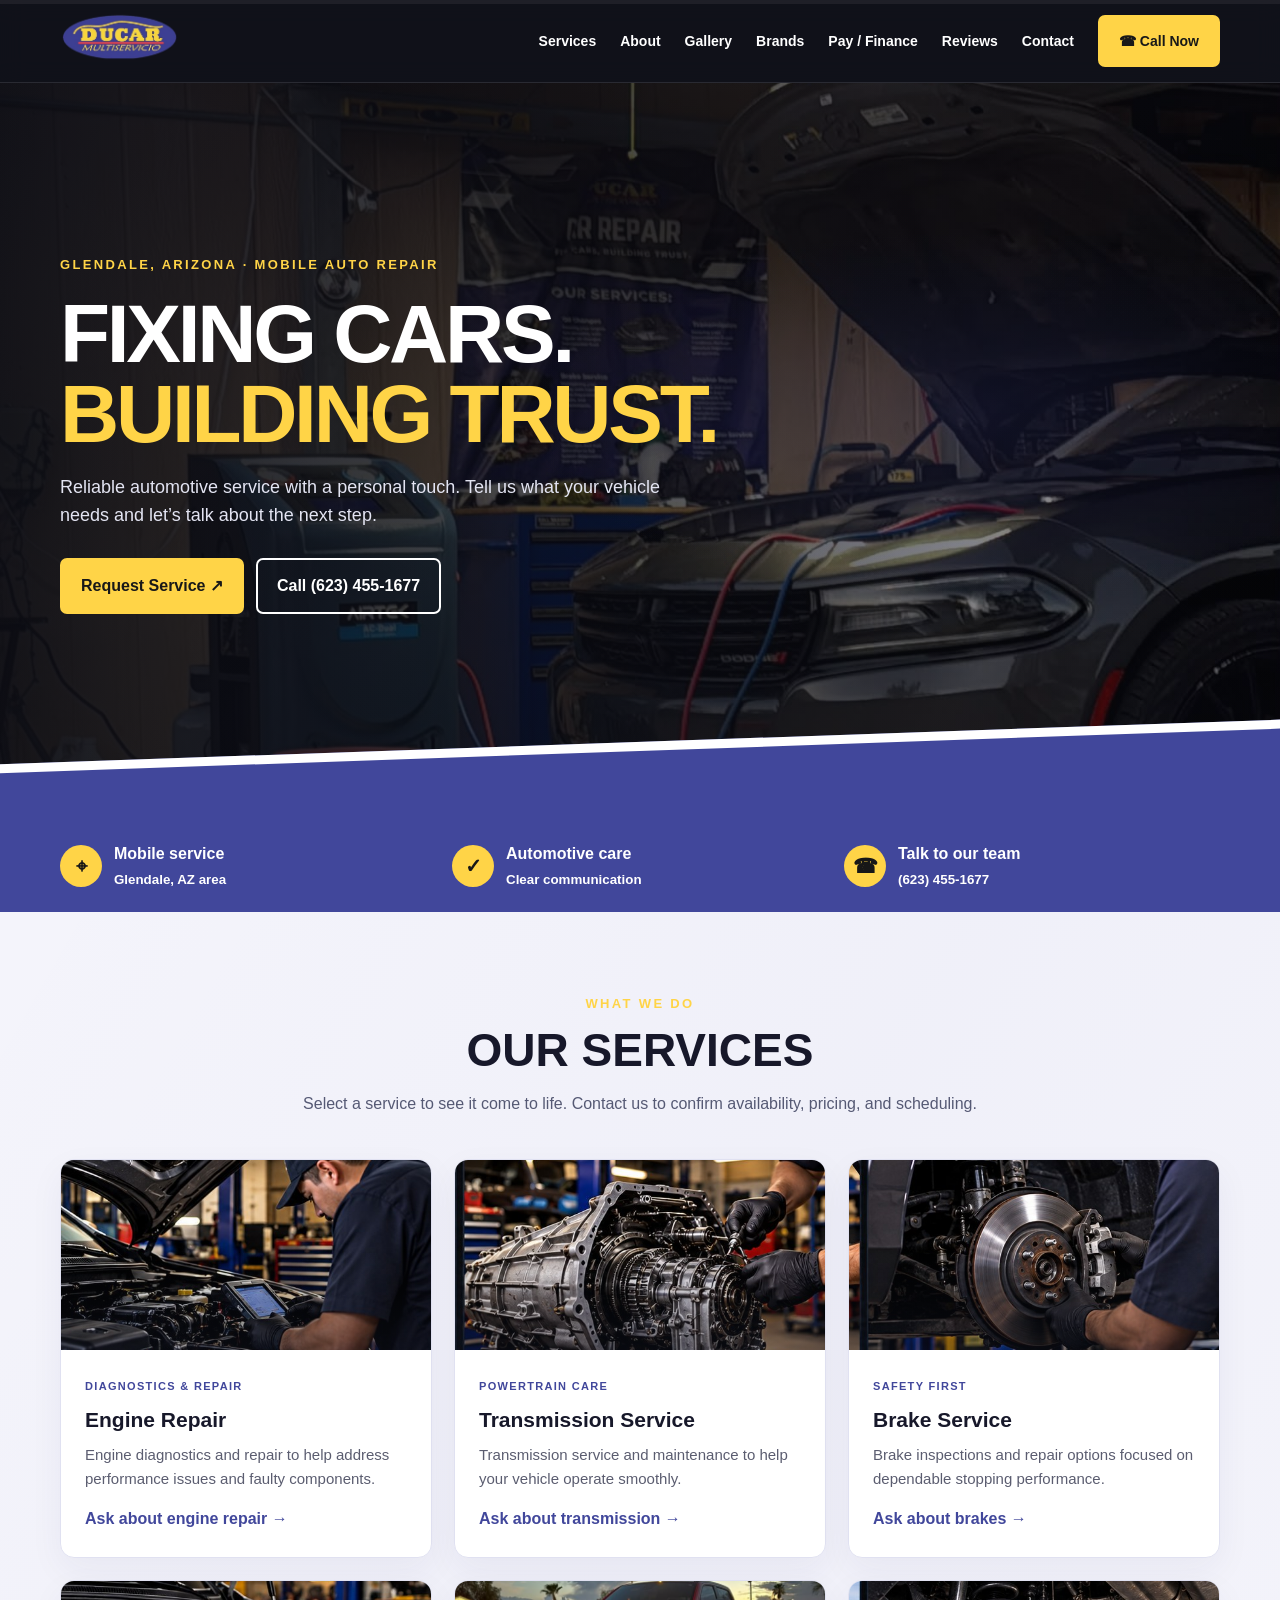
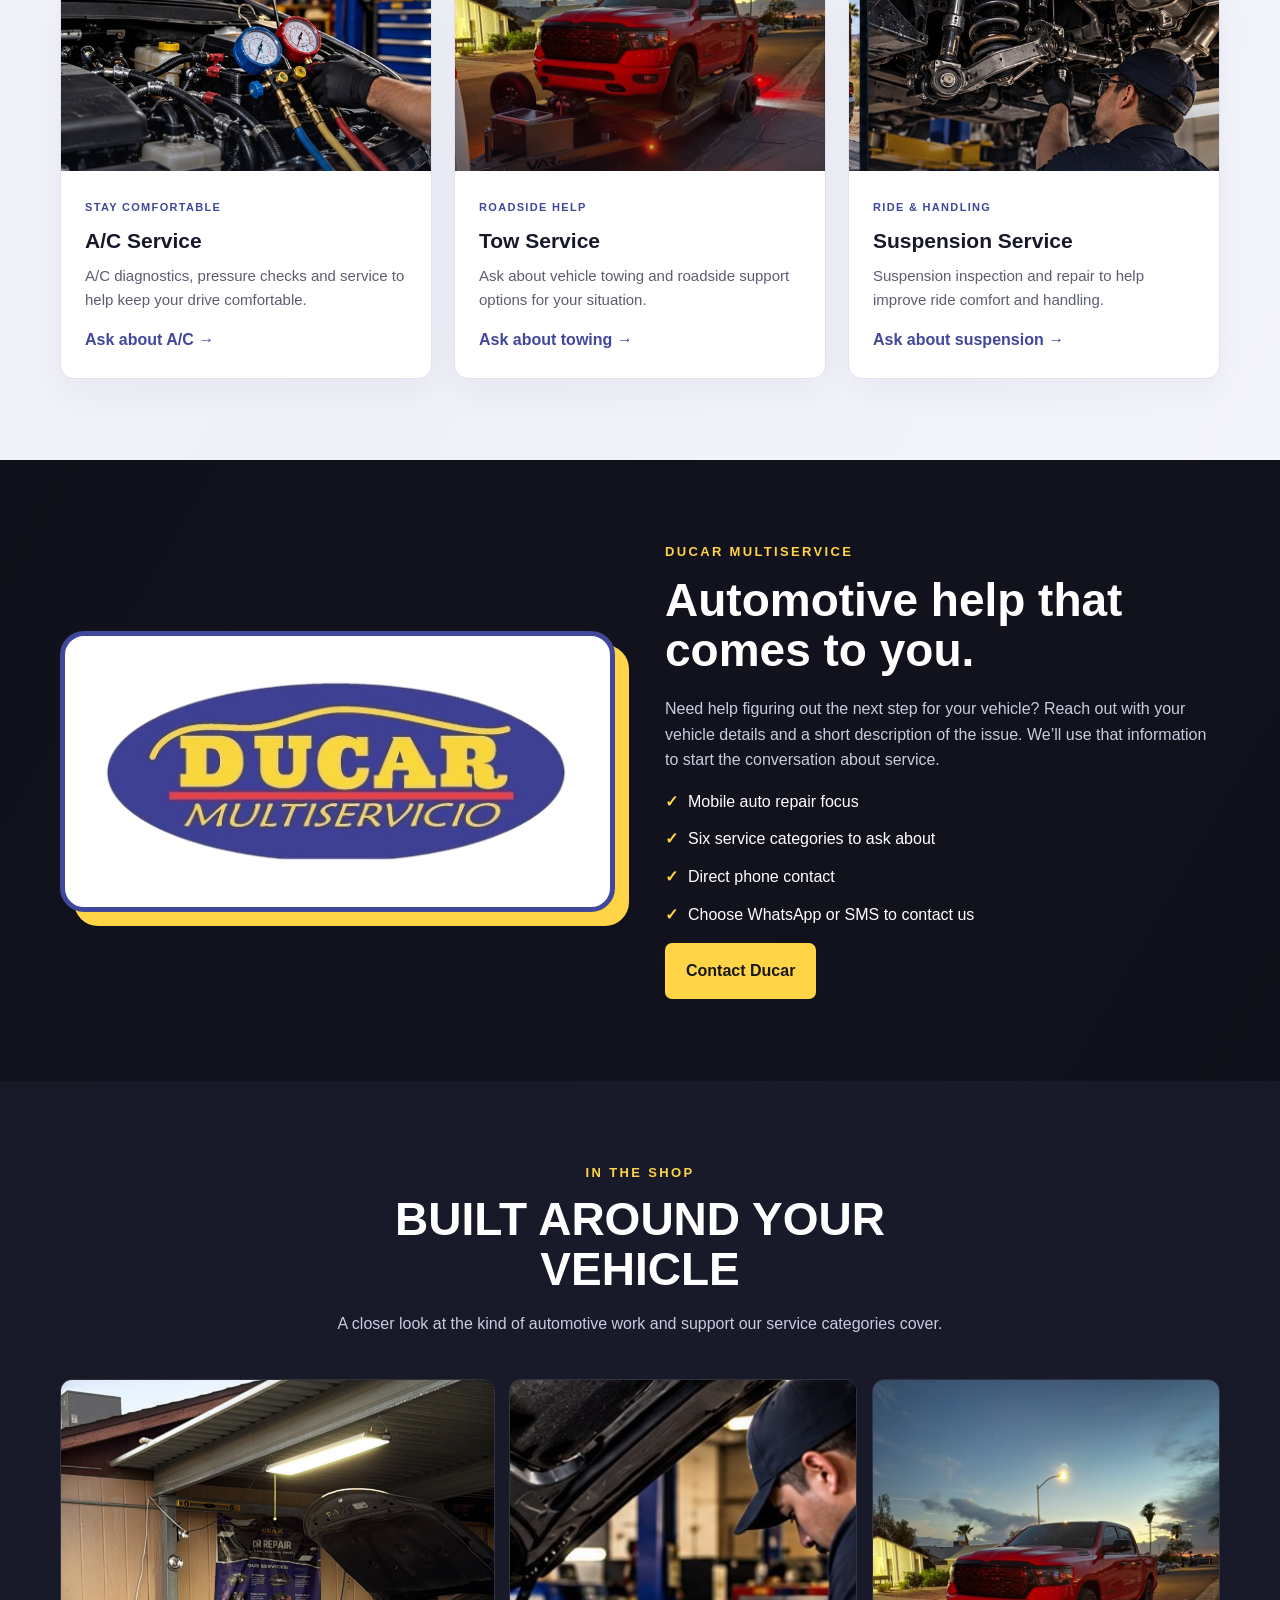
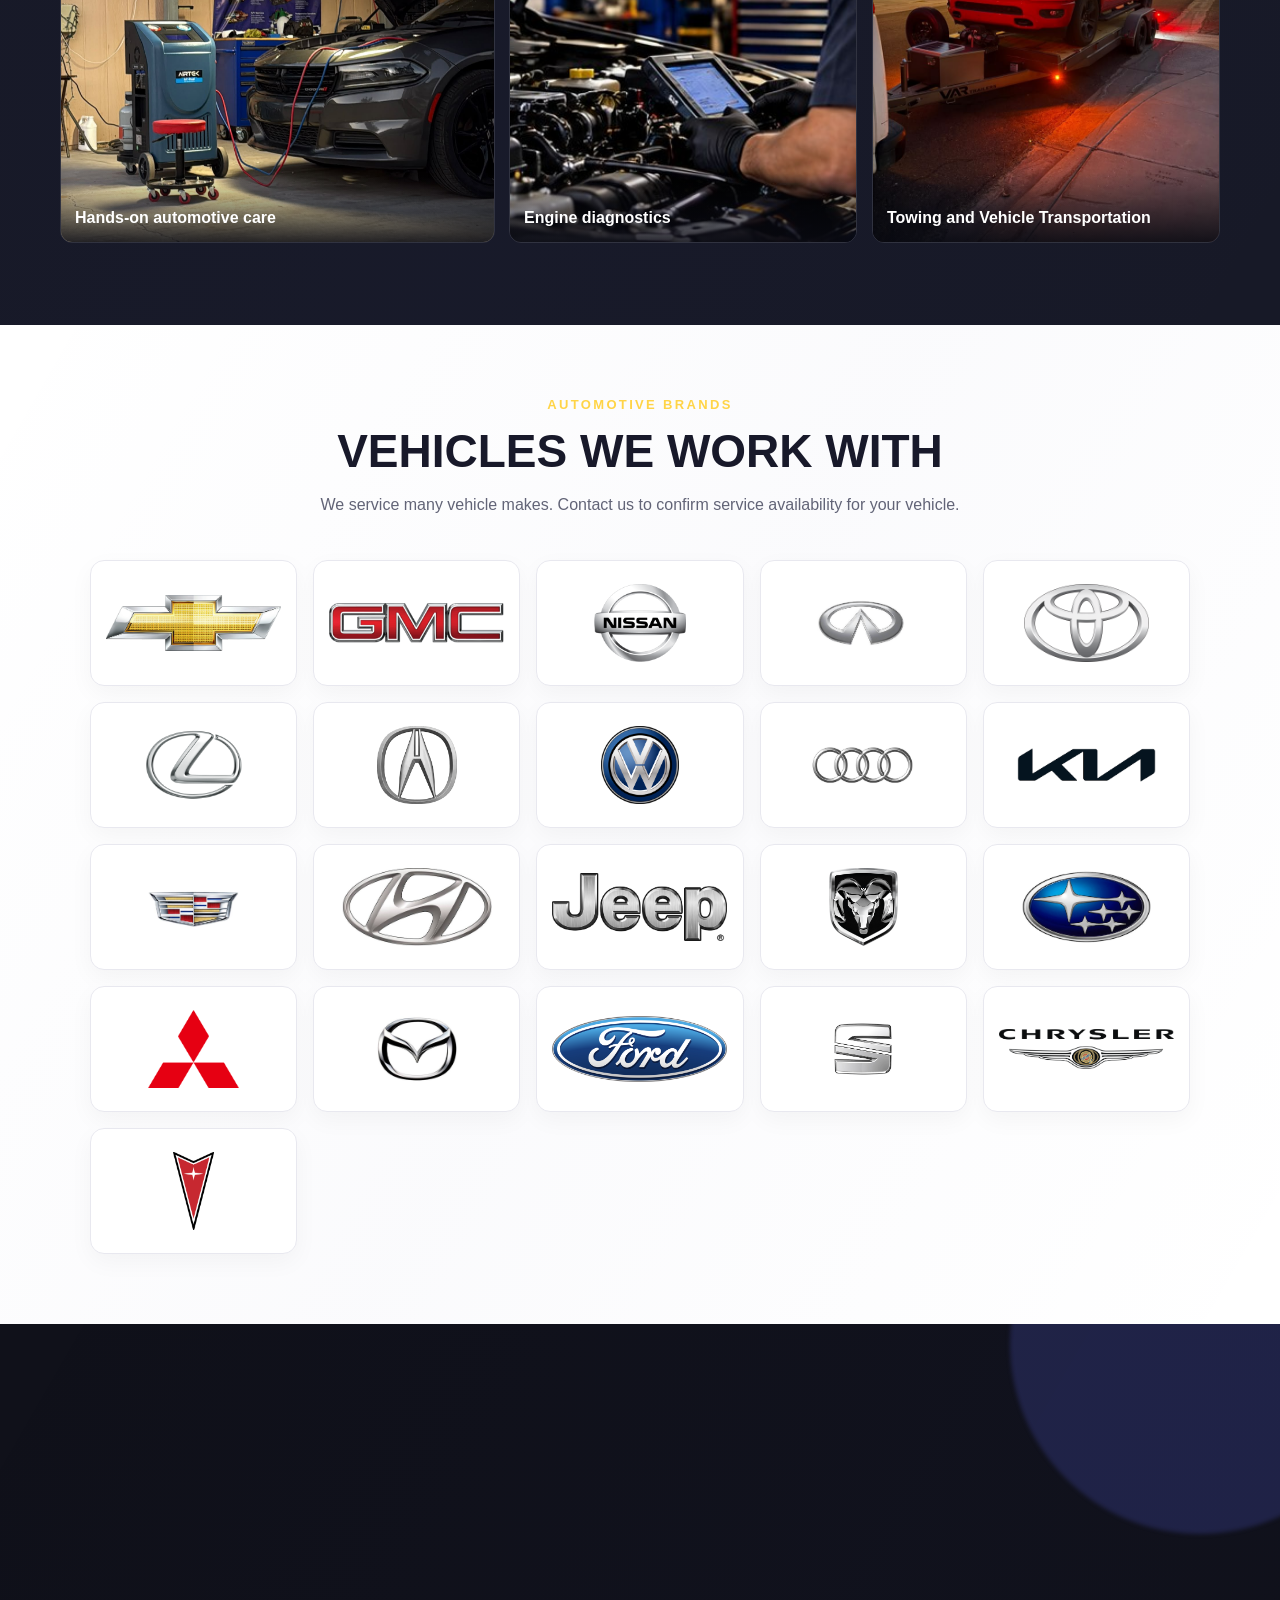
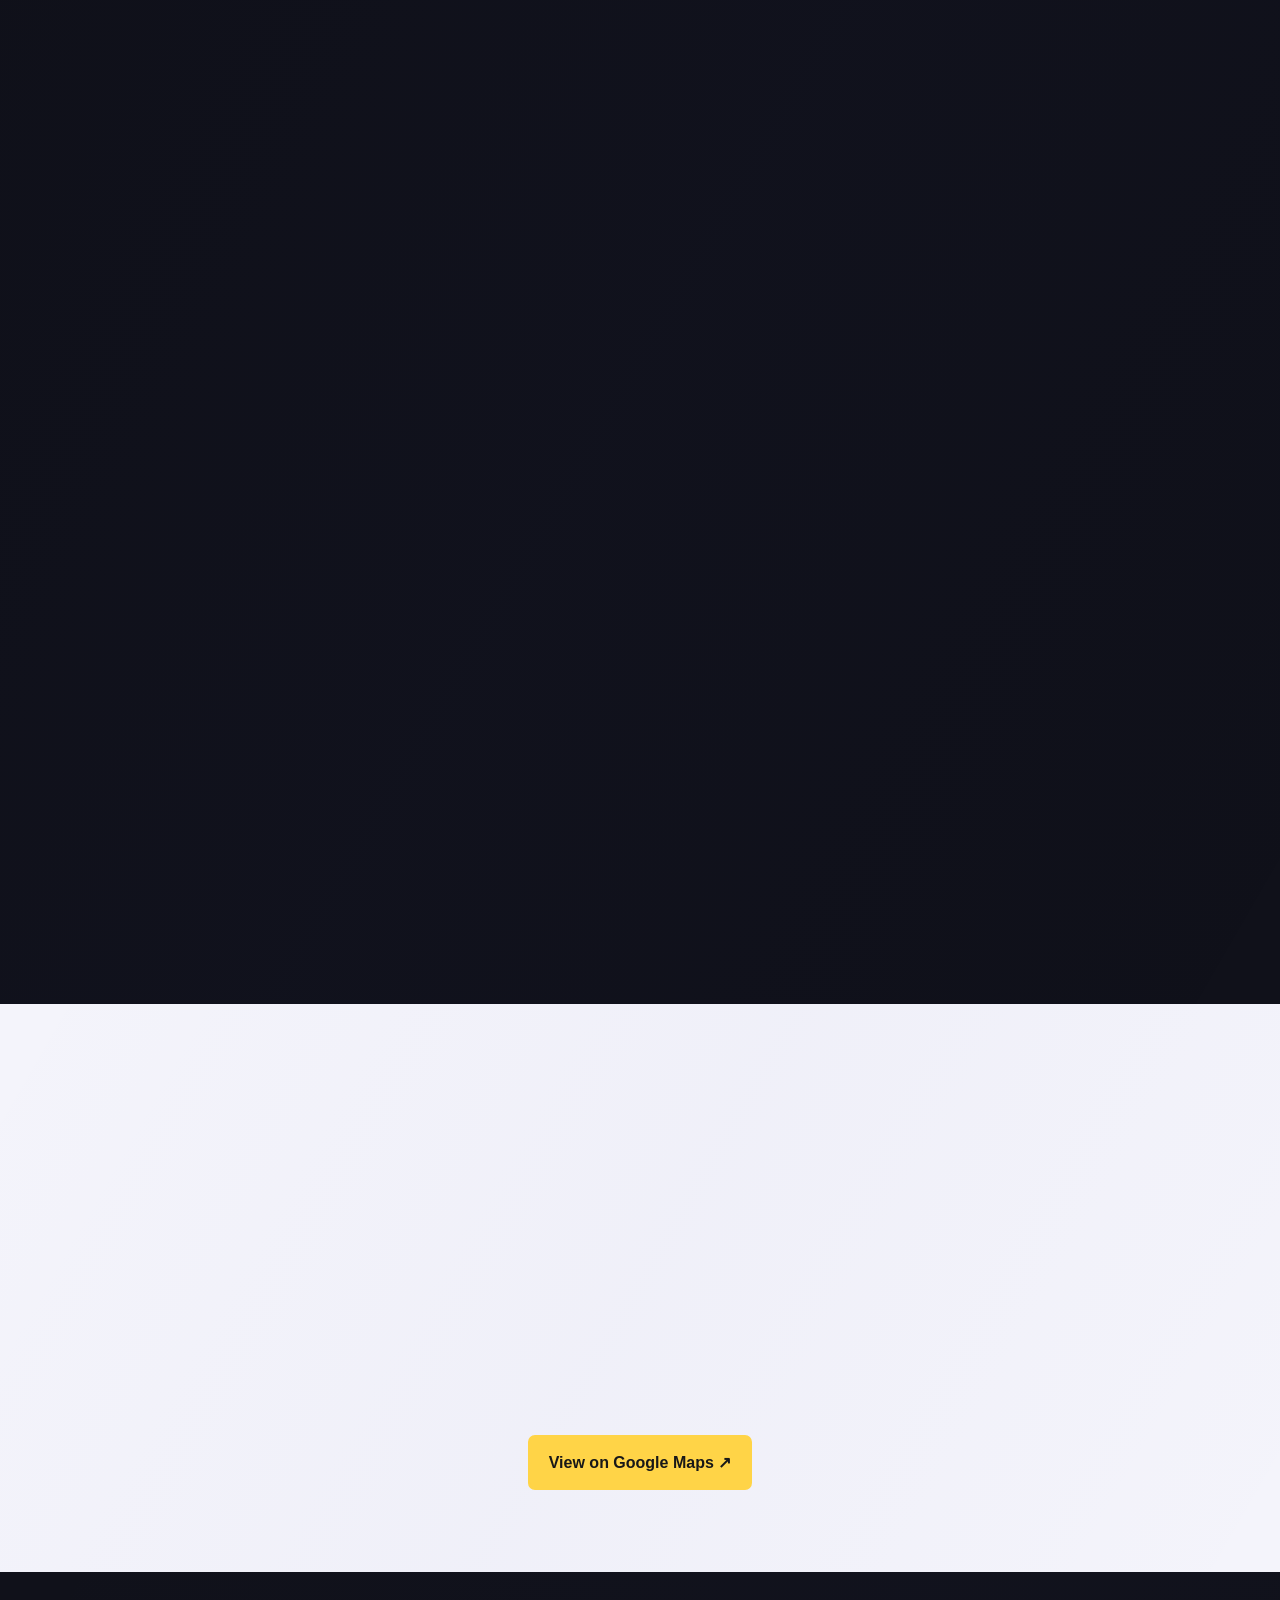
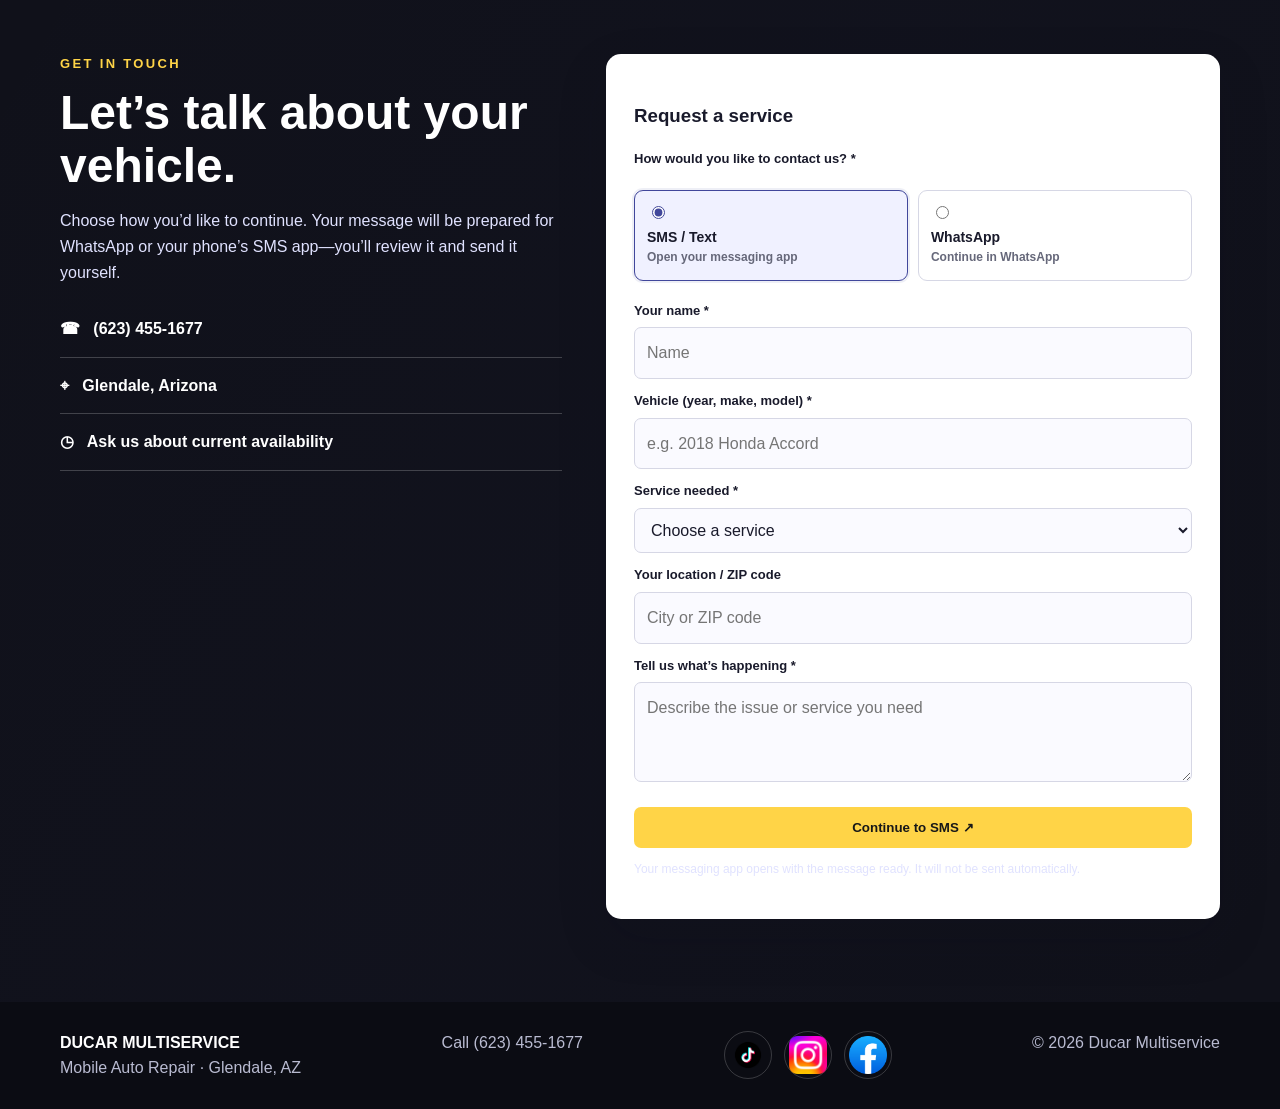
==== index.html @ 009a7605 "Add files via upload" ====
<!doctype html>
<html lang="en">
<head>
<meta charset="utf-8"><meta name="viewport" content="width=device-width, initial-scale=1">
<meta name="theme-color" content="#41479b">
<link rel="icon" type="image/png" sizes="32x32" href="assets/favicon.png">
<link rel="shortcut icon" href="assets/favicon.ico">
<link rel="apple-touch-icon" href="assets/favicon.png">
<meta name="description" content="Ducar Multiservice — mobile auto repair in Glendale, Arizona. Engine, transmission, brake, A/C, towing and suspension service.">
<title>Ducar Multiservice | Mobile Auto Repair</title>
<style>
:root{--blue:#41479b;--blue2:#303678;--yellow:#ffd447;--red:#e94855;--white:#fff;--ink:#10111a;--muted:#bfc3e9;--panel:#191b2b}
*{box-sizing:border-box}html{scroll-behavior:auto;scroll-padding-top:85px}body{margin:0;background:#10111a;color:var(--white);font-family:Inter,Arial,Helvetica,sans-serif;line-height:1.6}a{color:inherit;text-decoration:none}.wrap{width:min(1160px,92%);margin:auto}
header{position:sticky;top:0;z-index:10;background:rgba(16,17,26,.94);backdrop-filter:blur(12px);border-bottom:1px solid #ffffff1c}.nav{height:82px;display:flex;align-items:center;justify-content:space-between;gap:24px}.brand img{width:120px;height:70px;object-fit:contain}.links{display:flex;gap:24px;align-items:center;font-size:14px;font-weight:800}.links a:not(.btn):hover{color:var(--yellow)}
.btn{display:inline-flex;align-items:center;justify-content:center;gap:9px;background:var(--yellow);color:#181818;padding:13px 19px;border-radius:7px;font-weight:900;border:2px solid var(--yellow);transition:transform .25s,box-shadow .25s,background .25s;cursor:pointer}.btn:hover{transform:translateY(-3px);box-shadow:0 10px 24px #ffd44735;background:#ffe477}.btn.outline{background:transparent;color:white;border-color:#fff}.btn.outline:hover{color:var(--yellow);border-color:var(--yellow)}
.hero{position:relative;isolation:isolate;overflow:hidden;min-height:620px;display:flex;align-items:center;background:linear-gradient(90deg,rgba(10,11,18,.94),rgba(10,11,18,.68) 54%,rgba(10,11,18,.30)),url('assets/ducar-garage.jpg') center 54%/cover}.hero:before{content:"";position:absolute;inset:0;background:radial-gradient(ellipse at 78% 48%,transparent 0,transparent 22%,#10111a33 70%);z-index:-1}.hero:after{content:"";position:absolute;inset:auto -5% -80px -5%;height:150px;background:var(--blue);border-top:9px solid white;transform:rotate(-2deg);z-index:-1}.hero-content{padding:90px 0 125px;max-width:760px}.eyebrow{color:var(--yellow);font-weight:900;letter-spacing:.18em;text-transform:uppercase;font-size:13px}.hero h1{font-size:clamp(42px,7vw,82px);line-height:.98;letter-spacing:-.04em;margin:18px 0}.hero h1 em{font-style:normal;color:var(--yellow)}.hero p{font-size:18px;max-width:600px;color:#e3e4f2}.actions{display:flex;gap:12px;flex-wrap:wrap;margin-top:28px}.strip{background:var(--blue);padding:20px 0}.strip-grid{display:grid;grid-template-columns:repeat(3,1fr);gap:16px}.strip-item{display:flex;align-items:center;gap:12px;font-weight:800}.strip-item b{display:grid;place-items:center;width:42px;height:42px;border-radius:50%;background:var(--yellow);color:#171717;font-size:20px}
section{padding:82px 0}.section-head{text-align:center;max-width:700px;margin:0 auto 42px}.section-head h2{font-size:clamp(30px,4vw,46px);line-height:1.1;margin:10px 0}.section-head p{color:#c9cbe0}.services{background:#f4f4fb;color:#17182a;position:relative}.services .section-head p{color:#555974}.cards{display:grid;grid-template-columns:repeat(3,1fr);gap:22px}.service{background:white;border-radius:14px;overflow:hidden;border:1px solid #e0e1f1;box-shadow:0 12px 35px #20245a0d;transition:transform .65s cubic-bezier(.22,1,.36,1),box-shadow .65s cubic-bezier(.22,1,.36,1);transform-style:preserve-3d}.service:hover,.service:focus-within{transform:translateY(-10px) rotateX(1deg) rotateY(-1deg);box-shadow:0 22px 42px #20245a28}.service img{display:block;width:100%;height:190px;object-fit:cover;transition:transform .8s cubic-bezier(.22,1,.36,1),filter .6s ease}.service:hover img{transform:scale(1.06);filter:saturate(1.15)}.service-image{overflow:hidden;position:relative}.service-image:after{content:"";position:absolute;inset:45% 0 0;background:linear-gradient(transparent,#11152270);pointer-events:none}.service-body{padding:22px 24px 25px}.service .tag{font-size:11px;text-transform:uppercase;letter-spacing:.12em;color:var(--blue);font-weight:900}.service h3{margin:5px 0 7px;font-size:21px}.service p{margin:0;color:#5b5d70;font-size:15px}.service a{display:inline-block;margin-top:15px;color:var(--blue);font-weight:900}.service a:hover{color:#b52839}
.about-grid{display:grid;grid-template-columns:1fr 1fr;gap:50px;align-items:center}.logo-showcase{display:grid;place-items:center;background:#fff;padding:30px;border-radius:24px;min-height:260px;border:5px solid var(--blue);box-shadow:14px 14px 0 var(--yellow)}.logo-showcase img{width:100%;max-width:540px;height:auto;object-fit:contain}.about h2{font-size:clamp(30px,4vw,46px);line-height:1.1;margin:12px 0 20px}.about p{color:#c9cbe0}.checks{padding:0;list-style:none}.checks li{margin:12px 0}.checks li:before{content:"✓";color:var(--yellow);font-weight:900;margin-right:10px}
.gallery{background:#171927}.gallery-grid{display:grid;grid-template-columns:1.25fr 1fr 1fr;gap:14px}.gallery figure{margin:0;overflow:hidden;border-radius:12px;position:relative;min-height:180px;border:1px solid #ffffff1c}.gallery img{width:100%;height:100%;min-height:180px;object-fit:cover;display:block;transition:transform .85s cubic-bezier(.22,1,.36,1)}.gallery figure:hover img{transform:scale(1.07)}.gallery figcaption{position:absolute;bottom:0;left:0;right:0;padding:32px 14px 12px;background:linear-gradient(transparent,#090a12dd);font-weight:800}
.contact{background:linear-gradient(135deg,var(--blue),#292e70)}.contact-grid{display:grid;grid-template-columns:.9fr 1.1fr;gap:44px;align-items:start}.contact h2{font-size:clamp(32px,4vw,48px);line-height:1.1;margin:12px 0}.contact p{color:#e0e2ff}.contact-detail{padding:15px 0;border-bottom:1px solid #ffffff35;font-weight:800}.form{background:#fff;color:#191a2b;padding:28px;border-radius:15px;box-shadow:0 20px 50px #10111a25}.form label{display:block;font-size:13px;font-weight:800;margin:12px 0 6px}.form input,.form select,.form textarea{width:100%;border:1px solid #d6d7e5;border-radius:7px;padding:12px;font:inherit;color:#191a2b;background:#fafaff;transition:border-color .2s,box-shadow .2s}.form input:focus,.form select:focus,.form textarea:focus{outline:0;border-color:var(--blue);box-shadow:0 0 0 3px #41479b1c}.form textarea{min-height:100px;resize:vertical}.form .btn{width:100%;margin-top:17px;border:0}.small{font-size:12px;color:#67697b}.method-options{display:grid;grid-template-columns:1fr 1fr;gap:10px;margin:8px 0 14px}.method-option{border:1px solid #d6d7e5;border-radius:9px;padding:12px;display:flex;gap:9px;align-items:center;cursor:pointer;transition:.2s}.method-option:has(input:checked){border-color:var(--blue);background:#f0f1ff;box-shadow:0 0 0 2px #41479b16}.method-option input{width:auto;accent-color:var(--blue)}.method-option strong{display:block;font-size:14px}.method-option small{display:block;color:#66687a;font-size:12px}.footer{padding:28px 0;background:#0b0c13;color:#b9bbd1}.footer-inner{display:flex;justify-content:space-between;gap:18px;flex-wrap:wrap}.footer strong{color:white}.mobile-call{display:none}.reveal{opacity:0;transform:translateY(22px);transition:opacity .65s ease,transform .65s ease}.reveal.visible{opacity:1;transform:translateY(0)}
/* Interactive motion: cinematic entrance, scroll progress and gentle hero spotlight */
.scroll-progress{position:fixed;top:0;left:0;right:0;height:4px;z-index:100;background:#ffffff10;pointer-events:none}
.scroll-progress span{display:block;height:100%;width:0;background:linear-gradient(90deg,var(--yellow),#fff0a6,var(--red));box-shadow:0 0 12px #ffd44788;transform-origin:left}
header{animation:navEnter .8s cubic-bezier(.2,.75,.25,1) both}
.hero{background-position:center 54%;animation:heroSettle 1.35s cubic-bezier(.2,.75,.25,1) both;--spot-x:75%;--spot-y:45%}
.hero:before{background:radial-gradient(ellipse at var(--spot-x) var(--spot-y),#41479b30 0,transparent 32%),radial-gradient(ellipse at 78% 48%,transparent 0,transparent 22%,#10111a33 70%);transition:background-position .12s linear}
.hero .eyebrow,.hero h1,.hero p,.hero .actions{animation:heroTextIn .8s cubic-bezier(.2,.75,.25,1) both}
.hero .eyebrow{animation-delay:.12s}.hero h1{animation-delay:.24s}.hero p{animation-delay:.38s}.hero .actions{animation-delay:.52s}
.brand img{transition:transform .35s ease,filter .35s ease}.brand:hover img{transform:scale(1.06) rotate(-2deg);filter:drop-shadow(0 0 12px #ffd44740)}
.links a:not(.btn){position:relative;transition:color .2s ease}.links a:not(.btn):after{content:"";position:absolute;left:0;right:100%;bottom:-7px;height:2px;background:var(--yellow);transition:right .45s cubic-bezier(.22,1,.36,1)}.links a:not(.btn):hover:after,.links a:not(.btn).active:after{right:0}.links a.active{color:var(--yellow)}
.reveal{opacity:0;transform:translate3d(0,44px,0) scale(.98);filter:blur(5px);transition:opacity 1.15s cubic-bezier(.22,1,.36,1),transform 1.15s cubic-bezier(.22,1,.36,1),filter 1.05s ease;transition-delay:var(--reveal-delay,0ms);will-change:opacity,transform,filter}
.reveal.visible{opacity:1;transform:translate3d(0,0,0) scale(1);filter:blur(0)}
.service,.financing-card,.logo-showcase,.form,.gallery figure{will-change:transform}
.service:active,.btn:active{transform:scale(.975)}
@keyframes navEnter{from{opacity:0;transform:translateY(-18px)}to{opacity:1;transform:translateY(0)}}
@keyframes heroSettle{from{background-size:108% auto;filter:brightness(.72)}to{background-size:cover;filter:brightness(1)}}
@keyframes heroTextIn{from{opacity:0;transform:translateY(24px)}to{opacity:1;transform:translateY(0)}}
/* Section-to-section transition overlay: visible when a navigation link is selected */
.section-transition{position:fixed;inset:0;z-index:9998;pointer-events:none;background:linear-gradient(115deg,#10111a 0%,#41479b 55%,#ffd447 100%);clip-path:inset(0 100% 0 0);opacity:0}
.section-transition.play{animation:sectionWipe .95s cubic-bezier(.76,0,.24,1) both}
@keyframes sectionWipe{0%{clip-path:inset(0 100% 0 0);opacity:1}38%{clip-path:inset(0 0 0 0);opacity:1}62%{clip-path:inset(0 0 0 0);opacity:1}100%{clip-path:inset(0 0 0 100%);opacity:0}}
.section-arrival{animation:sectionArrival 1.1s cubic-bezier(.16,1,.3,1) both}
@keyframes sectionArrival{0%{opacity:.55;filter:blur(4px);transform:translateY(22px)}55%{opacity:1;filter:blur(0);transform:translateY(-3px)}100%{opacity:1;filter:blur(0);transform:translateY(0)}}
/* Strong, visible page intro and scroll transitions */
.intro-screen{position:fixed;inset:0;z-index:9999;display:flex;flex-direction:column;align-items:center;justify-content:center;gap:22px;background:#10111a;overflow:hidden;animation:introExit .8s ease 1.65s forwards;pointer-events:none}
.intro-screen img{position:relative;z-index:1;width:min(68vw,390px);max-height:190px;object-fit:contain;opacity:0;transform:scale(.78) translateY(20px);filter:drop-shadow(0 0 0 #ffd447);animation:logoReveal .9s cubic-bezier(.16,1,.3,1) .15s forwards,logoGlow 1.2s ease .8s both}
.intro-screen span{position:relative;z-index:1;color:var(--yellow);font-size:clamp(11px,2vw,14px);font-weight:900;letter-spacing:.22em;text-align:center;opacity:0;transform:translateY(12px);animation:heroTextIn .6s ease .55s forwards}
.intro-glow{position:absolute;width:60vw;height:60vw;max-width:620px;max-height:620px;border-radius:50%;background:radial-gradient(circle,#41479b88 0%,#41479b22 42%,transparent 70%);animation:glowPulse 1.6s ease-in-out infinite alternate}
.intro-line{position:relative;z-index:1;width:min(220px,55vw);height:3px;background:#ffffff20;border-radius:5px;overflow:hidden}.intro-line i{display:block;width:35%;height:100%;background:var(--yellow);box-shadow:0 0 15px #ffd447;animation:loadingLine .9s ease-in-out infinite alternate}
.page-loading{overflow:hidden;animation:pageReady .01s linear 2.35s forwards}
@keyframes logoReveal{to{opacity:1;transform:scale(1) translateY(0);filter:drop-shadow(0 0 18px #ffd44750)}}
@keyframes logoGlow{50%{filter:drop-shadow(0 0 28px #ffd44790)}}
@keyframes glowPulse{from{transform:scale(.85);opacity:.55}to{transform:scale(1.12);opacity:1}}
@keyframes loadingLine{from{transform:translateX(-20%)}to{transform:translateX(205%)}}
@keyframes introExit{to{opacity:0;visibility:hidden}}
@keyframes pageReady{to{overflow-x:hidden;overflow-y:auto}}
section{scroll-margin-top:82px}
section:not(.hero){background-image:linear-gradient(120deg,transparent 0%,#41479b06 50%,transparent 100%)}
@media(prefers-reduced-motion:reduce){.intro-screen{display:none}.page-loading{overflow:auto}.reveal{opacity:1;transform:none;filter:none;transition:none}.hero,.hero .eyebrow,.hero h1,.hero p,.hero .actions,header{animation:none!important}.btn,.service,.service img,.gallery img{transition:none!important}}
@media(prefers-reduced-motion:reduce){*,*:before,*:after{scroll-behavior:auto!important;transition:none!important;animation:none!important}.reveal{opacity:1;transform:none;filter:none}.scroll-progress{display:none}}
@media(max-width:800px){.links{gap:12px}.links a:not(.btn){display:none}.hero{min-height:560px}.strip-grid{grid-template-columns:1fr}.cards{grid-template-columns:repeat(2,1fr)}.about-grid,.contact-grid{grid-template-columns:1fr}.about-grid{gap:35px}.gallery-grid{grid-template-columns:1fr 1fr}.gallery figure:first-child{grid-column:span 2}}
@media(max-width:520px){.nav{height:70px}.brand img{width:90px;height:54px}.links .btn{padding:10px 12px;font-size:12px}.hero-content{padding:70px 0 115px}.hero p{font-size:16px}.cards,.gallery-grid{grid-template-columns:1fr}.gallery figure:first-child{grid-column:auto}.service img{height:205px}section{padding:62px 0}.form{padding:20px}.method-options{grid-template-columns:1fr 1fr}.mobile-call{display:block;position:fixed;z-index:20;bottom:12px;left:4%;width:92%;text-align:center;box-shadow:0 5px 24px #0008}.footer{padding-bottom:90px}}

.financing{background:linear-gradient(135deg,#17192c,#242b69);position:relative;overflow:hidden}
.financing:before{content:"";position:absolute;width:380px;height:380px;border-radius:50%;background:#41479b55;right:-110px;top:-170px;filter:blur(2px)}
.financing-grid{display:grid;grid-template-columns:1.15fr .85fr;gap:42px;align-items:center;position:relative}
.financing h2{font-size:clamp(34px,4.5vw,52px);line-height:1.05;margin:12px 0 18px}
.financing p{color:#d9dcf3;max-width:620px}
.financing-note{font-size:13px;color:#bfc3e9!important}
.financing-card{background:#fff;color:#17182a;border-radius:18px;padding:32px;border-top:6px solid var(--yellow);box-shadow:0 22px 55px #05061050;transition:transform .25s,box-shadow .25s}
.financing-card:hover{transform:translateY(-8px);box-shadow:0 28px 60px #05061070}
.financing-card p{color:#5b5d70}
.financing-icon{width:64px;height:64px;display:grid;place-items:center;border-radius:16px;background:#fff3bd;font-size:30px}
.financing-card h3{font-size:24px;margin:18px 0 8px}
.text-link{display:inline-block;color:var(--blue);font-weight:900;margin-top:8px}
@media(max-width:800px){.financing-grid{grid-template-columns:1fr}.links{gap:10px}.links a[href="#financing"],.links a[href="#reviews"]{display:none}.map-frame{height:360px}}
@media(max-width:520px){.map-frame{height:300px}.financing-card{padding:24px}.map-actions .btn{width:100%;text-align:center}}


.payment-grid{display:grid;grid-template-columns:repeat(2,minmax(0,1fr));gap:24px;max-width:900px;margin:0 auto 24px}.payment-card{padding:30px;border-radius:18px;background:#fff;color:#18192a;border-top:5px solid var(--yellow);box-shadow:0 18px 45px #05061035;transition:transform .45s,box-shadow .45s}.payment-card:hover{transform:translateY(-8px);box-shadow:0 24px 55px #05061060}.payment-card p,.cards-payment p{color:#626477}.payment-card h3{font-size:24px;margin:15px 0 6px}.payment-logo{font-size:27px;font-weight:900;display:flex;align-items:center;gap:12px;min-height:62px}.payment-logo span{display:block;font-size:12px;font-weight:700;color:#747688}.sunbit-logo{font-size:34px;color:#343c8b;display:block;line-height:1.1}.sunbit-logo span{margin-top:6px}.cards-payment{max-width:900px;margin:auto;background:#fff;color:#18192a;border-radius:18px;padding:28px;text-align:center;box-shadow:0 18px 45px #05061030}.cards-payment h3{font-size:23px;margin:0}.in-person-label{display:inline-block;margin-top:15px;padding:10px 14px;border:1px solid #e5e5eb;border-radius:8px;font-weight:800;font-size:12px;letter-spacing:1px;color:#343c8b}.review-embed iframe{display:block;width:100%;height:360px;border:0;border-radius:12px;margin-top:22px}.review-note{font-size:14px;line-height:1.65;margin:12px auto;max-width:600px}.card-logos{display:flex;justify-content:center;align-items:center;gap:14px;flex-wrap:wrap;margin-top:22px}.card-logos .payment-brand{height:58px;min-width:94px;max-width:150px;padding:8px 12px;border:1px solid #e5e5eb;border-radius:9px;display:flex;align-items:center;justify-content:center;background:#fff;box-shadow:0 4px 10px #00000008;transition:transform .22s,box-shadow .22s}.card-logos .payment-brand:hover{transform:translateY(-3px);box-shadow:0 8px 18px #00000012}.card-logos .payment-brand img{display:block;max-width:100%;max-height:40px;width:auto;height:auto;object-fit:contain}.card-logos .payment-brand.brand-visa img{max-width:104px}.card-logos .payment-brand.brand-mastercard img{max-width:70px}.card-logos .payment-brand.brand-amex img{max-width:48px}.card-logos .payment-brand.brand-discover img{max-width:115px}.card-logos .payment-brand.brand-jcb img{max-width:75px}.card-logos .payment-brand.brand-applepay img{max-width:118px}.card-logos .payment-brand.brand-googlepay img{max-width:118px}.reviews{background:#f4f4fb;color:#18192a}.reviews .section-head p{color:#626477}.google-review-card{max-width:620px;margin:auto;text-align:center;background:#fff;padding:34px;border-radius:18px;box-shadow:0 16px 45px #20245a14;border:1px solid #e6e7f0;transition:transform .4s,box-shadow .4s}.google-review-card:hover{transform:translateY(-6px);box-shadow:0 22px 48px #20245a20}.google-word{font-size:24px;font-weight:800}.google-g{font-weight:900;font-size:31px;color:#4285f4;margin-right:7px}.review-stars{font-size:30px;letter-spacing:5px;color:#fbbc04;margin:8px 0}.google-review-card p{color:#626477}.review-text-link{display:block;color:var(--blue);font-weight:800;margin-top:15px}.social-links{display:flex;gap:14px;align-items:center}.social-links a{color:#fff;border:1px solid #ffffff35;padding:8px 12px;border-radius:8px;transition:all .25s}.social-links a:hover{color:var(--yellow);border-color:var(--yellow);transform:translateY(-3px)}
@media(max-width:800px){.payment-grid{grid-template-columns:1fr}.links a[href="#reviews"]{display:none}.card-logos{gap:9px}.cards-payment{padding:22px}}


.reviews-summary{max-width:650px;margin:0 auto 22px;background:#fff;border:1px solid #e6e7f0;border-radius:18px;padding:25px;box-shadow:0 12px 35px #20245a0d}.rating-row{display:flex;justify-content:center;align-items:center;gap:18px;margin:10px 0}.rating-row>strong{font-size:52px;line-height:1}.rating-row .review-stars{margin:0;font-size:24px}.rating-row span{font-size:14px;color:#188c9b}.rating-bars{max-width:360px;margin:18px auto 0;display:grid;grid-template-columns:16px 1fr;gap:7px 10px;align-items:center;color:#666}.rating-bars i{height:8px;background:#eee;border-radius:8px;overflow:hidden}.rating-bars b{display:block;height:100%;background:#fbbc04;border-radius:8px}.review-list{display:grid;grid-template-columns:repeat(2,minmax(0,1fr));gap:16px;max-width:900px;margin:auto}.review-item{display:flex;gap:13px;background:white;border:1px solid #e6e7f0;border-radius:16px;padding:20px;box-shadow:0 10px 28px #20245a0b;transition:transform .3s,box-shadow .3s}.review-item:hover{transform:translateY(-4px);box-shadow:0 16px 35px #20245a18}.review-avatar{width:42px;height:42px;flex:0 0 42px;border-radius:50%;display:grid;place-items:center;color:#fff;font-weight:900}.avatar-blue{background:#4285f4}.avatar-purple{background:#7953c6}.avatar-gold{background:#c28b30}.avatar-dark{background:#30313a}.review-item-head{display:flex;gap:10px;justify-content:space-between;align-items:center;flex-wrap:wrap}.review-item-head strong{font-size:14px}.review-item-head span{color:#fbbc04;letter-spacing:1px}.review-item p{margin:8px 0;color:#333!important;line-height:1.5}.review-item small{color:#777}.reviews-action{text-align:center;margin-top:24px}@media(max-width:700px){.review-list{grid-template-columns:1fr}.reviews-summary{padding:20px}.rating-row>strong{font-size:44px}}


/* Mobile navigation and touch-first interactions */
.menu-toggle{display:none;background:var(--yellow);color:#151620;border:0;border-radius:9px;padding:10px 13px;font:800 14px Arial;cursor:pointer;min-height:44px;touch-action:manipulation}
.menu-toggle span{margin-left:4px}
.service{cursor:pointer; -webkit-tap-highlight-color:transparent}
.service.is-active{transform:translateY(-5px);box-shadow:0 20px 38px #20245a30;outline:3px solid #ffd447;outline-offset:2px}
.service.is-active img{transform:scale(1.045);filter:saturate(1.15)}
.btn,.links a,.service a,.social-links a{touch-action:manipulation;-webkit-tap-highlight-color:transparent}
@media(max-width:800px){
 .nav{position:relative;gap:10px}.menu-toggle{display:inline-flex;align-items:center;justify-content:center;margin-left:auto}
 .links{display:none;position:absolute;top:calc(100% - 2px);left:0;right:0;height:auto;padding:16px;background:#10111af7;border:1px solid #ffffff24;border-radius:0 0 14px 14px;box-shadow:0 18px 32px #0006;flex-direction:column;align-items:stretch;gap:6px}
 .links.mobile-open{display:flex}.links a:not(.btn),.links a[href="#financing"],.links a[href="#reviews"]{display:flex;padding:12px 10px;min-height:44px;align-items:center}
 .links .btn{width:100%;min-height:46px}.links a:after{display:none}
 .review-item{padding:17px}.social-links{flex-wrap:wrap}
}
@media(max-width:520px){.menu-toggle{padding:9px 11px}.hero{background-position:center!important}.service:hover{transform:none}.service:active{transform:scale(.99)}}
@media(prefers-reduced-motion:reduce){.service.is-active,.service.is-active img{transform:none}}


.social-links{display:flex;align-items:center;gap:12px;flex-wrap:wrap}.social-links a.social-icon{display:inline-flex;align-items:center;justify-content:center;width:48px;height:48px;padding:4px;border:1px solid #ffffff30;border-radius:50%;background:transparent;transition:transform .25s ease,border-color .25s ease,background .25s ease}.social-links a.social-icon img{display:block;width:38px;height:38px;object-fit:contain}.social-links a.social-icon:hover,.social-links a.social-icon:focus-visible{transform:translateY(-3px) scale(1.06);border-color:#ffd447;background:#ffffff12}


/* Additional payment methods and discounts */
.extra-payment-methods{display:grid;grid-template-columns:repeat(2,minmax(0,1fr));gap:16px;max-width:900px;margin:18px auto 0}
.extra-payment{display:flex;align-items:center;gap:14px;background:#fff;color:#18192a;border:1px solid #e5e5eb;border-radius:14px;padding:18px 22px;box-shadow:0 10px 25px #05061010}
.extra-payment strong{font-size:18px}.extra-payment small{display:block;color:#626477;font-size:13px;margin-left:auto;text-align:right}
.zelle-mark{font-weight:900;color:#6d1ed4;font-size:26px;letter-spacing:-1.4px}.zelle-payment-logo{width:90px;height:36px;object-fit:contain;flex:0 0 90px}
.cash-icon{width:56px;height:38px;flex:0 0 56px}
.discounts{max-width:900px;margin:22px auto 0;display:grid;grid-template-columns:1fr 1fr;gap:16px}
.discount-item{display:flex;align-items:flex-start;gap:14px;background:#fff;color:#18192a;border-radius:14px;padding:20px;border-left:5px solid var(--yellow);box-shadow:0 10px 25px #05061010}
.discount-item p{margin:0;line-height:1.65;color:#35364a}.discount-item strong{font-weight:900}
.discount-tag{width:38px;height:38px;flex:0 0 38px;border:2px solid #343c8b;color:#343c8b;border-radius:50%;display:grid;place-items:center;font-size:22px;font-weight:900}
.brands{background:#fff;color:#18192a;padding:70px 0}
.brands .section-head p{color:#626477}
.brands-grid{display:grid;grid-template-columns:repeat(5,minmax(0,1fr));gap:16px;max-width:1100px;margin:28px auto 0}
.brand-tile{min-height:126px;padding:18px 14px;border:1px solid #e8e8ef;border-radius:14px;background:#fff;display:flex;align-items:center;justify-content:center;box-shadow:0 8px 24px #0506100a;transition:transform .25s,box-shadow .25s,border-color .25s;overflow:hidden}
.brand-tile:hover{transform:translateY(-5px);box-shadow:0 15px 32px #05061015;border-color:#d4d5e4}
.brand-tile img{display:block;width:100%;height:78px;object-fit:contain;max-width:175px}
@media(max-width:800px){.extra-payment-methods,.discounts{grid-template-columns:1fr}.extra-payment small{margin-left:auto}.brands{padding:52px 0}.brands-grid{grid-template-columns:repeat(3,minmax(0,1fr));gap:10px}.brand-tile{min-height:100px;padding:12px 8px}.brand-tile img{height:62px}}
@media(max-width:480px){.brands-grid{grid-template-columns:repeat(2,minmax(0,1fr))}.brand-tile{min-height:92px}.brand-tile img{height:58px}}

</style>
</head>
<body class="page-loading">
<div class="intro-screen" id="introScreen" aria-label="Welcome to Ducar Multiservice"><div class="intro-glow"></div><img src="assets/ducar-logo.png" alt="Ducar Multiservice"><span>FIXING CARS, BUILDING TRUST.</span><div class="intro-line"><i></i></div></div>
<div class="scroll-progress" aria-hidden="true"><span id="scrollProgress"></span></div>
<header><div class="wrap nav"><a class="brand" href="#home" aria-label="Ducar Multiservice home"><img src="assets/ducar-logo.png" alt="Ducar Multiservicio official logo"></a><button class="menu-toggle" id="menuToggle" type="button" aria-expanded="false" aria-controls="mainNav">☰ <span>Menu</span></button><nav class="links" id="mainNav" aria-label="Main navigation"><a href="#services">Services</a><a href="#about">About</a><a href="#gallery">Gallery</a><a href="#brands">Brands</a><a href="#financing">Pay / Finance</a><a href="#reviews">Reviews</a><a href="#contact">Contact</a><a class="btn" href="tel:+16234551677">☎ Call Now</a></nav></div></header>
<main>
<section class="hero" id="home"><div class="wrap"><div class="hero-content"><div class="eyebrow">Glendale, Arizona · Mobile Auto Repair</div><h1>FIXING CARS.<br><em>BUILDING TRUST.</em></h1><p>Reliable automotive service with a personal touch. Tell us what your vehicle needs and let’s talk about the next step.</p><div class="actions"><a class="btn" href="#contact">Request Service ↗</a><a class="btn outline" href="tel:+16234551677">Call (623) 455-1677</a></div></div></div></section>
<div class="strip"><div class="wrap strip-grid"><div class="strip-item"><b>⌖</b><div>Mobile service<br><small>Glendale, AZ area</small></div></div><div class="strip-item"><b>✓</b><div>Automotive care<br><small>Clear communication</small></div></div><div class="strip-item"><b>☎</b><div>Talk to our team<br><small>(623) 455-1677</small></div></div></div></div>
<section class="services" id="services"><div class="wrap"><div class="section-head reveal"><div class="eyebrow">What we do</div><h2>OUR SERVICES</h2><p>Select a service to see it come to life. Contact us to confirm availability, pricing, and scheduling.</p></div><div class="cards">
<article class="service reveal"><div class="service-image"><img src="assets/engine.jpg" alt="Mechanic diagnosing an engine" loading="lazy"></div><div class="service-body"><span class="tag">Diagnostics & repair</span><h3>Engine Repair</h3><p>Engine diagnostics and repair to help address performance issues and faulty components.</p><a href="#contact" data-service="Engine Repair">Ask about engine repair →</a></div></article>
<article class="service reveal"><div class="service-image"><img src="assets/transmission.jpg" alt="Transmission being serviced by a mechanic" loading="lazy"></div><div class="service-body"><span class="tag">Powertrain care</span><h3>Transmission Service</h3><p>Transmission service and maintenance to help your vehicle operate smoothly.</p><a href="#contact" data-service="Transmission Service">Ask about transmission →</a></div></article>
<article class="service reveal"><div class="service-image"><img src="assets/brakes.jpg" alt="Technician inspecting a vehicle brake rotor" loading="lazy"></div><div class="service-body"><span class="tag">Safety first</span><h3>Brake Service</h3><p>Brake inspections and repair options focused on dependable stopping performance.</p><a href="#contact" data-service="Brake Service">Ask about brakes →</a></div></article>
<article class="service reveal"><div class="service-image"><img src="assets/ac-service.jpg" alt="Automotive air conditioning system being checked" loading="lazy"></div><div class="service-body"><span class="tag">Stay comfortable</span><h3>A/C Service</h3><p>A/C diagnostics, pressure checks and service to help keep your drive comfortable.</p><a href="#contact" data-service="A/C Service">Ask about A/C →</a></div></article>
<article class="service reveal"><div class="service-image"><img src="assets/towing.jpg" alt="Customer-supplied photo of a pickup truck loaded on a trailer" loading="lazy"></div><div class="service-body"><span class="tag">Roadside help</span><h3>Tow Service</h3><p>Ask about vehicle towing and roadside support options for your situation.</p><a href="#contact" data-service="Tow Service">Ask about towing →</a></div></article>
<article class="service reveal"><div class="service-image"><img src="assets/suspension.jpg" alt="Mechanic working underneath a vehicle on its suspension" loading="lazy"></div><div class="service-body"><span class="tag">Ride & handling</span><h3>Suspension Service</h3><p>Suspension inspection and repair to help improve ride comfort and handling.</p><a href="#contact" data-service="Suspension Service">Ask about suspension →</a></div></article>
</div></div></section>
<section class="about" id="about"><div class="wrap about-grid"><div class="logo-showcase reveal"><img src="assets/ducar-logo.png" alt="Ducar Multiservicio official logo" loading="lazy"></div><div class="reveal"><div class="eyebrow">Ducar Multiservice</div><h2>Automotive help that comes to you.</h2><p>Need help figuring out the next step for your vehicle? Reach out with your vehicle details and a short description of the issue. We’ll use that information to start the conversation about service.</p><ul class="checks"><li>Mobile auto repair focus</li><li>Six service categories to ask about</li><li>Direct phone contact</li><li>Choose WhatsApp or SMS to contact us</li></ul><a class="btn" href="#contact">Contact Ducar</a></div></div></section>
<section class="gallery" id="gallery"><div class="wrap"><div class="section-head reveal"><div class="eyebrow">In the shop</div><h2>BUILT AROUND YOUR VEHICLE</h2><p>A closer look at the kind of automotive work and support our service categories cover.</p></div><div class="gallery-grid"><figure class="reveal"><img src="assets/ducar-garage.jpg" alt="Vehicle being serviced in the Ducar garage" loading="lazy"><figcaption>Hands-on automotive care</figcaption></figure><figure class="reveal"><img src="assets/engine.jpg" alt="Engine diagnostic work" loading="lazy"><figcaption>Engine diagnostics</figcaption></figure><figure class="reveal"><img src="assets/ducar-tow-truck.jpg" alt="Red pickup truck secured on a trailer at dusk" loading="lazy"><figcaption>Towing and Vehicle Transportation</figcaption></figure></div></div></section>

<section class="brands" id="brands"><div class="wrap"><div class="section-head reveal"><div class="eyebrow">Automotive brands</div><h2>VEHICLES WE WORK WITH</h2><p>We service many vehicle makes. Contact us to confirm service availability for your vehicle.</p></div><div class="brands-grid reveal" aria-label="Vehicle makes"><div class="brand-tile"><img src="assets/brand-chevrolet.png" alt="Chevrolet logo" loading="lazy"></div><div class="brand-tile"><img src="assets/brand-gmc.png" alt="GMC logo" loading="lazy"></div><div class="brand-tile"><img src="assets/brand-nissan.png" alt="Nissan logo" loading="lazy"></div><div class="brand-tile"><img src="assets/brand-infiniti.png" alt="INFINITI logo" loading="lazy"></div><div class="brand-tile"><img src="assets/brand-toyota.png" alt="Toyota logo" loading="lazy"></div><div class="brand-tile"><img src="assets/brand-lexus.png" alt="Lexus logo" loading="lazy"></div><div class="brand-tile"><img src="assets/brand-acura.png" alt="Acura logo" loading="lazy"></div><div class="brand-tile"><img src="assets/brand-volkswagen.png" alt="Volkswagen logo" loading="lazy"></div><div class="brand-tile"><img src="assets/brand-audi.png" alt="Audi logo" loading="lazy"></div><div class="brand-tile"><img src="assets/brand-kia.png" alt="Kia logo" loading="lazy"></div><div class="brand-tile"><img src="assets/brand-cadillac.png" alt="Cadillac logo" loading="lazy"></div><div class="brand-tile"><img src="assets/brand-hyundai.png" alt="Hyundai logo" loading="lazy"></div><div class="brand-tile"><img src="assets/brand-jeep.png" alt="Jeep logo" loading="lazy"></div><div class="brand-tile"><img src="assets/brand-ram.png" alt="RAM logo" loading="lazy"></div><div class="brand-tile"><img src="assets/brand-subaru.png" alt="Subaru logo" loading="lazy"></div><div class="brand-tile"><img src="assets/brand-mitsubishi.png" alt="Mitsubishi logo" loading="lazy"></div><div class="brand-tile"><img src="assets/brand-mazda.png" alt="Mazda logo" loading="lazy"></div><div class="brand-tile"><img src="assets/brand-ford.png" alt="Ford logo" loading="lazy"></div><div class="brand-tile"><img src="assets/brand-suzuki.png" alt="Suzuki logo" loading="lazy"></div><div class="brand-tile"><img src="assets/brand-chrysler.png" alt="Chrysler logo" loading="lazy"></div><div class="brand-tile"><img src="assets/brand-pontiac.png" alt="Pontiac logo" loading="lazy"></div></div></div></section>

<section class="financing" id="financing">
  <div class="wrap">
    <div class="section-head reveal"><div class="eyebrow">Pay in person</div><h2>PAY OR FINANCE HERE</h2><p>Pay in person by card, or ask our team about financing options for your repair.</p></div>
    <div class="payment-grid">
      <article class="payment-card sunbit reveal"><div class="payment-logo sunbit-logo">Sunbit<span>Pay over time</span></div><h3>Financing with Sunbit</h3><p>Ask our team about financing availability and eligibility for your repair.</p><a class="btn" href="https://sunbit.com/" target="_blank" rel="noopener noreferrer">Learn About Sunbit ↗</a></article>
      <article class="payment-card reveal"><div class="payment-logo">💳 <span>In-person payment</span></div><h3>Pay by Card In Person</h3><p>We can take your payment in person. Please contact Ducar to confirm which card types are currently accepted.</p><div class="in-person-label">IN-PERSON CARD PAYMENTS</div></article>
    </div>
    <div class="cards-payment reveal"><h3>Cards accepted</h3><p>Card brands shown as a visual guide for in-person payments. Confirm availability with Ducar before your visit.</p><div class="card-logos" aria-label="Visa, Mastercard, American Express, Discover, JCB, Apple Pay and Google Pay"><span class="payment-brand brand-visa"><img src="assets/payment-visa.png" alt="Visa" loading="lazy"></span><span class="payment-brand brand-mastercard"><img src="assets/payment-mastercard.png" alt="Mastercard" loading="lazy"></span><span class="payment-brand brand-amex"><img src="assets/payment-amex.png" alt="American Express" loading="lazy"></span><span class="payment-brand brand-discover"><img src="assets/payment-discover.png" alt="Discover" loading="lazy"></span><span class="payment-brand brand-jcb"><img src="assets/payment-jcb.png" alt="JCB" loading="lazy"></span><span class="payment-brand brand-applepay"><img src="assets/payment-applepay.png" alt="Apple Pay" loading="lazy"></span><span class="payment-brand brand-googlepay"><img src="assets/payment-googlepay.png" alt="Google Pay" loading="lazy"></span></div></div>
    <div class="extra-payment-methods reveal" aria-label="Additional payment methods">
      <div class="extra-payment"><img class="zelle-payment-logo" src="assets/payment-zelle.png" alt="Zelle" loading="lazy"><strong>Zelle</strong><small>Ask us for payment details.</small></div>
      <div class="extra-payment"><svg class="cash-icon" viewBox="0 0 64 42" role="img" aria-label="Cash bill"><rect x="2" y="2" width="60" height="38" rx="4" fill="#e6f5df" stroke="#27834a" stroke-width="2"/><rect x="8" y="7" width="48" height="28" rx="3" fill="none" stroke="#27834a" stroke-width="1.5"/><circle cx="32" cy="21" r="10" fill="#c4e8b6" stroke="#27834a" stroke-width="1.5"/><text x="32" y="26" font-size="15" text-anchor="middle" font-weight="700" fill="#27834a">$</text></svg><strong>Cash</strong><small>Cash payments accepted.</small></div>
    </div>
    <div class="discounts reveal">
      <div class="discount-item"><span class="discount-tag">%</span><p><strong>Military Discount —</strong> 10% discount on most services for active duty military members and veterans with valid ID. Please confirm eligibility before service.</p></div>
      <div class="discount-item"><span class="discount-tag">%</span><p><strong>Senior Citizen Discount —</strong> 10% discount on most services for seniors age 65 or older with valid ID. Please confirm eligibility before service.</p></div>
    </div>
  </div>
</section>
<section class="reviews" id="reviews"><div class="wrap"><div class="section-head reveal"><div class="eyebrow">Customer feedback</div><h2>GOOGLE REVIEWS</h2><p>Read reviews shared by customers of Ducar Multiservice.</p></div><div class="review-embed reveal" style="background:#fff;border:1px solid #e6e7f0;border-radius:16px;padding:18px;box-shadow:0 16px 45px #20245a14;min-height:160px"><script defer async src="https://cdn.trustindex.io/loader.js?4de33f383713652e1c66f96615c"></script></div><div class="reviews-action"><a class="btn" href="https://maps.app.goo.gl/PLEjgENKfosryUf97" target="_blank" rel="noopener noreferrer">View on Google Maps ↗</a></div></div></section>

<section class="contact" id="contact"><div class="wrap contact-grid"><div class="reveal"><div class="eyebrow">Get in touch</div><h2>Let’s talk about your vehicle.</h2><p>Choose how you’d like to continue. Your message will be prepared for WhatsApp or your phone’s SMS app—you’ll review it and send it yourself.</p><div class="contact-detail">☎ &nbsp; (623) 455-1677</div><div class="contact-detail">⌖ &nbsp; Glendale, Arizona</div><div class="contact-detail">◷ &nbsp; Ask us about current availability</div></div>
<form class="form reveal" id="serviceForm"><h3>Request a service</h3><label>How would you like to contact us? *</label><div class="method-options"><label class="method-option"><input type="radio" name="method" value="sms" checked><span><strong>SMS / Text</strong><small>Open your messaging app</small></span></label><label class="method-option"><input type="radio" name="method" value="whatsapp"><span><strong>WhatsApp</strong><small>Continue in WhatsApp</small></span></label></div>
<label for="name">Your name *</label><input id="name" name="name" required placeholder="Name" autocomplete="name"><label for="vehicle">Vehicle (year, make, model) *</label><input id="vehicle" name="vehicle" required placeholder="e.g. 2018 Honda Accord"><label for="service">Service needed *</label><select id="service" name="service" required><option value="">Choose a service</option><option>Engine Repair</option><option>Transmission Service</option><option>Brake Service</option><option>A/C Service</option><option>Tow Service</option><option>Suspension Service</option><option>Other / Not sure</option></select><label for="location">Your location / ZIP code</label><input id="location" name="location" placeholder="City or ZIP code" autocomplete="postal-code"><label for="details">Tell us what’s happening *</label><textarea id="details" name="details" required placeholder="Describe the issue or service you need"></textarea><button class="btn" id="submitButton" type="submit">Continue to SMS ↗</button><p class="small" id="formHint">Your messaging app opens with the message ready. It will not be sent automatically.</p></form></div></section>

</main><footer class="footer"><div class="wrap footer-inner"><div><strong>DUCAR MULTISERVICE</strong><br>Mobile Auto Repair · Glendale, AZ</div><div>Call <a href="tel:+16234551677">(623) 455-1677</a></div><div class="social-links" aria-label="Ducar Multiservice social media"><a class="social-icon" href="https://www.tiktok.com/@ducarmultiservice" target="_blank" rel="noopener noreferrer" aria-label="TikTok"><img src="assets/tiktok-icon.png" alt="TikTok"></a><a class="social-icon" href="https://instagram.com/ducarmultiservice?xtok=dG96eWVkbWtudjlu" target="_blank" rel="noopener noreferrer" aria-label="Instagram"><img src="assets/instagram-icon.png" alt="Instagram"></a><a class="social-icon" href="https://www.facebook.com/ducarmultiservice" target="_blank" rel="noopener noreferrer" aria-label="Facebook"><img src="assets/facebook-icon.png" alt="Facebook"></a></div><div>© <span id="year"></span> Ducar Multiservice</div></div></footer><a class="btn mobile-call" href="tel:+16234551677">☎ Call Ducar Multiservice</a>
<script>

document.getElementById('year').textContent=new Date().getFullYear();
// Reliable mobile navigation: the menu is opened by an explicit tap and closes after a section is chosen.
const menuToggle=document.getElementById('menuToggle'),mainNav=document.getElementById('mainNav');
if(menuToggle&&mainNav){const closeMenu=()=>{mainNav.classList.remove('mobile-open');menuToggle.setAttribute('aria-expanded','false');menuToggle.innerHTML='☰ <span>Menu</span>';};menuToggle.addEventListener('click',e=>{e.preventDefault();e.stopPropagation();const open=!mainNav.classList.contains('mobile-open');mainNav.classList.toggle('mobile-open',open);menuToggle.setAttribute('aria-expanded',String(open));menuToggle.innerHTML=open?'✕ <span>Close</span>':'☰ <span>Menu</span>';});mainNav.querySelectorAll('a').forEach(a=>a.addEventListener('click',()=>{closeMenu();}));document.addEventListener('click',e=>{if(mainNav.classList.contains('mobile-open')&&!mainNav.contains(e.target)&&!menuToggle.contains(e.target))closeMenu();});}
// Touch devices have no hover, so tapping a service card triggers the same visual feedback.
document.querySelectorAll('.service').forEach(card=>{card.setAttribute('tabindex','0');card.setAttribute('role','group');const activate=()=>{document.querySelectorAll('.service.is-active').forEach(other=>{if(other!==card)other.classList.remove('is-active')});card.classList.toggle('is-active');};card.addEventListener('click',e=>{if(e.target.closest('a'))return;activate();});card.addEventListener('keydown',e=>{if(e.key==='Enter'||e.key===' '){e.preventDefault();activate();}});});

// Branded intro animation; remove its scroll lock after the entrance finishes.
window.setTimeout(()=>{document.body.classList.remove('page-loading');const intro=document.getElementById('introScreen');if(intro)intro.remove();},2450);
const form=document.getElementById('serviceForm'),button=document.getElementById('submitButton'),hint=document.getElementById('formHint');
function selectedMethod(){return form.querySelector('input[name="method"]:checked').value}
function updateMethod(){const sms=selectedMethod()==='sms';button.textContent=sms?'Continue to SMS ↗':'Continue to WhatsApp ↗';hint.textContent=sms?'Your phone’s SMS app opens with the message ready. It will not be sent automatically.':'WhatsApp opens with the message ready. It will not be sent automatically.'}
form.querySelectorAll('input[name="method"]').forEach(el=>el.addEventListener('change',updateMethod));
form.addEventListener('submit',function(e){e.preventDefault();const f=new FormData(this);const msg=`Hello Ducar Multiservice! I'd like to ask about service.\nName: ${f.get('name')}\nVehicle: ${f.get('vehicle')}\nService: ${f.get('service')}\nLocation: ${f.get('location')||'Not provided'}\nDetails: ${f.get('details')}`;const method=selectedMethod();if(method==='whatsapp'){window.open('https://wa.me/16234551677?text='+encodeURIComponent(msg),'_blank','noopener');}else{window.location.href='sms:+16234551677?&body='+encodeURIComponent(msg);}});
document.querySelectorAll('[data-service]').forEach(link=>link.addEventListener('click',()=>{const select=document.getElementById('service');select.value=link.dataset.service;}));
const revealItems=document.querySelectorAll('.reveal');
revealItems.forEach((el,index)=>{const siblings=[...el.parentElement.children].filter(child=>child.classList.contains('reveal'));const siblingIndex=Math.max(0,siblings.indexOf(el));el.style.setProperty('--reveal-delay',`${Math.min(siblingIndex*135,540)}ms`);});
if('IntersectionObserver' in window){const observer=new IntersectionObserver(entries=>entries.forEach(entry=>{if(entry.isIntersecting){entry.target.classList.add('visible');observer.unobserve(entry.target)}}),{threshold:.08,rootMargin:'0px 0px -8% 0px'});revealItems.forEach(el=>observer.observe(el));}else{revealItems.forEach(el=>el.classList.add('visible'));}
// Deliberate, eased navigation: anchor clicks glide to their section instead of jumping.
const reduceMotion=window.matchMedia('(prefers-reduced-motion: reduce)').matches;
function smoothScrollTo(target){
  const destination=Math.max(0,target.getBoundingClientRect().top+window.scrollY-78);
  if(reduceMotion){window.scrollTo(0,destination);return;}
  const start=window.scrollY, distance=destination-start, duration=Math.min(1450,Math.max(850,Math.abs(distance)*0.55));
  let startTime=null;
  function frame(now){if(startTime===null)startTime=now;const progress=Math.min(1,(now-startTime)/duration);const eased=progress<.5?4*progress*progress*progress:1-Math.pow(-2*progress+2,3)/2;window.scrollTo(0,start+distance*eased);if(progress<1)window.requestAnimationFrame(frame);}
  window.requestAnimationFrame(frame);
}
const transitionLayer=document.getElementById('sectionTransition');
let transitionTimer;
document.querySelectorAll('a[href^="#"]').forEach(anchor=>anchor.addEventListener('click',event=>{
  const id=anchor.getAttribute('href');if(!id||id==='#')return;const target=document.querySelector(id);if(!target)return;
  event.preventDefault();history.pushState(null,'',id);
  if(reduceMotion){smoothScrollTo(target);return;}
  // Never let a missing decorative transition layer block navigation (especially on iPhone).
  if(transitionLayer){clearTimeout(transitionTimer);transitionLayer.classList.remove('play');void transitionLayer.offsetWidth;transitionLayer.classList.add('play');}
  smoothScrollTo(target);
  target.classList.remove('section-arrival');void target.offsetWidth;target.classList.add('section-arrival');
  transitionTimer=setTimeout(()=>{if(transitionLayer)transitionLayer.classList.remove('play');target.classList.remove('section-arrival');},1050);
}));
// Scroll progress indicator and active section in the navigation
const progressBar=document.getElementById('scrollProgress');
const navLinks=[...document.querySelectorAll('.links a[href^="#"]')];
const sectionTargets=navLinks.map(a=>({link:a,section:document.querySelector(a.getAttribute('href'))})).filter(item=>item.section);
let scrollTick=false;
function updateScrollEffects(){const max=document.documentElement.scrollHeight-window.innerHeight;progressBar.style.width=(max>0?(window.scrollY/max)*100:0)+'%';let current=null;for(const item of sectionTargets){if(item.section.getBoundingClientRect().top<window.innerHeight*.38)current=item;}navLinks.forEach(a=>a.classList.remove('active'));if(current)current.link.classList.add('active');scrollTick=false;}
window.addEventListener('scroll',()=>{if(!scrollTick){window.requestAnimationFrame(updateScrollEffects);scrollTick=true;}},{passive:true});window.addEventListener('resize',updateScrollEffects);updateScrollEffects();
// Subtle pointer-following glow in the hero, disabled on touch devices
const hero=document.querySelector('.hero');if(window.matchMedia('(hover: hover) and (pointer: fine)').matches){hero.addEventListener('pointermove',e=>{const r=hero.getBoundingClientRect();hero.style.setProperty('--spot-x',`${((e.clientX-r.left)/r.width)*100}%`);hero.style.setProperty('--spot-y',`${((e.clientY-r.top)/r.height)*100}%`);});}
</script></body></html>
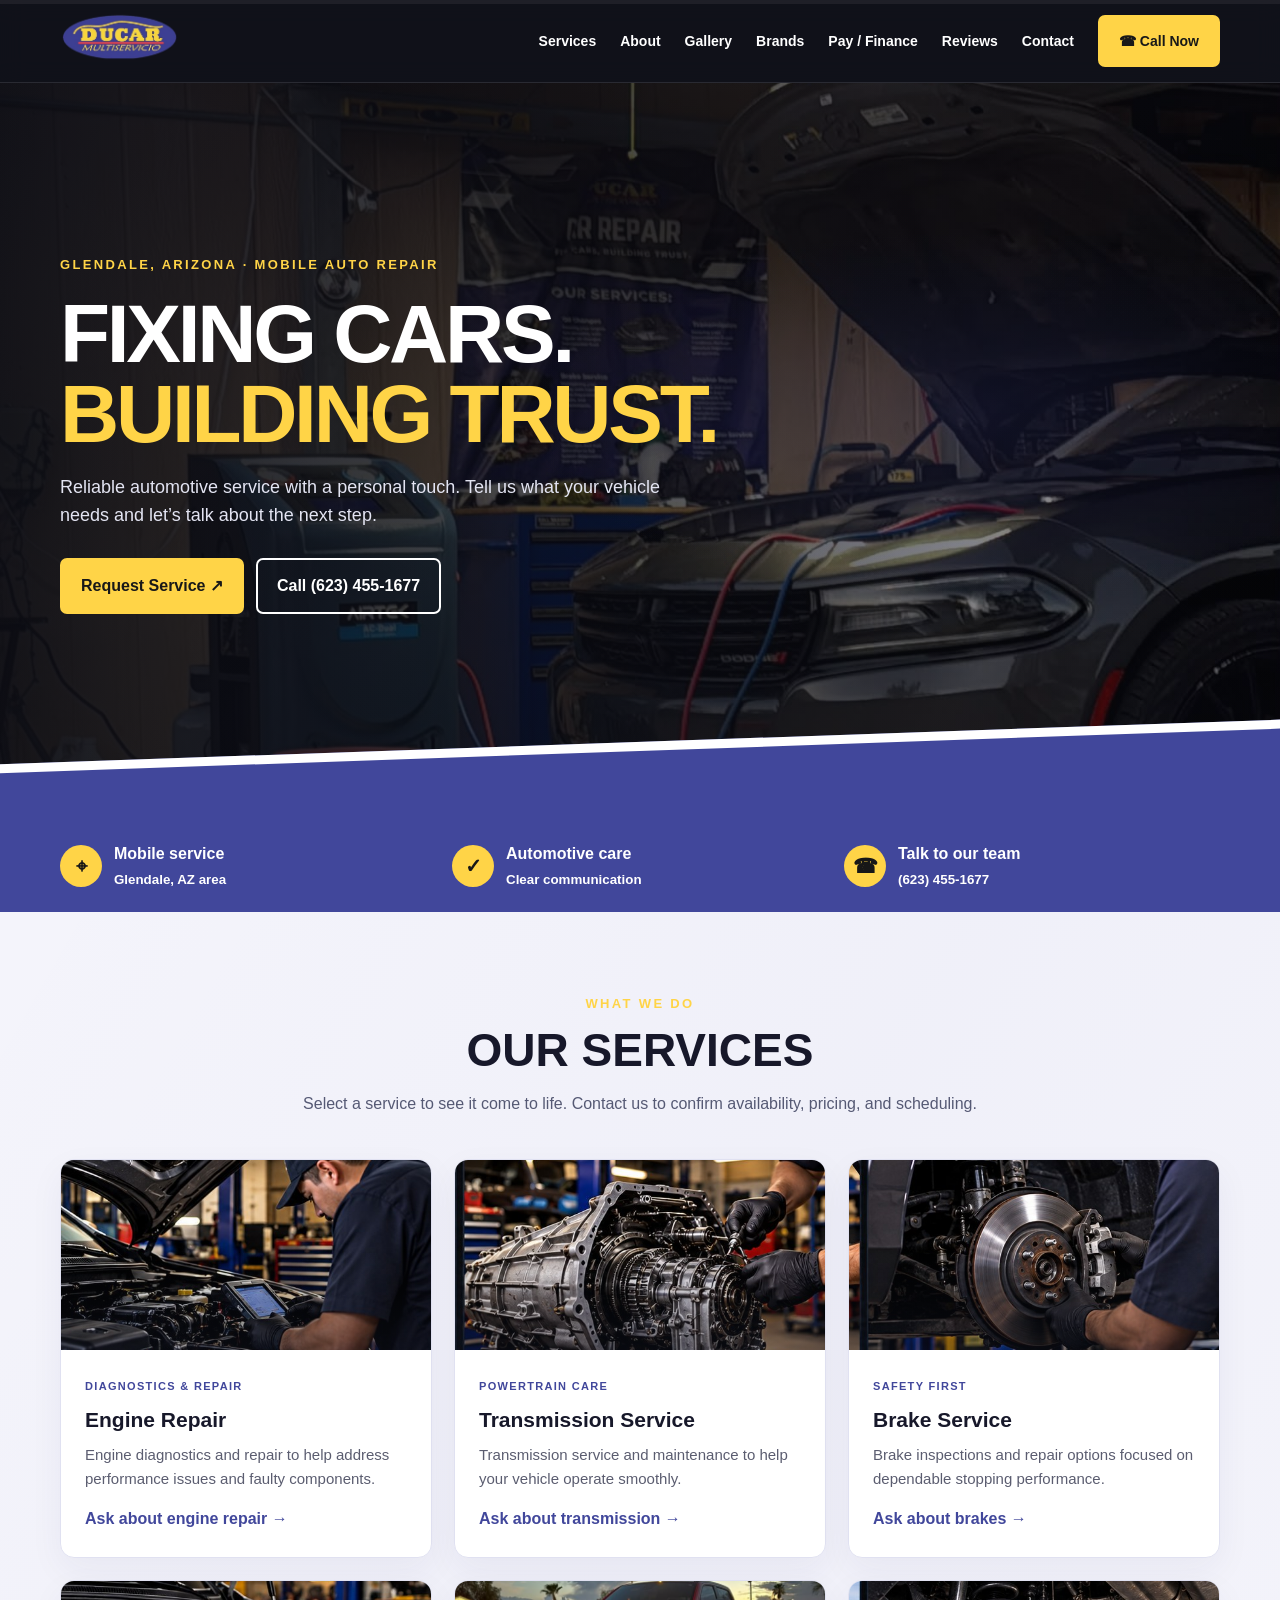
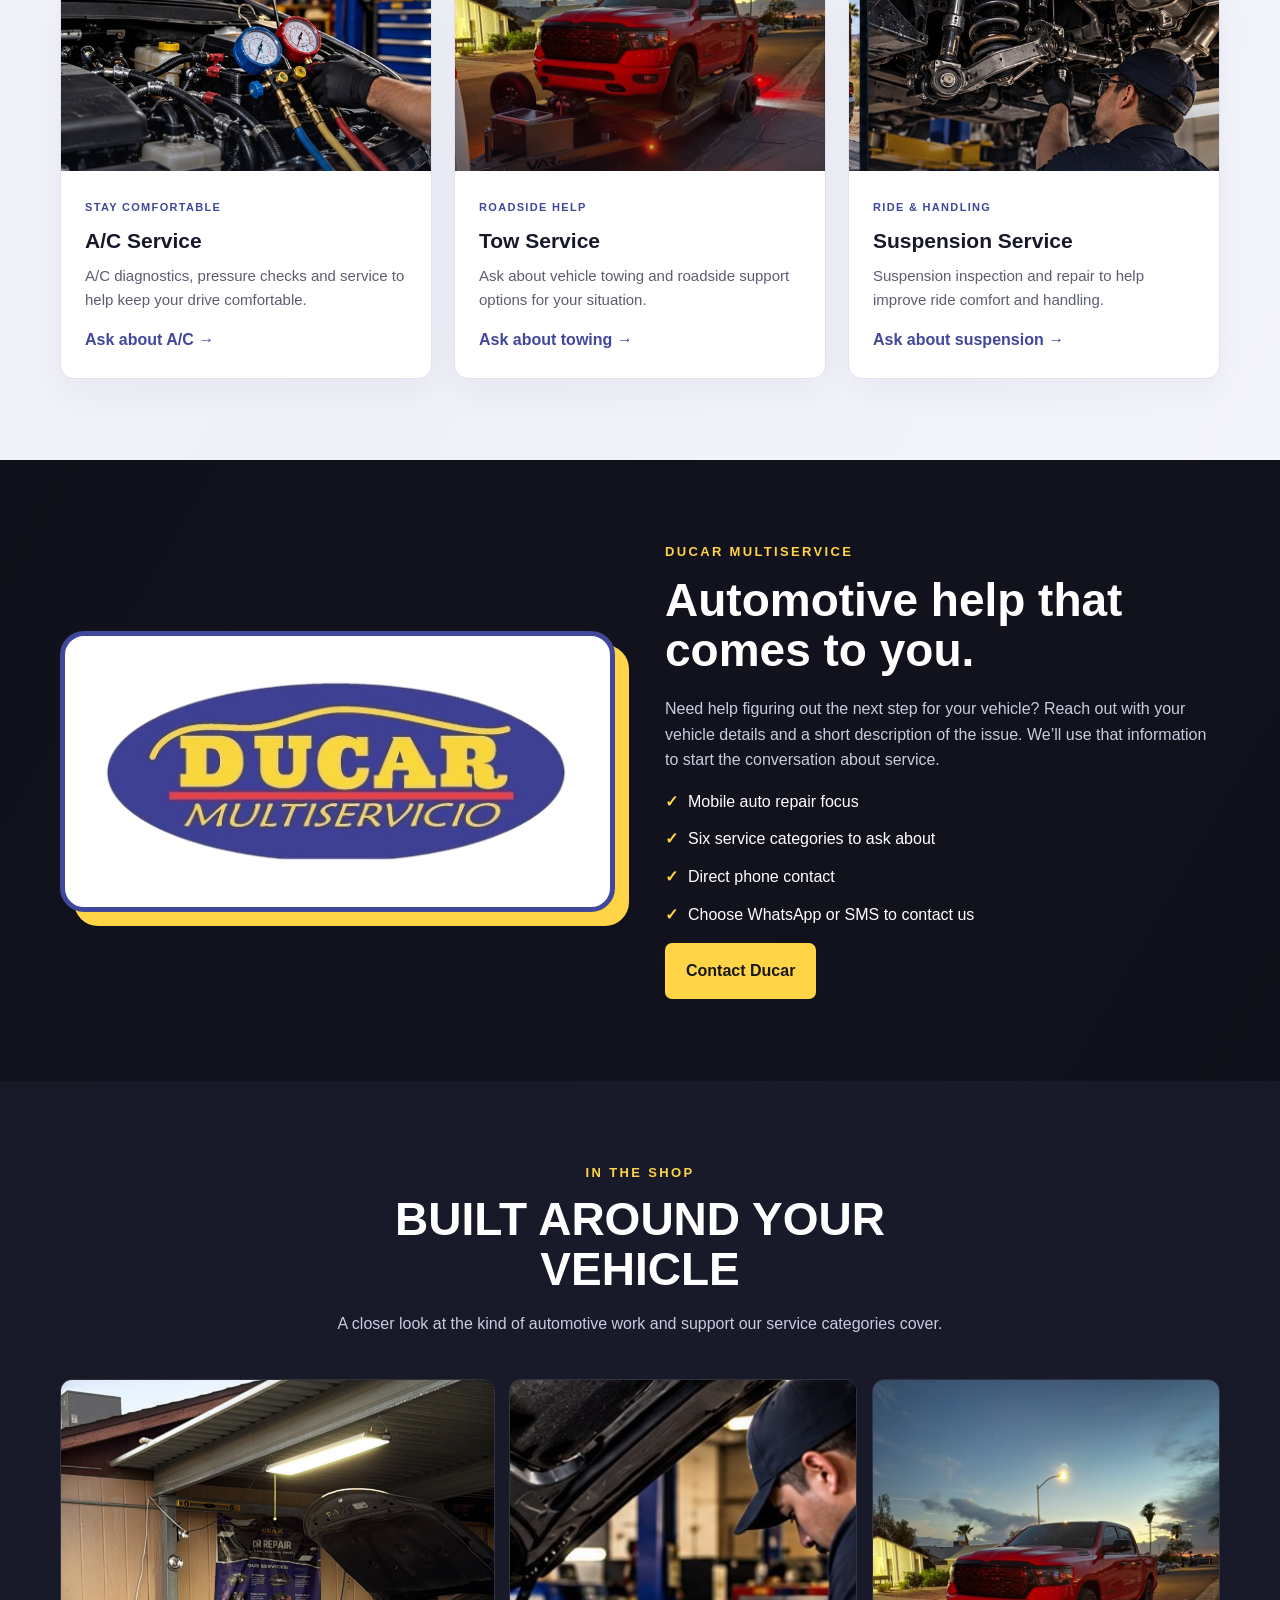
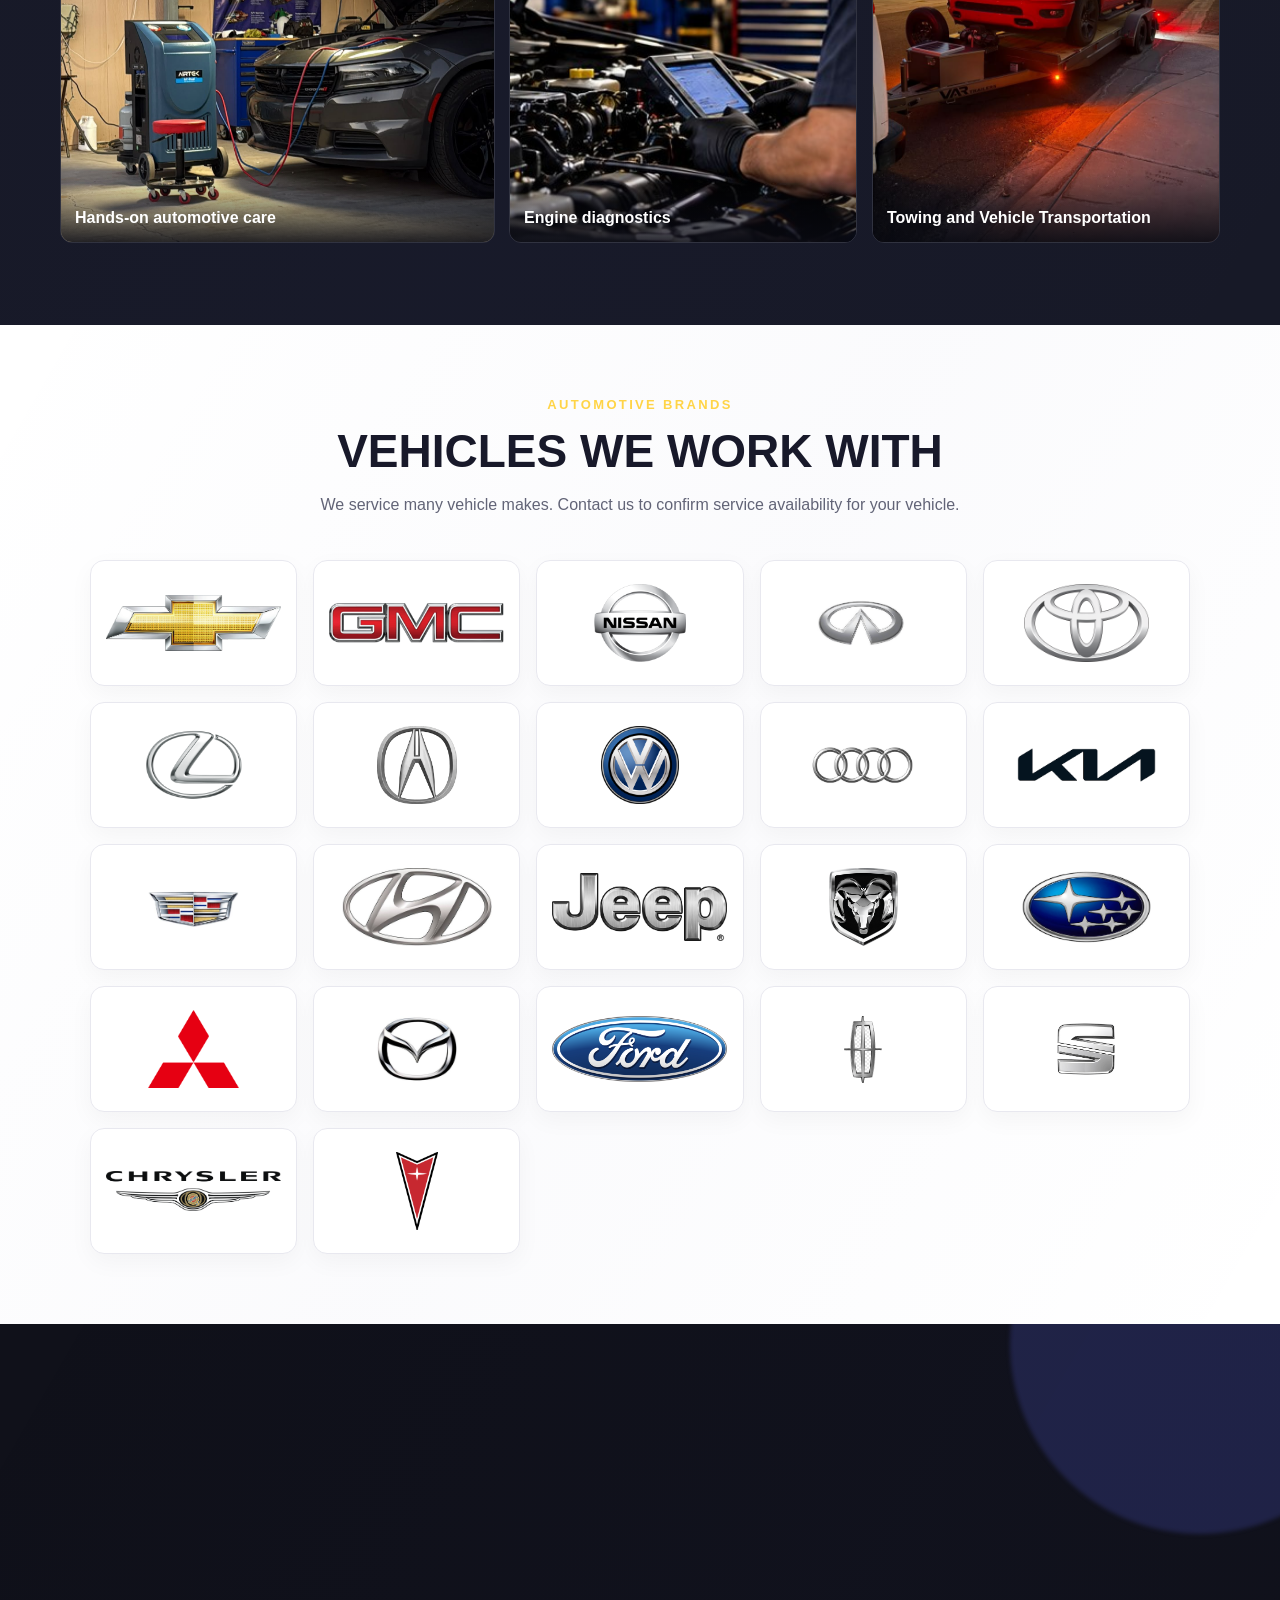
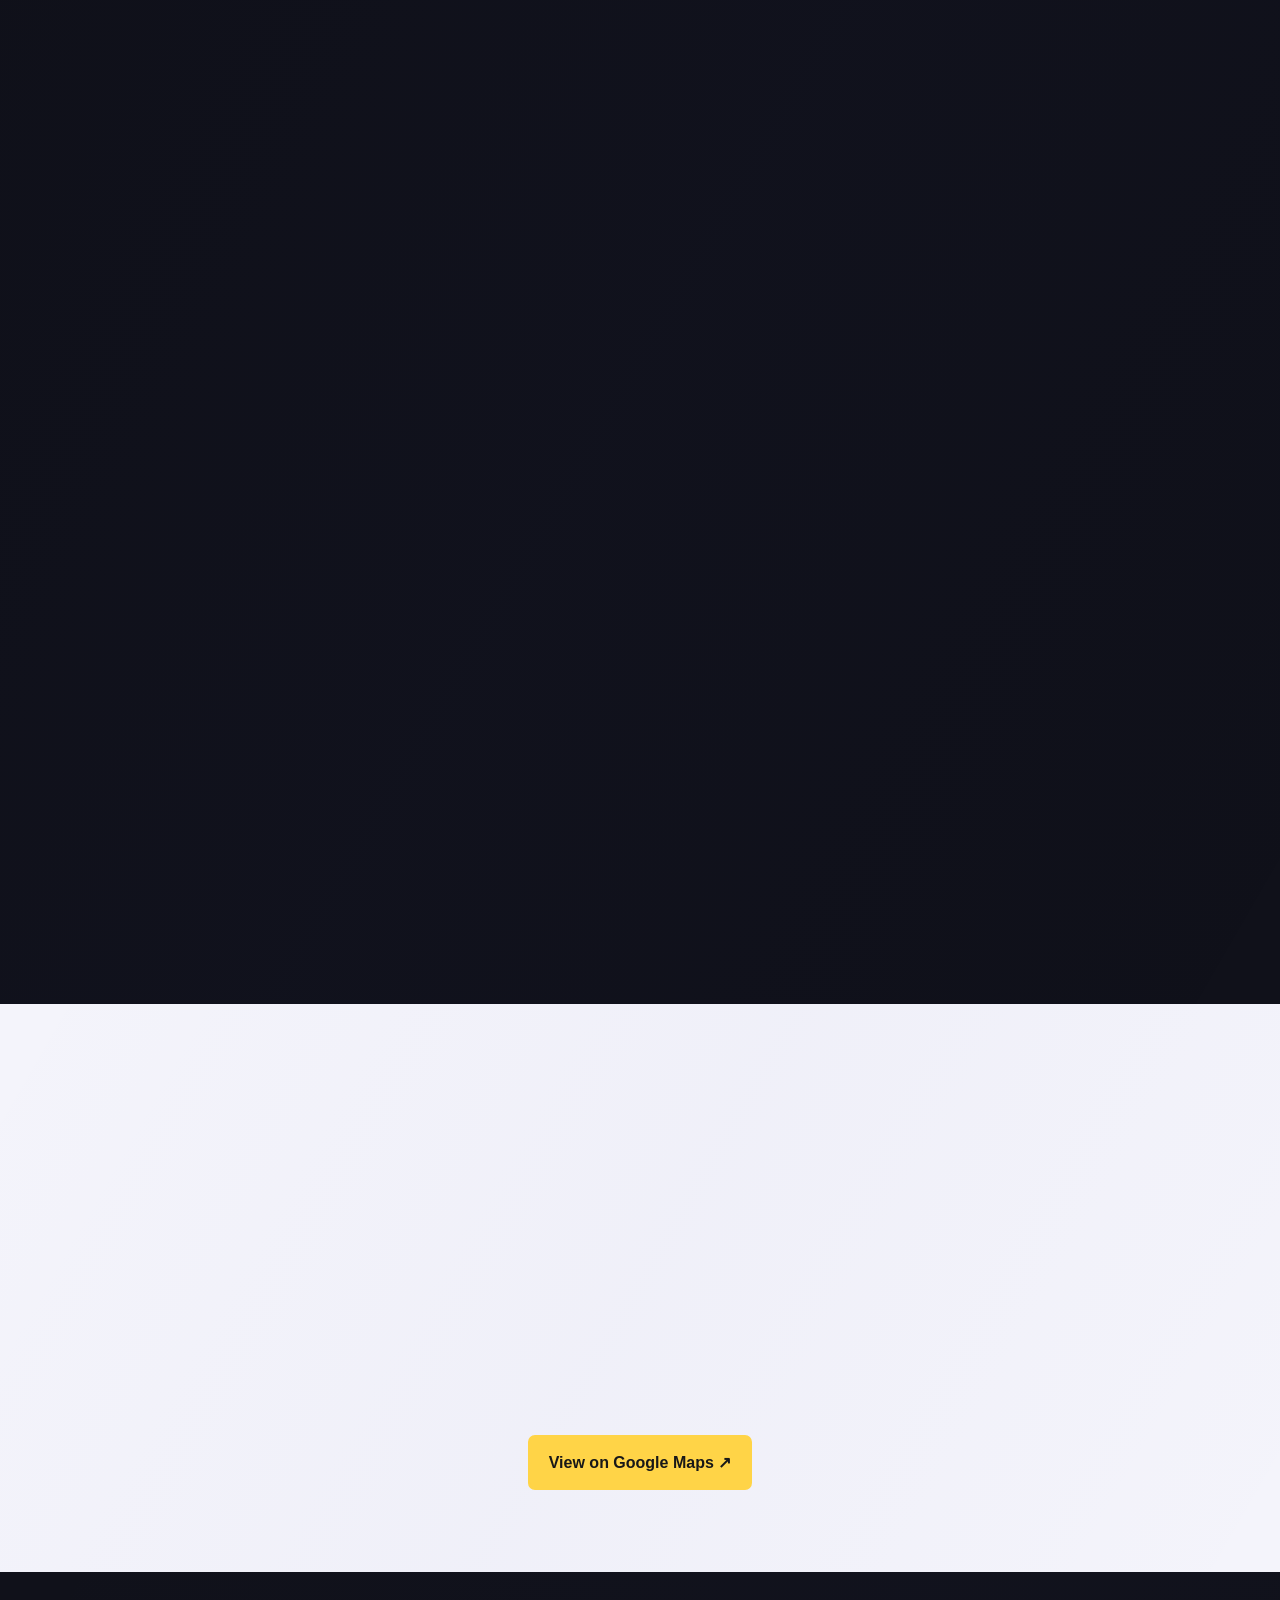
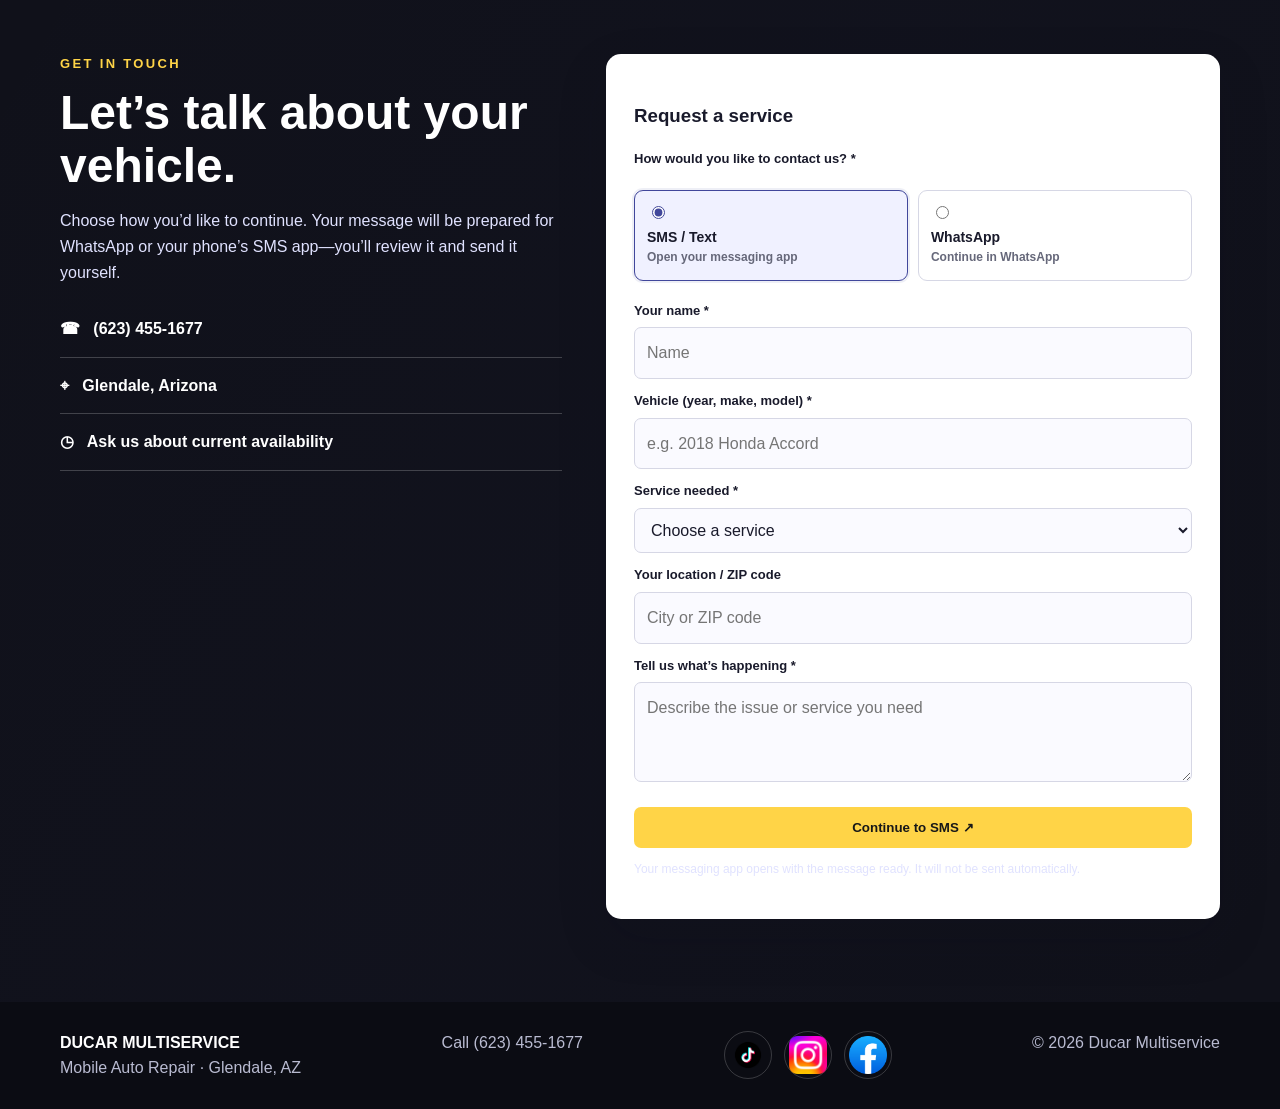
==== commit fff27dbe: "Add files via upload" ====
--- a/index.html
+++ b/index.html
@@ -144,7 +144,7 @@
 <section class="about" id="about"><div class="wrap about-grid"><div class="logo-showcase reveal"><img src="assets/ducar-logo.png" alt="Ducar Multiservicio official logo" loading="lazy"></div><div class="reveal"><div class="eyebrow">Ducar Multiservice</div><h2>Automotive help that comes to you.</h2><p>Need help figuring out the next step for your vehicle? Reach out with your vehicle details and a short description of the issue. We’ll use that information to start the conversation about service.</p><ul class="checks"><li>Mobile auto repair focus</li><li>Six service categories to ask about</li><li>Direct phone contact</li><li>Choose WhatsApp or SMS to contact us</li></ul><a class="btn" href="#contact">Contact Ducar</a></div></div></section>
 <section class="gallery" id="gallery"><div class="wrap"><div class="section-head reveal"><div class="eyebrow">In the shop</div><h2>BUILT AROUND YOUR VEHICLE</h2><p>A closer look at the kind of automotive work and support our service categories cover.</p></div><div class="gallery-grid"><figure class="reveal"><img src="assets/ducar-garage.jpg" alt="Vehicle being serviced in the Ducar garage" loading="lazy"><figcaption>Hands-on automotive care</figcaption></figure><figure class="reveal"><img src="assets/engine.jpg" alt="Engine diagnostic work" loading="lazy"><figcaption>Engine diagnostics</figcaption></figure><figure class="reveal"><img src="assets/ducar-tow-truck.jpg" alt="Red pickup truck secured on a trailer at dusk" loading="lazy"><figcaption>Towing and Vehicle Transportation</figcaption></figure></div></div></section>
 
-<section class="brands" id="brands"><div class="wrap"><div class="section-head reveal"><div class="eyebrow">Automotive brands</div><h2>VEHICLES WE WORK WITH</h2><p>We service many vehicle makes. Contact us to confirm service availability for your vehicle.</p></div><div class="brands-grid reveal" aria-label="Vehicle makes"><div class="brand-tile"><img src="assets/brand-chevrolet.png" alt="Chevrolet logo" loading="lazy"></div><div class="brand-tile"><img src="assets/brand-gmc.png" alt="GMC logo" loading="lazy"></div><div class="brand-tile"><img src="assets/brand-nissan.png" alt="Nissan logo" loading="lazy"></div><div class="brand-tile"><img src="assets/brand-infiniti.png" alt="INFINITI logo" loading="lazy"></div><div class="brand-tile"><img src="assets/brand-toyota.png" alt="Toyota logo" loading="lazy"></div><div class="brand-tile"><img src="assets/brand-lexus.png" alt="Lexus logo" loading="lazy"></div><div class="brand-tile"><img src="assets/brand-acura.png" alt="Acura logo" loading="lazy"></div><div class="brand-tile"><img src="assets/brand-volkswagen.png" alt="Volkswagen logo" loading="lazy"></div><div class="brand-tile"><img src="assets/brand-audi.png" alt="Audi logo" loading="lazy"></div><div class="brand-tile"><img src="assets/brand-kia.png" alt="Kia logo" loading="lazy"></div><div class="brand-tile"><img src="assets/brand-cadillac.png" alt="Cadillac logo" loading="lazy"></div><div class="brand-tile"><img src="assets/brand-hyundai.png" alt="Hyundai logo" loading="lazy"></div><div class="brand-tile"><img src="assets/brand-jeep.png" alt="Jeep logo" loading="lazy"></div><div class="brand-tile"><img src="assets/brand-ram.png" alt="RAM logo" loading="lazy"></div><div class="brand-tile"><img src="assets/brand-subaru.png" alt="Subaru logo" loading="lazy"></div><div class="brand-tile"><img src="assets/brand-mitsubishi.png" alt="Mitsubishi logo" loading="lazy"></div><div class="brand-tile"><img src="assets/brand-mazda.png" alt="Mazda logo" loading="lazy"></div><div class="brand-tile"><img src="assets/brand-ford.png" alt="Ford logo" loading="lazy"></div><div class="brand-tile"><img src="assets/brand-suzuki.png" alt="Suzuki logo" loading="lazy"></div><div class="brand-tile"><img src="assets/brand-chrysler.png" alt="Chrysler logo" loading="lazy"></div><div class="brand-tile"><img src="assets/brand-pontiac.png" alt="Pontiac logo" loading="lazy"></div></div></div></section>
+<section class="brands" id="brands"><div class="wrap"><div class="section-head reveal"><div class="eyebrow">Automotive brands</div><h2>VEHICLES WE WORK WITH</h2><p>We service many vehicle makes. Contact us to confirm service availability for your vehicle.</p></div><div class="brands-grid reveal" aria-label="Vehicle makes"><div class="brand-tile"><img src="assets/brand-chevrolet.png" alt="Chevrolet logo" loading="lazy"></div><div class="brand-tile"><img src="assets/brand-gmc.png" alt="GMC logo" loading="lazy"></div><div class="brand-tile"><img src="assets/brand-nissan.png" alt="Nissan logo" loading="lazy"></div><div class="brand-tile"><img src="assets/brand-infiniti.png" alt="INFINITI logo" loading="lazy"></div><div class="brand-tile"><img src="assets/brand-toyota.png" alt="Toyota logo" loading="lazy"></div><div class="brand-tile"><img src="assets/brand-lexus.png" alt="Lexus logo" loading="lazy"></div><div class="brand-tile"><img src="assets/brand-acura.png" alt="Acura logo" loading="lazy"></div><div class="brand-tile"><img src="assets/brand-volkswagen.png" alt="Volkswagen logo" loading="lazy"></div><div class="brand-tile"><img src="assets/brand-audi.png" alt="Audi logo" loading="lazy"></div><div class="brand-tile"><img src="assets/brand-kia.png" alt="Kia logo" loading="lazy"></div><div class="brand-tile"><img src="assets/brand-cadillac.png" alt="Cadillac logo" loading="lazy"></div><div class="brand-tile"><img src="assets/brand-hyundai.png" alt="Hyundai logo" loading="lazy"></div><div class="brand-tile"><img src="assets/brand-jeep.png" alt="Jeep logo" loading="lazy"></div><div class="brand-tile"><img src="assets/brand-ram.png" alt="RAM logo" loading="lazy"></div><div class="brand-tile"><img src="assets/brand-subaru.png" alt="Subaru logo" loading="lazy"></div><div class="brand-tile"><img src="assets/brand-mitsubishi.png" alt="Mitsubishi logo" loading="lazy"></div><div class="brand-tile"><img src="assets/brand-mazda.png" alt="Mazda logo" loading="lazy"></div><div class="brand-tile"><img src="assets/brand-ford.png" alt="Ford logo" loading="lazy"></div><div class="brand-tile"><img src="assets/brand-lincoln.png" alt="Lincoln logo" loading="lazy"></div><div class="brand-tile"><img src="assets/brand-suzuki.png" alt="Suzuki logo" loading="lazy"></div><div class="brand-tile"><img src="assets/brand-chrysler.png" alt="Chrysler logo" loading="lazy"></div><div class="brand-tile"><img src="assets/brand-pontiac.png" alt="Pontiac logo" loading="lazy"></div></div></div></section>
 
 <section class="financing" id="financing">
   <div class="wrap">
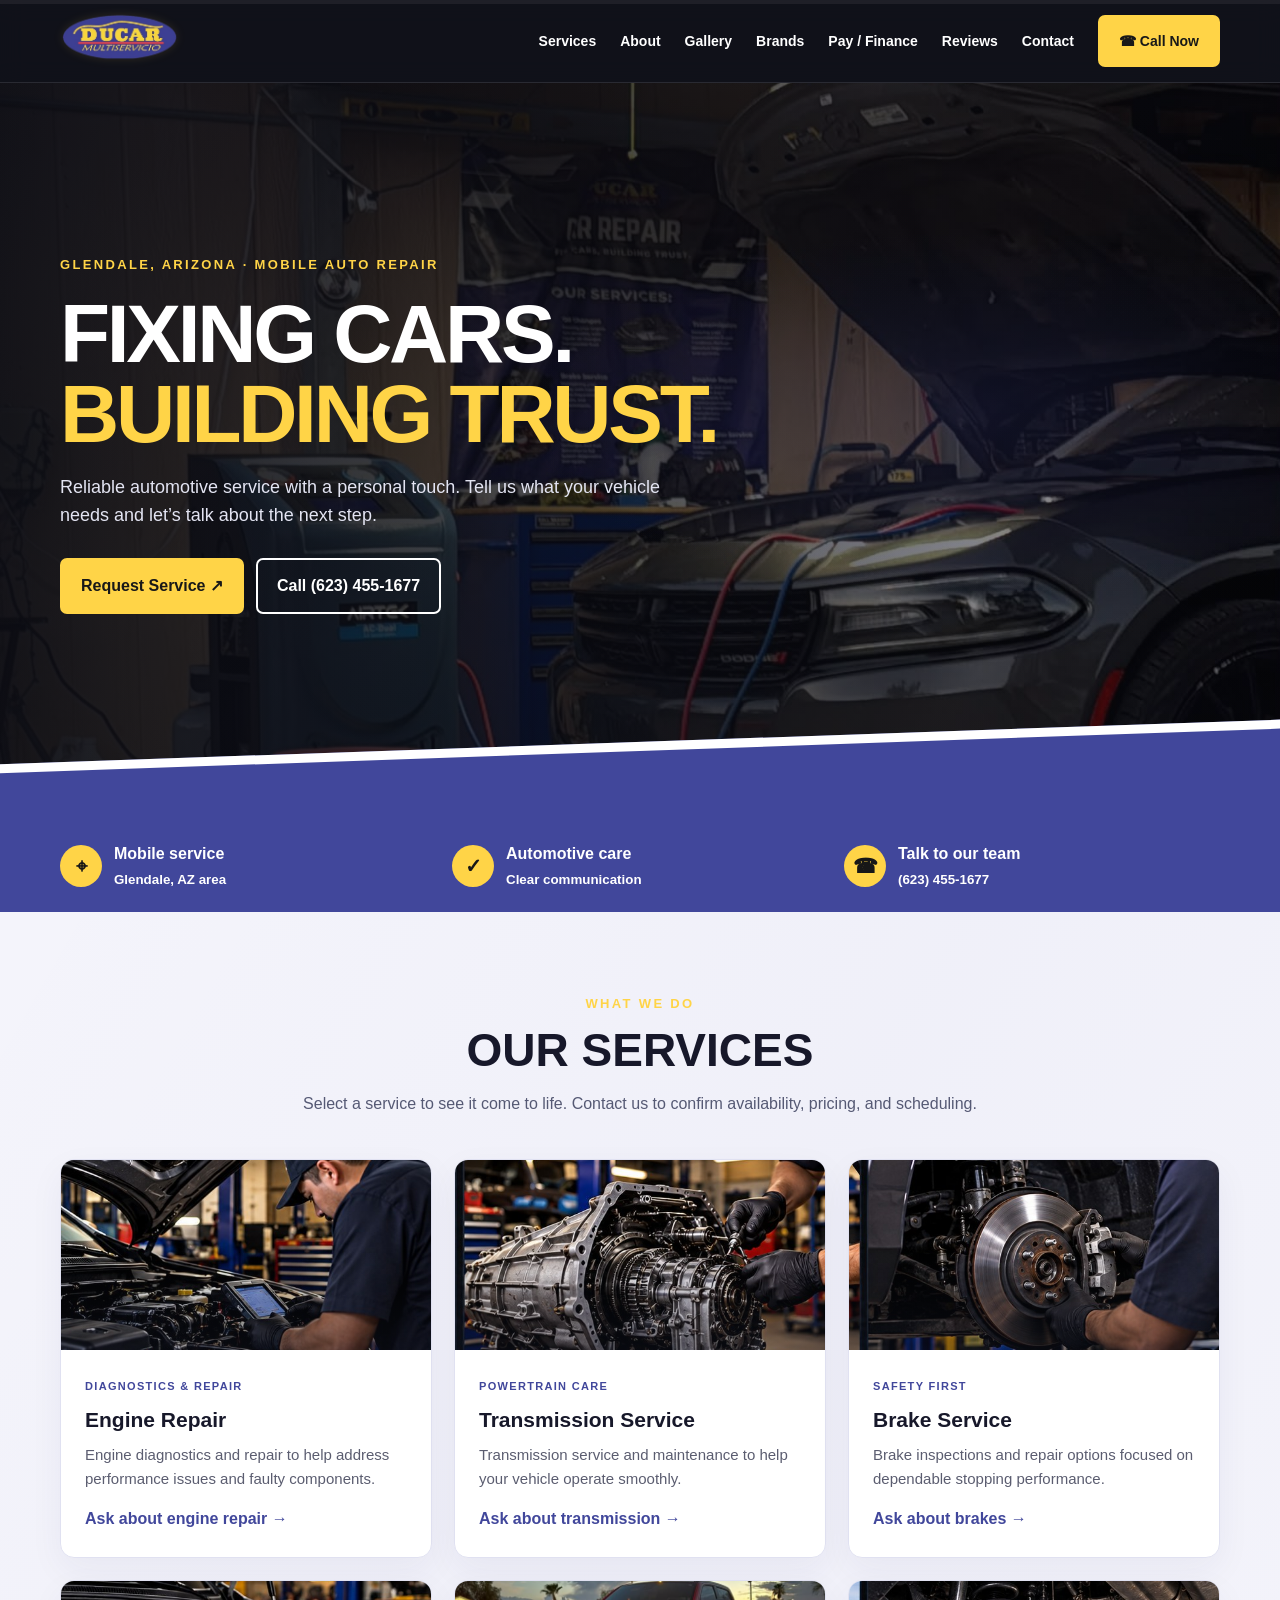
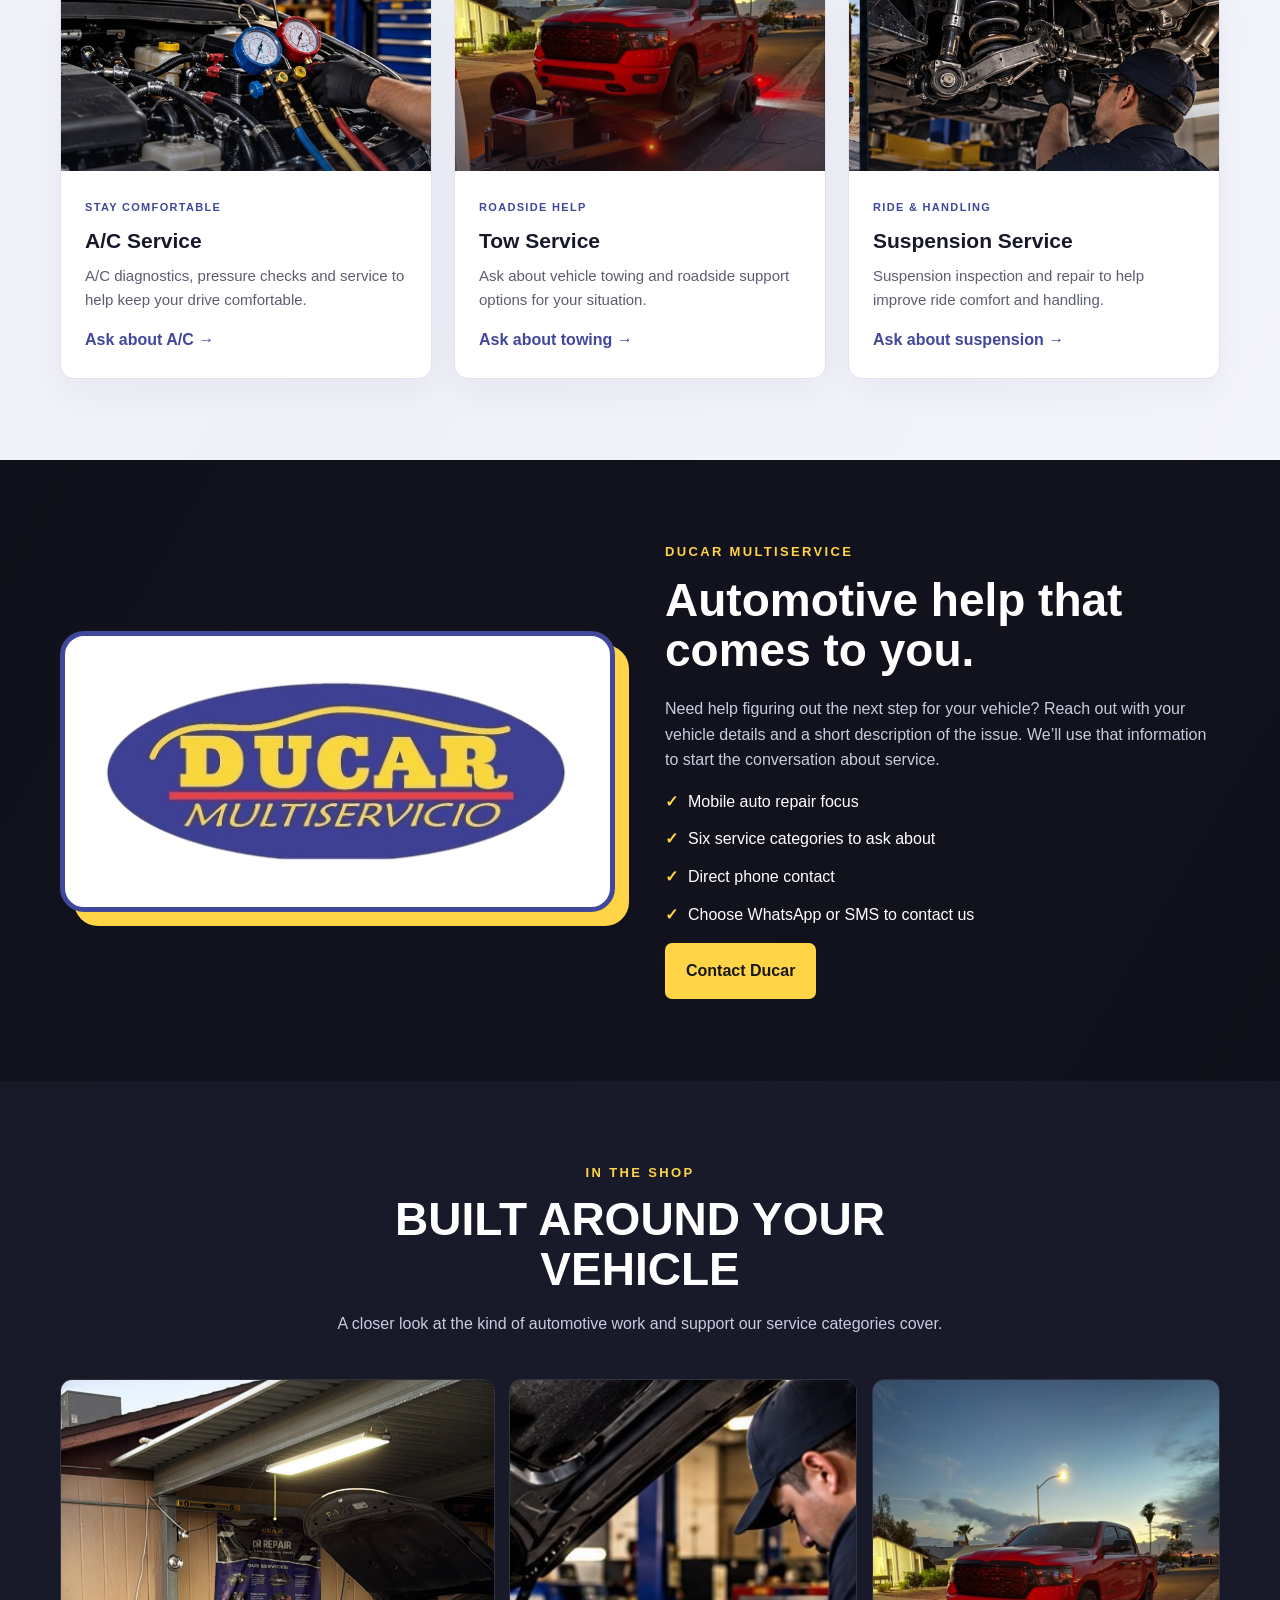
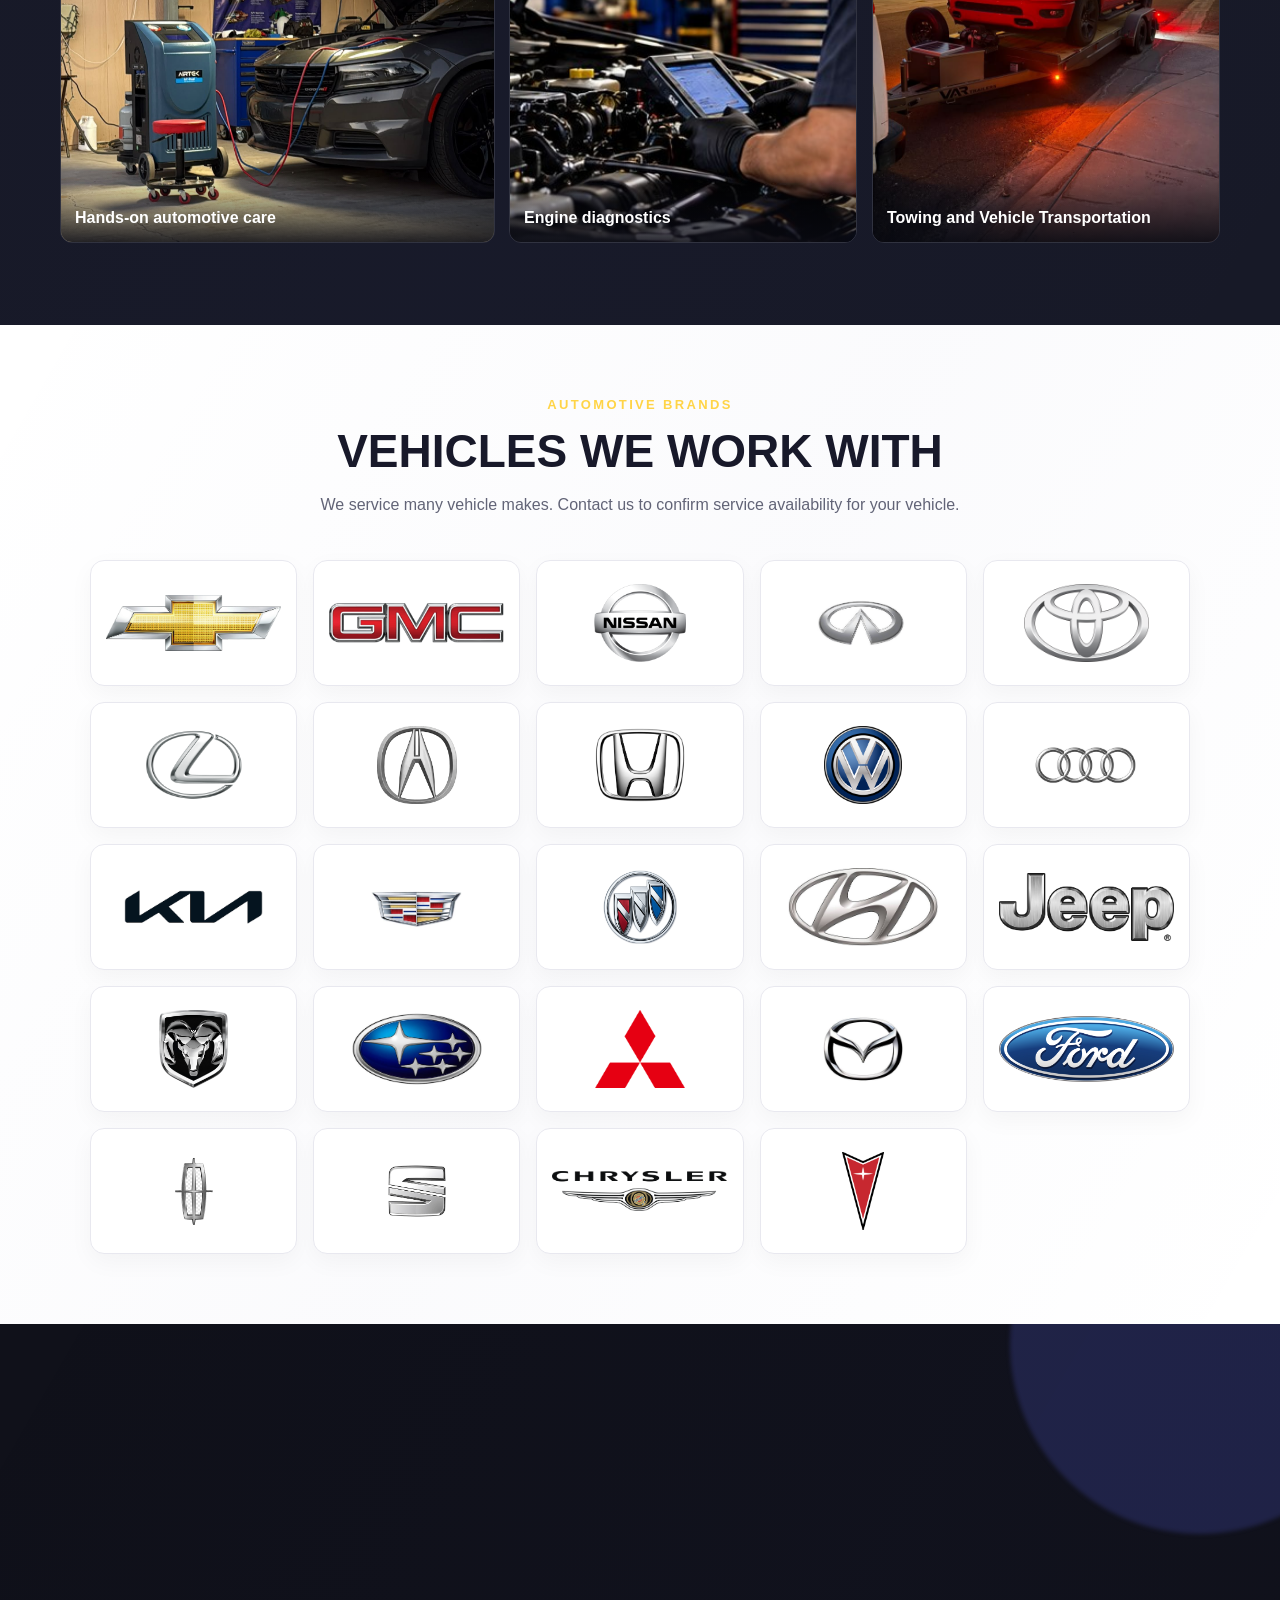
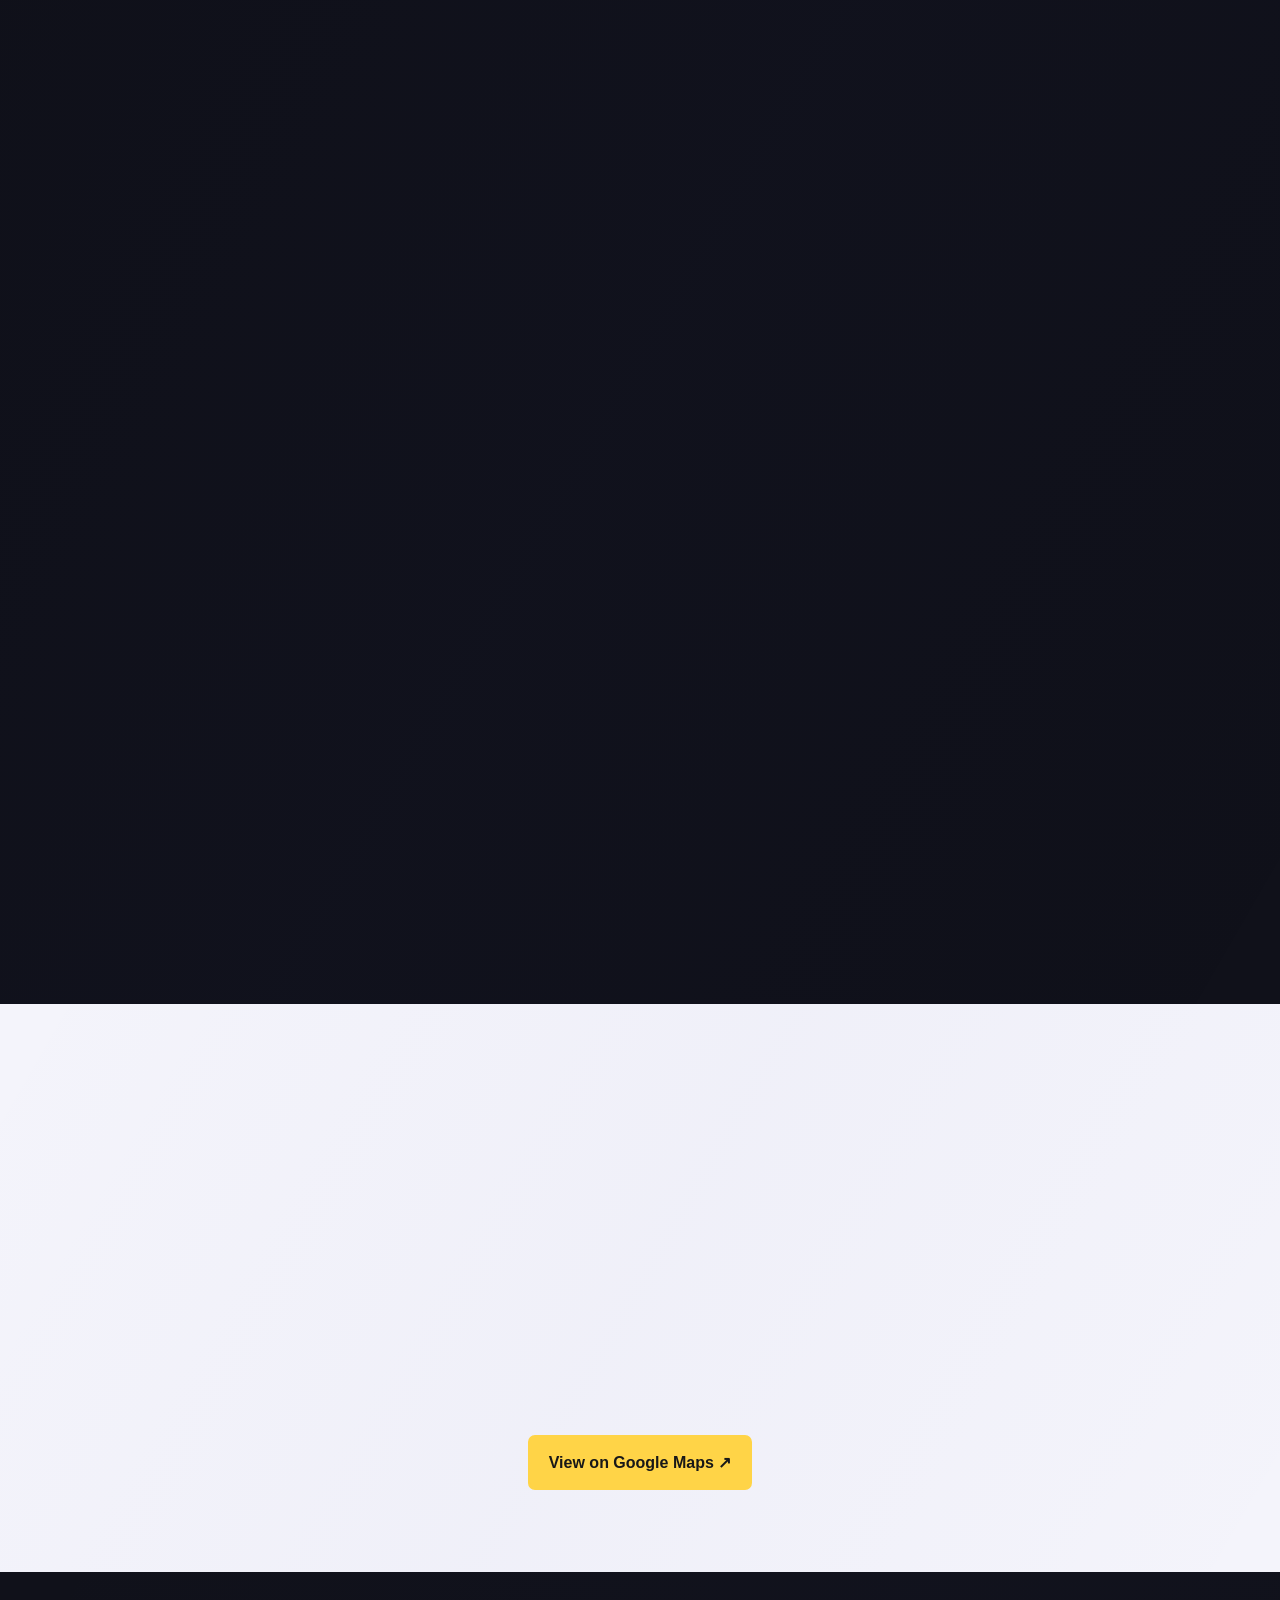
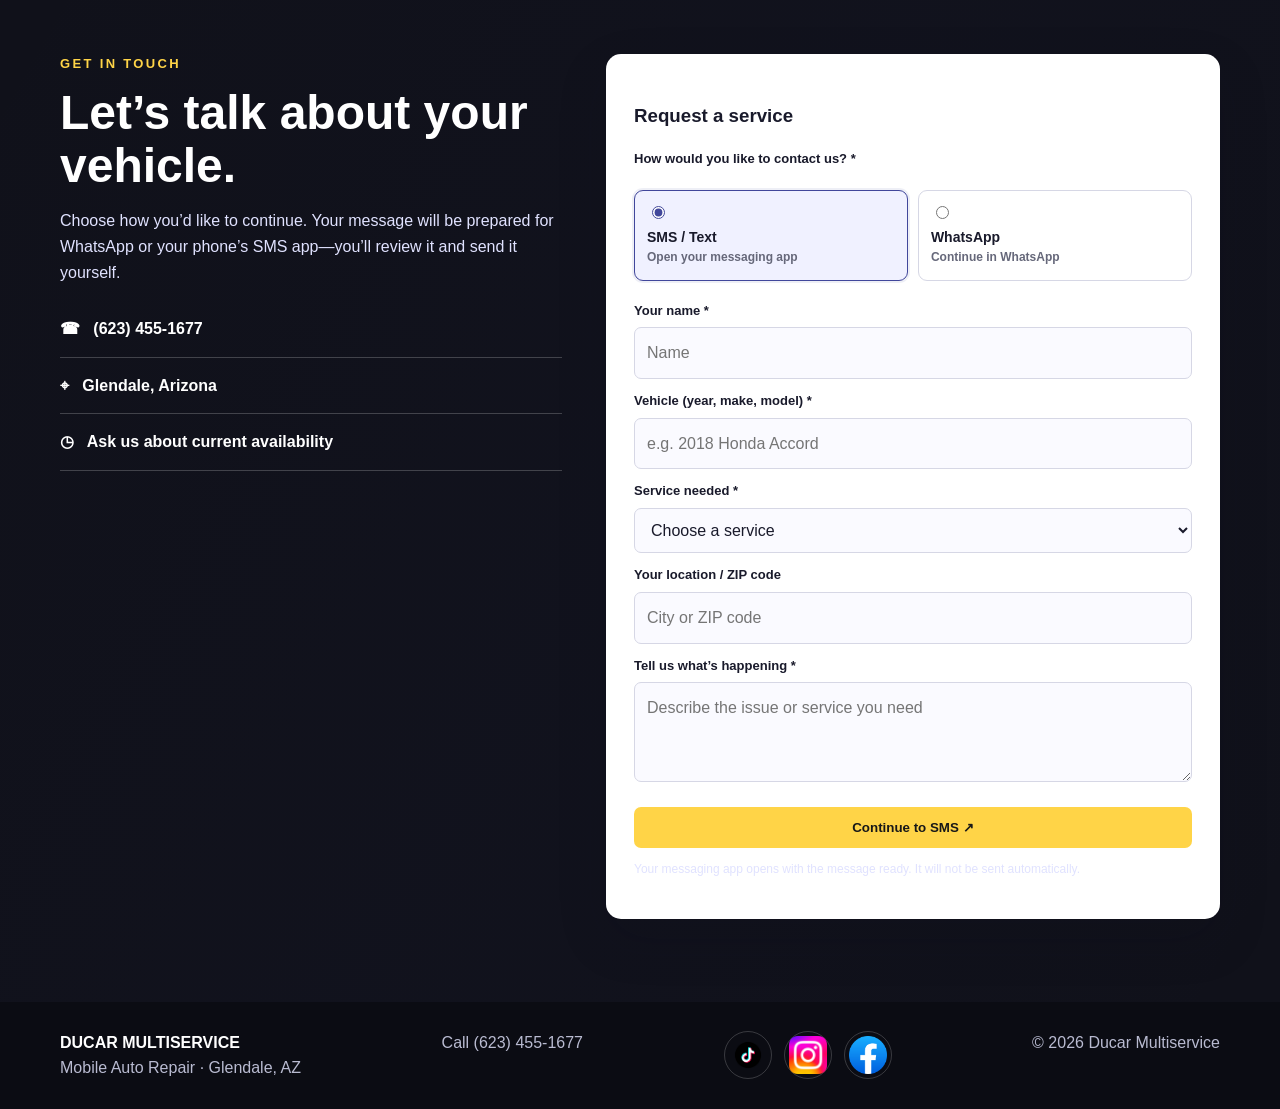
==== commit bdcff914: "Add files via upload" ====
--- a/index.html
+++ b/index.html
@@ -11,7 +11,7 @@
 <style>
 :root{--blue:#41479b;--blue2:#303678;--yellow:#ffd447;--red:#e94855;--white:#fff;--ink:#10111a;--muted:#bfc3e9;--panel:#191b2b}
 *{box-sizing:border-box}html{scroll-behavior:auto;scroll-padding-top:85px}body{margin:0;background:#10111a;color:var(--white);font-family:Inter,Arial,Helvetica,sans-serif;line-height:1.6}a{color:inherit;text-decoration:none}.wrap{width:min(1160px,92%);margin:auto}
-header{position:sticky;top:0;z-index:10;background:rgba(16,17,26,.94);backdrop-filter:blur(12px);border-bottom:1px solid #ffffff1c}.nav{height:82px;display:flex;align-items:center;justify-content:space-between;gap:24px}.brand img{width:120px;height:70px;object-fit:contain}.links{display:flex;gap:24px;align-items:center;font-size:14px;font-weight:800}.links a:not(.btn):hover{color:var(--yellow)}
+header{position:sticky;top:0;z-index:10;background:rgba(16,17,26,.94);backdrop-filter:blur(12px);border-bottom:1px solid #ffffff1c}.nav{height:82px;display:flex;align-items:center;justify-content:space-between;gap:24px}.brand img{width:120px;height:70px;object-fit:contain;animation:brandFloat 4.2s ease-in-out infinite;filter:drop-shadow(0 0 5px #ffd44720)}.links{display:flex;gap:24px;align-items:center;font-size:14px;font-weight:800}.links a:not(.btn):hover{color:var(--yellow)}
 .btn{display:inline-flex;align-items:center;justify-content:center;gap:9px;background:var(--yellow);color:#181818;padding:13px 19px;border-radius:7px;font-weight:900;border:2px solid var(--yellow);transition:transform .25s,box-shadow .25s,background .25s;cursor:pointer}.btn:hover{transform:translateY(-3px);box-shadow:0 10px 24px #ffd44735;background:#ffe477}.btn.outline{background:transparent;color:white;border-color:#fff}.btn.outline:hover{color:var(--yellow);border-color:var(--yellow)}
 .hero{position:relative;isolation:isolate;overflow:hidden;min-height:620px;display:flex;align-items:center;background:linear-gradient(90deg,rgba(10,11,18,.94),rgba(10,11,18,.68) 54%,rgba(10,11,18,.30)),url('assets/ducar-garage.jpg') center 54%/cover}.hero:before{content:"";position:absolute;inset:0;background:radial-gradient(ellipse at 78% 48%,transparent 0,transparent 22%,#10111a33 70%);z-index:-1}.hero:after{content:"";position:absolute;inset:auto -5% -80px -5%;height:150px;background:var(--blue);border-top:9px solid white;transform:rotate(-2deg);z-index:-1}.hero-content{padding:90px 0 125px;max-width:760px}.eyebrow{color:var(--yellow);font-weight:900;letter-spacing:.18em;text-transform:uppercase;font-size:13px}.hero h1{font-size:clamp(42px,7vw,82px);line-height:.98;letter-spacing:-.04em;margin:18px 0}.hero h1 em{font-style:normal;color:var(--yellow)}.hero p{font-size:18px;max-width:600px;color:#e3e4f2}.actions{display:flex;gap:12px;flex-wrap:wrap;margin-top:28px}.strip{background:var(--blue);padding:20px 0}.strip-grid{display:grid;grid-template-columns:repeat(3,1fr);gap:16px}.strip-item{display:flex;align-items:center;gap:12px;font-weight:800}.strip-item b{display:grid;place-items:center;width:42px;height:42px;border-radius:50%;background:var(--yellow);color:#171717;font-size:20px}
 section{padding:82px 0}.section-head{text-align:center;max-width:700px;margin:0 auto 42px}.section-head h2{font-size:clamp(30px,4vw,46px);line-height:1.1;margin:10px 0}.section-head p{color:#c9cbe0}.services{background:#f4f4fb;color:#17182a;position:relative}.services .section-head p{color:#555974}.cards{display:grid;grid-template-columns:repeat(3,1fr);gap:22px}.service{background:white;border-radius:14px;overflow:hidden;border:1px solid #e0e1f1;box-shadow:0 12px 35px #20245a0d;transition:transform .65s cubic-bezier(.22,1,.36,1),box-shadow .65s cubic-bezier(.22,1,.36,1);transform-style:preserve-3d}.service:hover,.service:focus-within{transform:translateY(-10px) rotateX(1deg) rotateY(-1deg);box-shadow:0 22px 42px #20245a28}.service img{display:block;width:100%;height:190px;object-fit:cover;transition:transform .8s cubic-bezier(.22,1,.36,1),filter .6s ease}.service:hover img{transform:scale(1.06);filter:saturate(1.15)}.service-image{overflow:hidden;position:relative}.service-image:after{content:"";position:absolute;inset:45% 0 0;background:linear-gradient(transparent,#11152270);pointer-events:none}.service-body{padding:22px 24px 25px}.service .tag{font-size:11px;text-transform:uppercase;letter-spacing:.12em;color:var(--blue);font-weight:900}.service h3{margin:5px 0 7px;font-size:21px}.service p{margin:0;color:#5b5d70;font-size:15px}.service a{display:inline-block;margin-top:15px;color:var(--blue);font-weight:900}.service a:hover{color:#b52839}
@@ -26,12 +26,13 @@
 .hero:before{background:radial-gradient(ellipse at var(--spot-x) var(--spot-y),#41479b30 0,transparent 32%),radial-gradient(ellipse at 78% 48%,transparent 0,transparent 22%,#10111a33 70%);transition:background-position .12s linear}
 .hero .eyebrow,.hero h1,.hero p,.hero .actions{animation:heroTextIn .8s cubic-bezier(.2,.75,.25,1) both}
 .hero .eyebrow{animation-delay:.12s}.hero h1{animation-delay:.24s}.hero p{animation-delay:.38s}.hero .actions{animation-delay:.52s}
-.brand img{transition:transform .35s ease,filter .35s ease}.brand:hover img{transform:scale(1.06) rotate(-2deg);filter:drop-shadow(0 0 12px #ffd44740)}
+.brand img{transition:transform .35s ease,filter .35s ease}.brand:hover img{animation-play-state:paused;transform:scale(1.06) rotate(-2deg);filter:drop-shadow(0 0 14px #ffd44790)}
 .links a:not(.btn){position:relative;transition:color .2s ease}.links a:not(.btn):after{content:"";position:absolute;left:0;right:100%;bottom:-7px;height:2px;background:var(--yellow);transition:right .45s cubic-bezier(.22,1,.36,1)}.links a:not(.btn):hover:after,.links a:not(.btn).active:after{right:0}.links a.active{color:var(--yellow)}
 .reveal{opacity:0;transform:translate3d(0,44px,0) scale(.98);filter:blur(5px);transition:opacity 1.15s cubic-bezier(.22,1,.36,1),transform 1.15s cubic-bezier(.22,1,.36,1),filter 1.05s ease;transition-delay:var(--reveal-delay,0ms);will-change:opacity,transform,filter}
 .reveal.visible{opacity:1;transform:translate3d(0,0,0) scale(1);filter:blur(0)}
 .service,.financing-card,.logo-showcase,.form,.gallery figure{will-change:transform}
 .service:active,.btn:active{transform:scale(.975)}
+@keyframes brandFloat{0%,100%{transform:translateY(0);filter:drop-shadow(0 0 4px #ffd44720)}50%{transform:translateY(-3px);filter:drop-shadow(0 0 12px #ffd44770)}}
 @keyframes navEnter{from{opacity:0;transform:translateY(-18px)}to{opacity:1;transform:translateY(0)}}
 @keyframes heroSettle{from{background-size:108% auto;filter:brightness(.72)}to{background-size:cover;filter:brightness(1)}}
 @keyframes heroTextIn{from{opacity:0;transform:translateY(24px)}to{opacity:1;transform:translateY(0)}}
@@ -56,7 +57,7 @@
 @keyframes pageReady{to{overflow-x:hidden;overflow-y:auto}}
 section{scroll-margin-top:82px}
 section:not(.hero){background-image:linear-gradient(120deg,transparent 0%,#41479b06 50%,transparent 100%)}
-@media(prefers-reduced-motion:reduce){.intro-screen{display:none}.page-loading{overflow:auto}.reveal{opacity:1;transform:none;filter:none;transition:none}.hero,.hero .eyebrow,.hero h1,.hero p,.hero .actions,header{animation:none!important}.btn,.service,.service img,.gallery img{transition:none!important}}
+@media(prefers-reduced-motion:reduce){.brand img{animation:none!important}.intro-screen{display:none}.page-loading{overflow:auto}.reveal{opacity:1;transform:none;filter:none;transition:none}.hero,.hero .eyebrow,.hero h1,.hero p,.hero .actions,header{animation:none!important}.btn,.service,.service img,.gallery img{transition:none!important}}
 @media(prefers-reduced-motion:reduce){*,*:before,*:after{scroll-behavior:auto!important;transition:none!important;animation:none!important}.reveal{opacity:1;transform:none;filter:none}.scroll-progress{display:none}}
 @media(max-width:800px){.links{gap:12px}.links a:not(.btn){display:none}.hero{min-height:560px}.strip-grid{grid-template-columns:1fr}.cards{grid-template-columns:repeat(2,1fr)}.about-grid,.contact-grid{grid-template-columns:1fr}.about-grid{gap:35px}.gallery-grid{grid-template-columns:1fr 1fr}.gallery figure:first-child{grid-column:span 2}}
 @media(max-width:520px){.nav{height:70px}.brand img{width:90px;height:54px}.links .btn{padding:10px 12px;font-size:12px}.hero-content{padding:70px 0 115px}.hero p{font-size:16px}.cards,.gallery-grid{grid-template-columns:1fr}.gallery figure:first-child{grid-column:auto}.service img{height:205px}section{padding:62px 0}.form{padding:20px}.method-options{grid-template-columns:1fr 1fr}.mobile-call{display:block;position:fixed;z-index:20;bottom:12px;left:4%;width:92%;text-align:center;box-shadow:0 5px 24px #0008}.footer{padding-bottom:90px}}
@@ -144,7 +145,7 @@
 <section class="about" id="about"><div class="wrap about-grid"><div class="logo-showcase reveal"><img src="assets/ducar-logo.png" alt="Ducar Multiservicio official logo" loading="lazy"></div><div class="reveal"><div class="eyebrow">Ducar Multiservice</div><h2>Automotive help that comes to you.</h2><p>Need help figuring out the next step for your vehicle? Reach out with your vehicle details and a short description of the issue. We’ll use that information to start the conversation about service.</p><ul class="checks"><li>Mobile auto repair focus</li><li>Six service categories to ask about</li><li>Direct phone contact</li><li>Choose WhatsApp or SMS to contact us</li></ul><a class="btn" href="#contact">Contact Ducar</a></div></div></section>
 <section class="gallery" id="gallery"><div class="wrap"><div class="section-head reveal"><div class="eyebrow">In the shop</div><h2>BUILT AROUND YOUR VEHICLE</h2><p>A closer look at the kind of automotive work and support our service categories cover.</p></div><div class="gallery-grid"><figure class="reveal"><img src="assets/ducar-garage.jpg" alt="Vehicle being serviced in the Ducar garage" loading="lazy"><figcaption>Hands-on automotive care</figcaption></figure><figure class="reveal"><img src="assets/engine.jpg" alt="Engine diagnostic work" loading="lazy"><figcaption>Engine diagnostics</figcaption></figure><figure class="reveal"><img src="assets/ducar-tow-truck.jpg" alt="Red pickup truck secured on a trailer at dusk" loading="lazy"><figcaption>Towing and Vehicle Transportation</figcaption></figure></div></div></section>
 
-<section class="brands" id="brands"><div class="wrap"><div class="section-head reveal"><div class="eyebrow">Automotive brands</div><h2>VEHICLES WE WORK WITH</h2><p>We service many vehicle makes. Contact us to confirm service availability for your vehicle.</p></div><div class="brands-grid reveal" aria-label="Vehicle makes"><div class="brand-tile"><img src="assets/brand-chevrolet.png" alt="Chevrolet logo" loading="lazy"></div><div class="brand-tile"><img src="assets/brand-gmc.png" alt="GMC logo" loading="lazy"></div><div class="brand-tile"><img src="assets/brand-nissan.png" alt="Nissan logo" loading="lazy"></div><div class="brand-tile"><img src="assets/brand-infiniti.png" alt="INFINITI logo" loading="lazy"></div><div class="brand-tile"><img src="assets/brand-toyota.png" alt="Toyota logo" loading="lazy"></div><div class="brand-tile"><img src="assets/brand-lexus.png" alt="Lexus logo" loading="lazy"></div><div class="brand-tile"><img src="assets/brand-acura.png" alt="Acura logo" loading="lazy"></div><div class="brand-tile"><img src="assets/brand-volkswagen.png" alt="Volkswagen logo" loading="lazy"></div><div class="brand-tile"><img src="assets/brand-audi.png" alt="Audi logo" loading="lazy"></div><div class="brand-tile"><img src="assets/brand-kia.png" alt="Kia logo" loading="lazy"></div><div class="brand-tile"><img src="assets/brand-cadillac.png" alt="Cadillac logo" loading="lazy"></div><div class="brand-tile"><img src="assets/brand-hyundai.png" alt="Hyundai logo" loading="lazy"></div><div class="brand-tile"><img src="assets/brand-jeep.png" alt="Jeep logo" loading="lazy"></div><div class="brand-tile"><img src="assets/brand-ram.png" alt="RAM logo" loading="lazy"></div><div class="brand-tile"><img src="assets/brand-subaru.png" alt="Subaru logo" loading="lazy"></div><div class="brand-tile"><img src="assets/brand-mitsubishi.png" alt="Mitsubishi logo" loading="lazy"></div><div class="brand-tile"><img src="assets/brand-mazda.png" alt="Mazda logo" loading="lazy"></div><div class="brand-tile"><img src="assets/brand-ford.png" alt="Ford logo" loading="lazy"></div><div class="brand-tile"><img src="assets/brand-lincoln.png" alt="Lincoln logo" loading="lazy"></div><div class="brand-tile"><img src="assets/brand-suzuki.png" alt="Suzuki logo" loading="lazy"></div><div class="brand-tile"><img src="assets/brand-chrysler.png" alt="Chrysler logo" loading="lazy"></div><div class="brand-tile"><img src="assets/brand-pontiac.png" alt="Pontiac logo" loading="lazy"></div></div></div></section>
+<section class="brands" id="brands"><div class="wrap"><div class="section-head reveal"><div class="eyebrow">Automotive brands</div><h2>VEHICLES WE WORK WITH</h2><p>We service many vehicle makes. Contact us to confirm service availability for your vehicle.</p></div><div class="brands-grid reveal" aria-label="Vehicle makes"><div class="brand-tile"><img src="assets/brand-chevrolet.png" alt="Chevrolet logo" loading="lazy"></div><div class="brand-tile"><img src="assets/brand-gmc.png" alt="GMC logo" loading="lazy"></div><div class="brand-tile"><img src="assets/brand-nissan.png" alt="Nissan logo" loading="lazy"></div><div class="brand-tile"><img src="assets/brand-infiniti.png" alt="INFINITI logo" loading="lazy"></div><div class="brand-tile"><img src="assets/brand-toyota.png" alt="Toyota logo" loading="lazy"></div><div class="brand-tile"><img src="assets/brand-lexus.png" alt="Lexus logo" loading="lazy"></div><div class="brand-tile"><img src="assets/brand-acura.png" alt="Acura logo" loading="lazy"></div><div class="brand-tile"><img src="assets/brand-honda.png" alt="Honda logo" loading="lazy"></div><div class="brand-tile"><img src="assets/brand-volkswagen.png" alt="Volkswagen logo" loading="lazy"></div><div class="brand-tile"><img src="assets/brand-audi.png" alt="Audi logo" loading="lazy"></div><div class="brand-tile"><img src="assets/brand-kia.png" alt="Kia logo" loading="lazy"></div><div class="brand-tile"><img src="assets/brand-cadillac.png" alt="Cadillac logo" loading="lazy"></div><div class="brand-tile"><img src="assets/brand-buick.png" alt="Buick logo" loading="lazy"></div><div class="brand-tile"><img src="assets/brand-hyundai.png" alt="Hyundai logo" loading="lazy"></div><div class="brand-tile"><img src="assets/brand-jeep.png" alt="Jeep logo" loading="lazy"></div><div class="brand-tile"><img src="assets/brand-ram.png" alt="RAM logo" loading="lazy"></div><div class="brand-tile"><img src="assets/brand-subaru.png" alt="Subaru logo" loading="lazy"></div><div class="brand-tile"><img src="assets/brand-mitsubishi.png" alt="Mitsubishi logo" loading="lazy"></div><div class="brand-tile"><img src="assets/brand-mazda.png" alt="Mazda logo" loading="lazy"></div><div class="brand-tile"><img src="assets/brand-ford.png" alt="Ford logo" loading="lazy"></div><div class="brand-tile"><img src="assets/brand-lincoln.png" alt="Lincoln logo" loading="lazy"></div><div class="brand-tile"><img src="assets/brand-suzuki.png" alt="Suzuki logo" loading="lazy"></div><div class="brand-tile"><img src="assets/brand-chrysler.png" alt="Chrysler logo" loading="lazy"></div><div class="brand-tile"><img src="assets/brand-pontiac.png" alt="Pontiac logo" loading="lazy"></div></div></div></section>
 
 <section class="financing" id="financing">
   <div class="wrap">
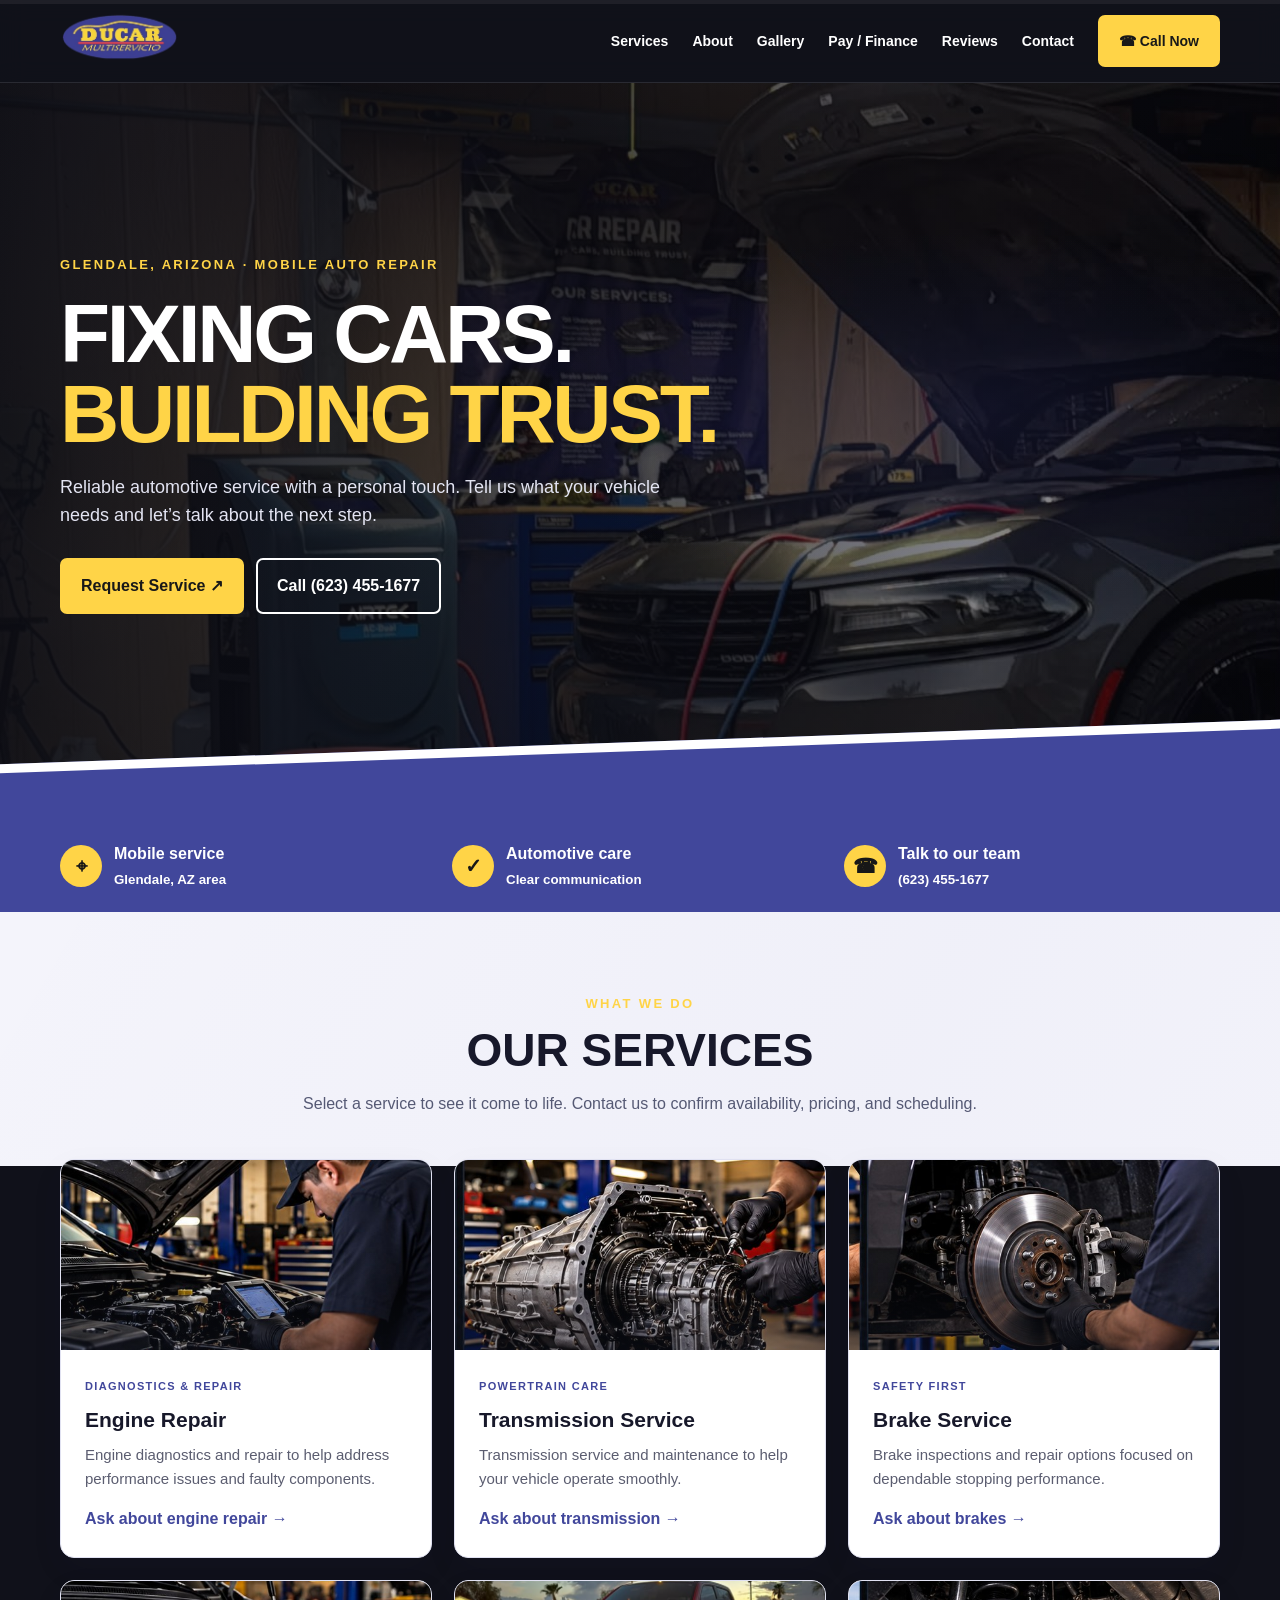
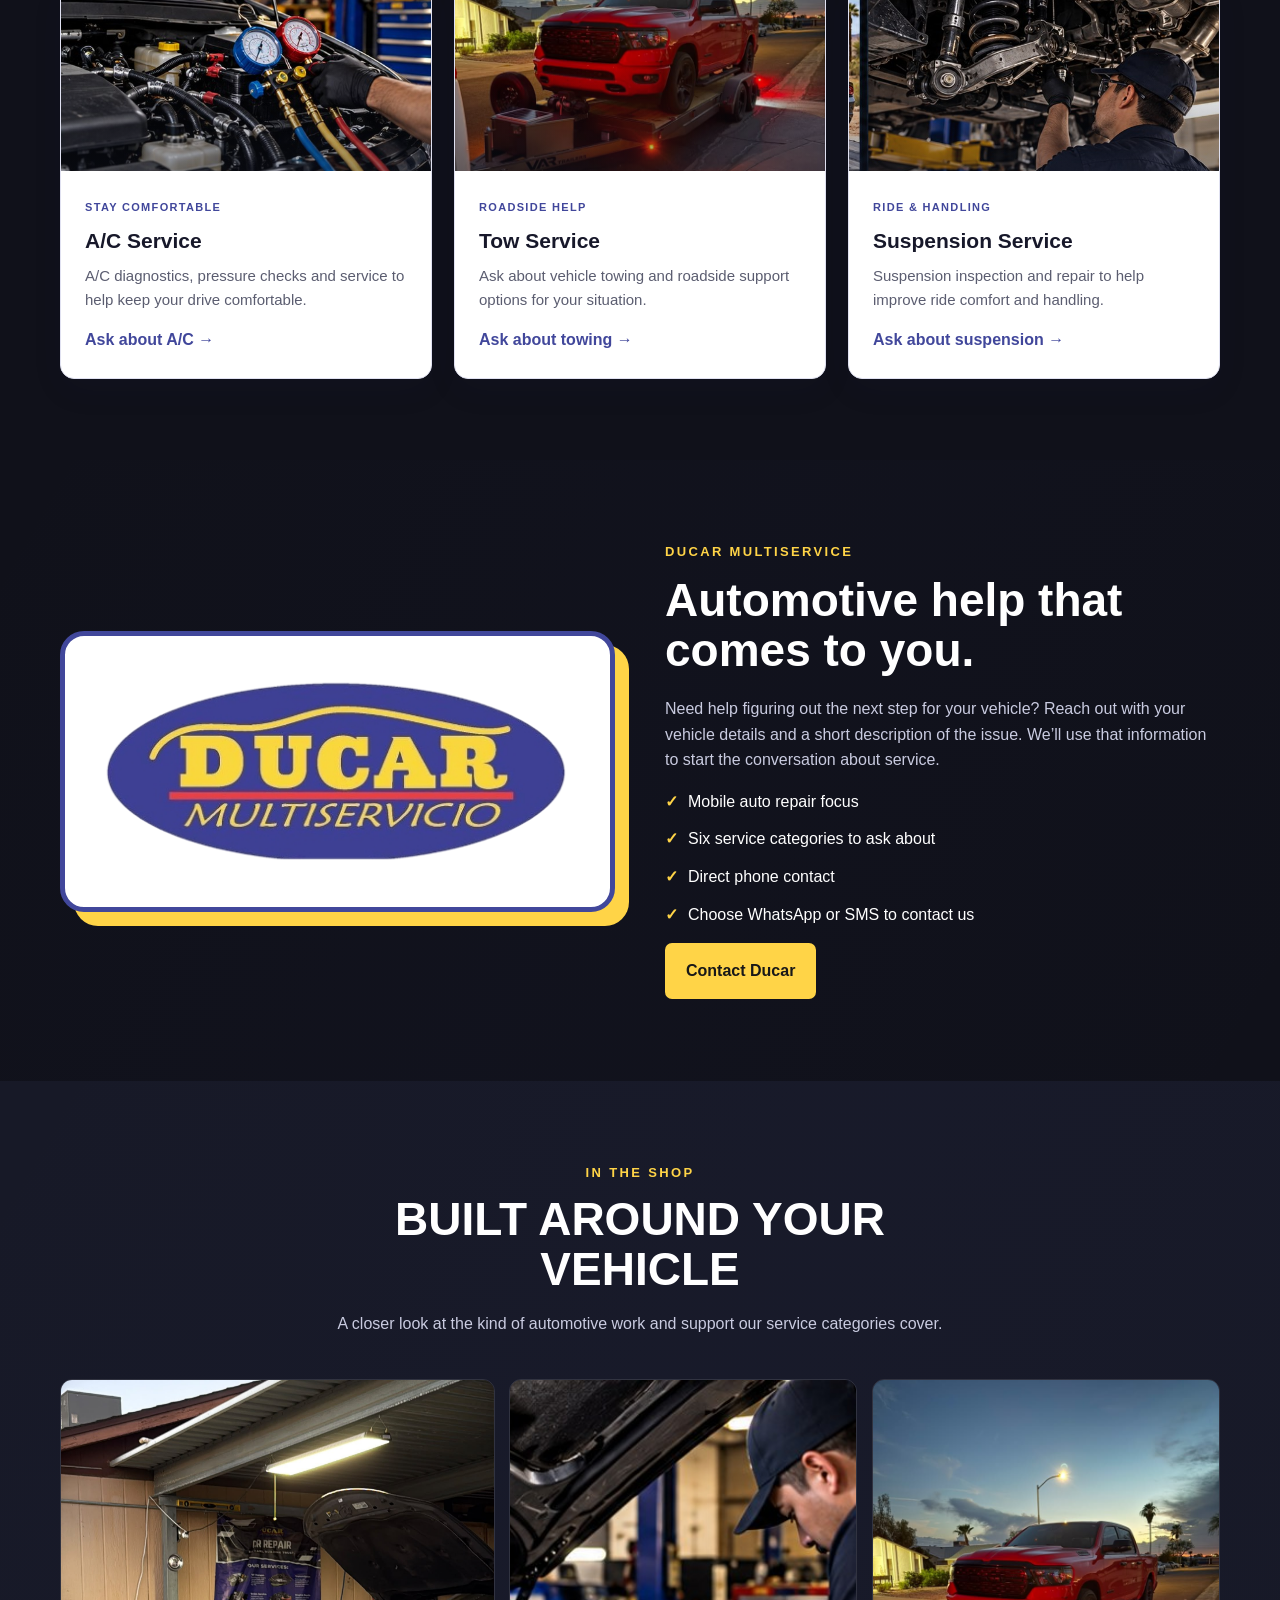
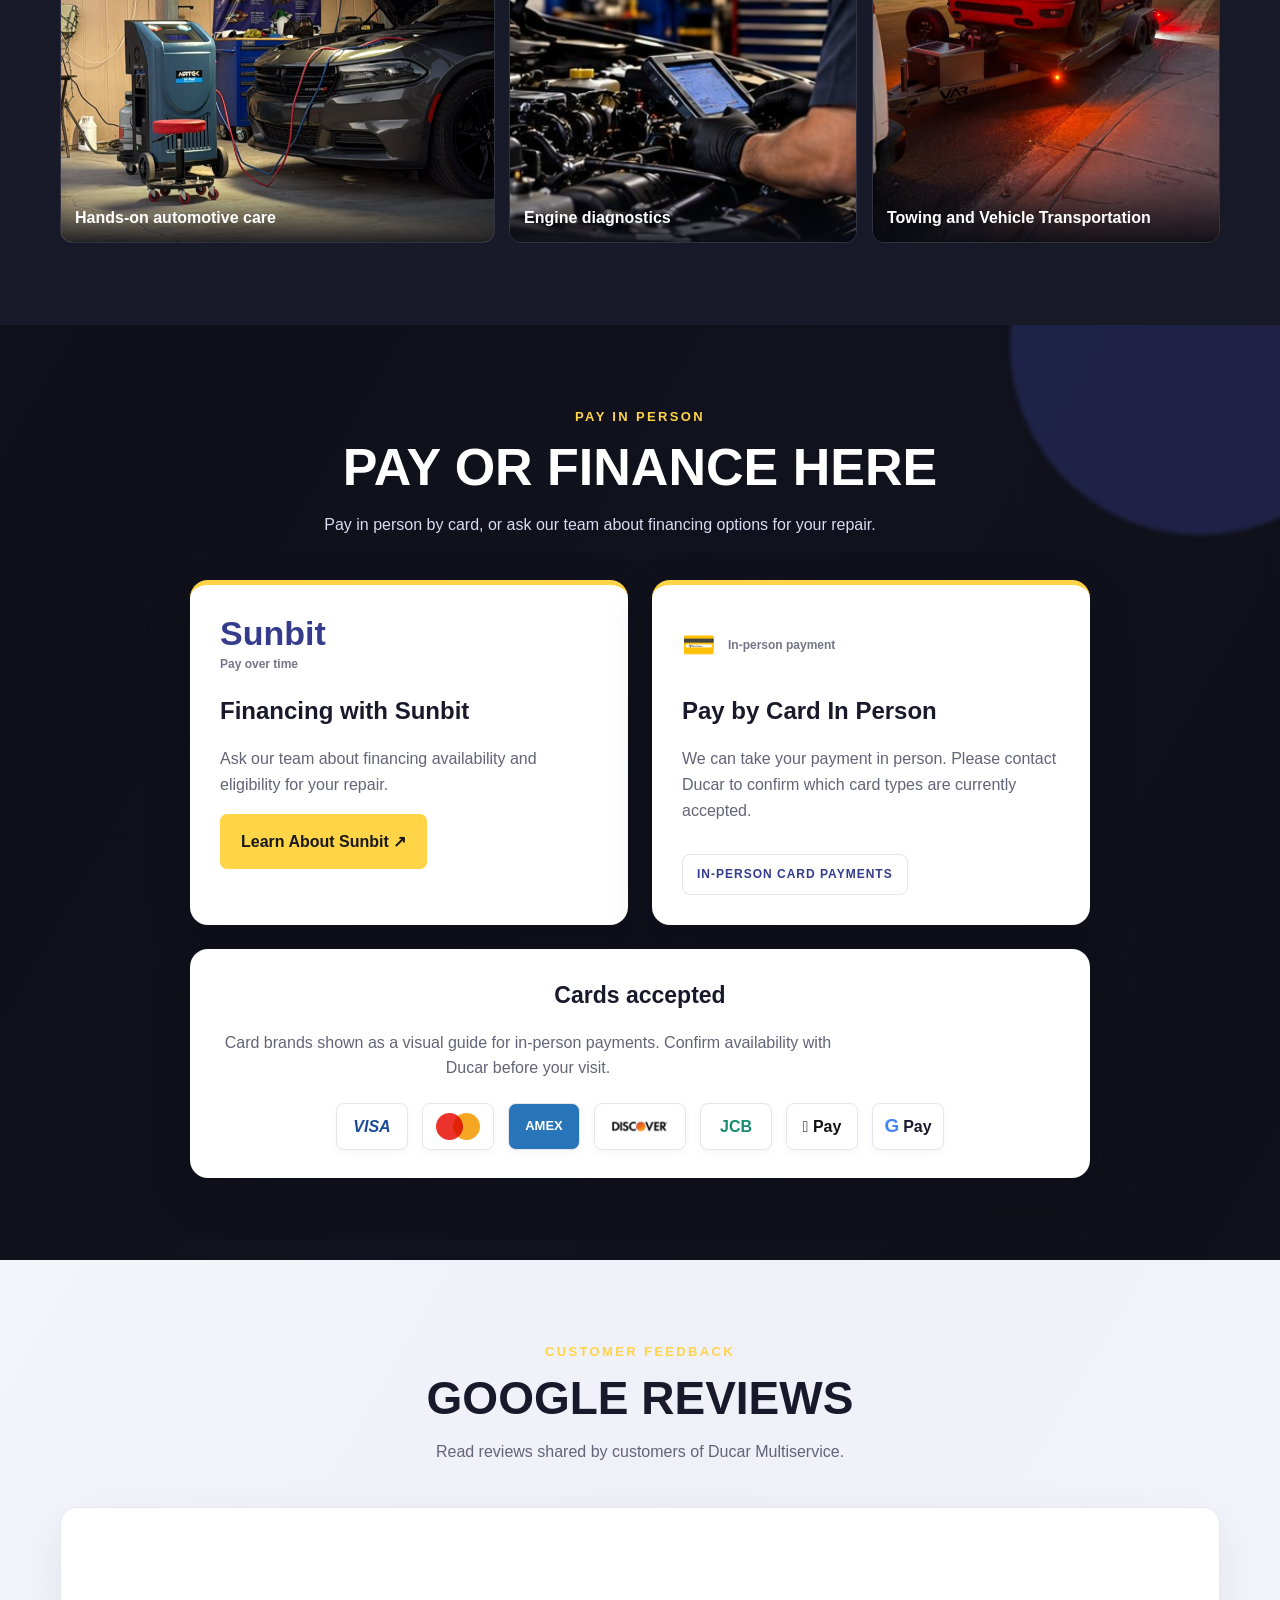
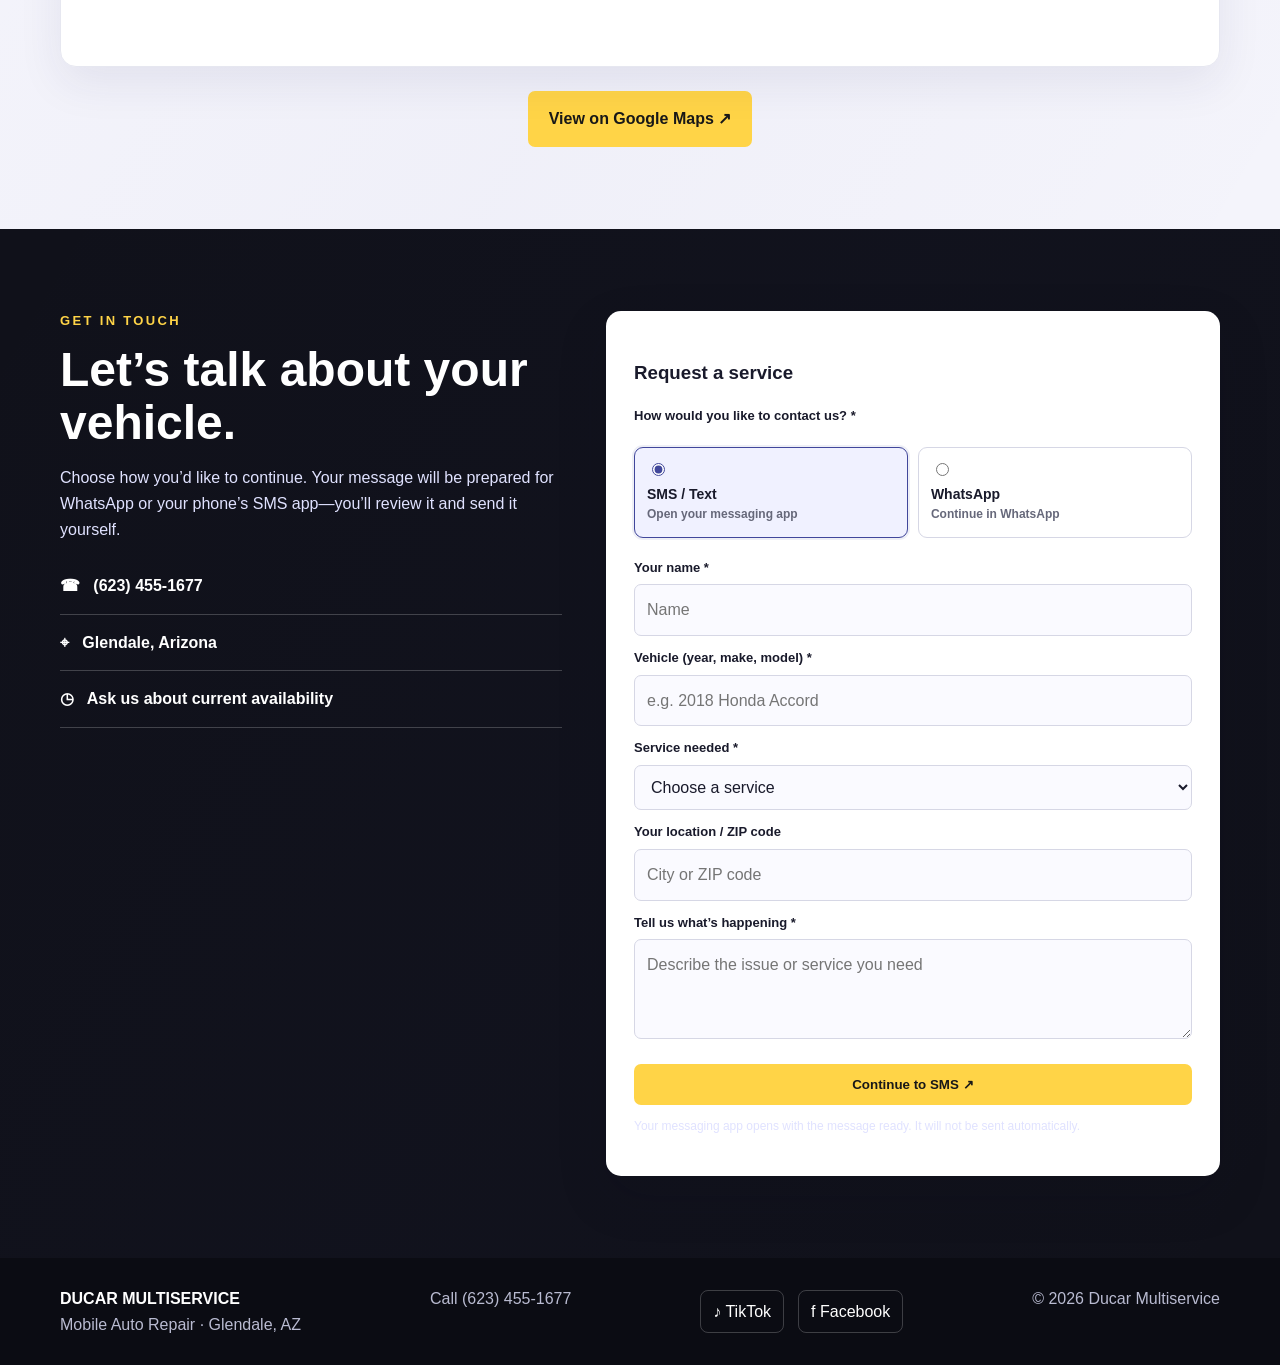
==== commit 9465e525: "Add files via upload" ====
--- a/index.html
+++ b/index.html
@@ -3,15 +3,12 @@
 <head>
 <meta charset="utf-8"><meta name="viewport" content="width=device-width, initial-scale=1">
 <meta name="theme-color" content="#41479b">
-<link rel="icon" type="image/png" sizes="32x32" href="assets/favicon.png">
-<link rel="shortcut icon" href="assets/favicon.ico">
-<link rel="apple-touch-icon" href="assets/favicon.png">
 <meta name="description" content="Ducar Multiservice — mobile auto repair in Glendale, Arizona. Engine, transmission, brake, A/C, towing and suspension service.">
 <title>Ducar Multiservice | Mobile Auto Repair</title>
 <style>
 :root{--blue:#41479b;--blue2:#303678;--yellow:#ffd447;--red:#e94855;--white:#fff;--ink:#10111a;--muted:#bfc3e9;--panel:#191b2b}
 *{box-sizing:border-box}html{scroll-behavior:auto;scroll-padding-top:85px}body{margin:0;background:#10111a;color:var(--white);font-family:Inter,Arial,Helvetica,sans-serif;line-height:1.6}a{color:inherit;text-decoration:none}.wrap{width:min(1160px,92%);margin:auto}
-header{position:sticky;top:0;z-index:10;background:rgba(16,17,26,.94);backdrop-filter:blur(12px);border-bottom:1px solid #ffffff1c}.nav{height:82px;display:flex;align-items:center;justify-content:space-between;gap:24px}.brand img{width:120px;height:70px;object-fit:contain;animation:brandFloat 4.2s ease-in-out infinite;filter:drop-shadow(0 0 5px #ffd44720)}.links{display:flex;gap:24px;align-items:center;font-size:14px;font-weight:800}.links a:not(.btn):hover{color:var(--yellow)}
+header{position:sticky;top:0;z-index:10;background:rgba(16,17,26,.94);backdrop-filter:blur(12px);border-bottom:1px solid #ffffff1c}.nav{height:82px;display:flex;align-items:center;justify-content:space-between;gap:24px}.brand img{width:120px;height:70px;object-fit:contain}.links{display:flex;gap:24px;align-items:center;font-size:14px;font-weight:800}.links a:not(.btn):hover{color:var(--yellow)}
 .btn{display:inline-flex;align-items:center;justify-content:center;gap:9px;background:var(--yellow);color:#181818;padding:13px 19px;border-radius:7px;font-weight:900;border:2px solid var(--yellow);transition:transform .25s,box-shadow .25s,background .25s;cursor:pointer}.btn:hover{transform:translateY(-3px);box-shadow:0 10px 24px #ffd44735;background:#ffe477}.btn.outline{background:transparent;color:white;border-color:#fff}.btn.outline:hover{color:var(--yellow);border-color:var(--yellow)}
 .hero{position:relative;isolation:isolate;overflow:hidden;min-height:620px;display:flex;align-items:center;background:linear-gradient(90deg,rgba(10,11,18,.94),rgba(10,11,18,.68) 54%,rgba(10,11,18,.30)),url('assets/ducar-garage.jpg') center 54%/cover}.hero:before{content:"";position:absolute;inset:0;background:radial-gradient(ellipse at 78% 48%,transparent 0,transparent 22%,#10111a33 70%);z-index:-1}.hero:after{content:"";position:absolute;inset:auto -5% -80px -5%;height:150px;background:var(--blue);border-top:9px solid white;transform:rotate(-2deg);z-index:-1}.hero-content{padding:90px 0 125px;max-width:760px}.eyebrow{color:var(--yellow);font-weight:900;letter-spacing:.18em;text-transform:uppercase;font-size:13px}.hero h1{font-size:clamp(42px,7vw,82px);line-height:.98;letter-spacing:-.04em;margin:18px 0}.hero h1 em{font-style:normal;color:var(--yellow)}.hero p{font-size:18px;max-width:600px;color:#e3e4f2}.actions{display:flex;gap:12px;flex-wrap:wrap;margin-top:28px}.strip{background:var(--blue);padding:20px 0}.strip-grid{display:grid;grid-template-columns:repeat(3,1fr);gap:16px}.strip-item{display:flex;align-items:center;gap:12px;font-weight:800}.strip-item b{display:grid;place-items:center;width:42px;height:42px;border-radius:50%;background:var(--yellow);color:#171717;font-size:20px}
 section{padding:82px 0}.section-head{text-align:center;max-width:700px;margin:0 auto 42px}.section-head h2{font-size:clamp(30px,4vw,46px);line-height:1.1;margin:10px 0}.section-head p{color:#c9cbe0}.services{background:#f4f4fb;color:#17182a;position:relative}.services .section-head p{color:#555974}.cards{display:grid;grid-template-columns:repeat(3,1fr);gap:22px}.service{background:white;border-radius:14px;overflow:hidden;border:1px solid #e0e1f1;box-shadow:0 12px 35px #20245a0d;transition:transform .65s cubic-bezier(.22,1,.36,1),box-shadow .65s cubic-bezier(.22,1,.36,1);transform-style:preserve-3d}.service:hover,.service:focus-within{transform:translateY(-10px) rotateX(1deg) rotateY(-1deg);box-shadow:0 22px 42px #20245a28}.service img{display:block;width:100%;height:190px;object-fit:cover;transition:transform .8s cubic-bezier(.22,1,.36,1),filter .6s ease}.service:hover img{transform:scale(1.06);filter:saturate(1.15)}.service-image{overflow:hidden;position:relative}.service-image:after{content:"";position:absolute;inset:45% 0 0;background:linear-gradient(transparent,#11152270);pointer-events:none}.service-body{padding:22px 24px 25px}.service .tag{font-size:11px;text-transform:uppercase;letter-spacing:.12em;color:var(--blue);font-weight:900}.service h3{margin:5px 0 7px;font-size:21px}.service p{margin:0;color:#5b5d70;font-size:15px}.service a{display:inline-block;margin-top:15px;color:var(--blue);font-weight:900}.service a:hover{color:#b52839}
@@ -26,13 +23,12 @@
 .hero:before{background:radial-gradient(ellipse at var(--spot-x) var(--spot-y),#41479b30 0,transparent 32%),radial-gradient(ellipse at 78% 48%,transparent 0,transparent 22%,#10111a33 70%);transition:background-position .12s linear}
 .hero .eyebrow,.hero h1,.hero p,.hero .actions{animation:heroTextIn .8s cubic-bezier(.2,.75,.25,1) both}
 .hero .eyebrow{animation-delay:.12s}.hero h1{animation-delay:.24s}.hero p{animation-delay:.38s}.hero .actions{animation-delay:.52s}
-.brand img{transition:transform .35s ease,filter .35s ease}.brand:hover img{animation-play-state:paused;transform:scale(1.06) rotate(-2deg);filter:drop-shadow(0 0 14px #ffd44790)}
+.brand img{transition:transform .35s ease,filter .35s ease}.brand:hover img{transform:scale(1.06) rotate(-2deg);filter:drop-shadow(0 0 12px #ffd44740)}
 .links a:not(.btn){position:relative;transition:color .2s ease}.links a:not(.btn):after{content:"";position:absolute;left:0;right:100%;bottom:-7px;height:2px;background:var(--yellow);transition:right .45s cubic-bezier(.22,1,.36,1)}.links a:not(.btn):hover:after,.links a:not(.btn).active:after{right:0}.links a.active{color:var(--yellow)}
 .reveal{opacity:0;transform:translate3d(0,44px,0) scale(.98);filter:blur(5px);transition:opacity 1.15s cubic-bezier(.22,1,.36,1),transform 1.15s cubic-bezier(.22,1,.36,1),filter 1.05s ease;transition-delay:var(--reveal-delay,0ms);will-change:opacity,transform,filter}
 .reveal.visible{opacity:1;transform:translate3d(0,0,0) scale(1);filter:blur(0)}
 .service,.financing-card,.logo-showcase,.form,.gallery figure{will-change:transform}
 .service:active,.btn:active{transform:scale(.975)}
-@keyframes brandFloat{0%,100%{transform:translateY(0);filter:drop-shadow(0 0 4px #ffd44720)}50%{transform:translateY(-3px);filter:drop-shadow(0 0 12px #ffd44770)}}
 @keyframes navEnter{from{opacity:0;transform:translateY(-18px)}to{opacity:1;transform:translateY(0)}}
 @keyframes heroSettle{from{background-size:108% auto;filter:brightness(.72)}to{background-size:cover;filter:brightness(1)}}
 @keyframes heroTextIn{from{opacity:0;transform:translateY(24px)}to{opacity:1;transform:translateY(0)}}
@@ -57,7 +53,7 @@
 @keyframes pageReady{to{overflow-x:hidden;overflow-y:auto}}
 section{scroll-margin-top:82px}
 section:not(.hero){background-image:linear-gradient(120deg,transparent 0%,#41479b06 50%,transparent 100%)}
-@media(prefers-reduced-motion:reduce){.brand img{animation:none!important}.intro-screen{display:none}.page-loading{overflow:auto}.reveal{opacity:1;transform:none;filter:none;transition:none}.hero,.hero .eyebrow,.hero h1,.hero p,.hero .actions,header{animation:none!important}.btn,.service,.service img,.gallery img{transition:none!important}}
+@media(prefers-reduced-motion:reduce){.intro-screen{display:none}.page-loading{overflow:auto}.reveal{opacity:1;transform:none;filter:none;transition:none}.hero,.hero .eyebrow,.hero h1,.hero p,.hero .actions,header{animation:none!important}.btn,.service,.service img,.gallery img{transition:none!important}}
 @media(prefers-reduced-motion:reduce){*,*:before,*:after{scroll-behavior:auto!important;transition:none!important;animation:none!important}.reveal{opacity:1;transform:none;filter:none}.scroll-progress{display:none}}
 @media(max-width:800px){.links{gap:12px}.links a:not(.btn){display:none}.hero{min-height:560px}.strip-grid{grid-template-columns:1fr}.cards{grid-template-columns:repeat(2,1fr)}.about-grid,.contact-grid{grid-template-columns:1fr}.about-grid{gap:35px}.gallery-grid{grid-template-columns:1fr 1fr}.gallery figure:first-child{grid-column:span 2}}
 @media(max-width:520px){.nav{height:70px}.brand img{width:90px;height:54px}.links .btn{padding:10px 12px;font-size:12px}.hero-content{padding:70px 0 115px}.hero p{font-size:16px}.cards,.gallery-grid{grid-template-columns:1fr}.gallery figure:first-child{grid-column:auto}.service img{height:205px}section{padding:62px 0}.form{padding:20px}.method-options{grid-template-columns:1fr 1fr}.mobile-call{display:block;position:fixed;z-index:20;bottom:12px;left:4%;width:92%;text-align:center;box-shadow:0 5px 24px #0008}.footer{padding-bottom:90px}}
@@ -78,7 +74,7 @@
 @media(max-width:520px){.map-frame{height:300px}.financing-card{padding:24px}.map-actions .btn{width:100%;text-align:center}}
 
 
-.payment-grid{display:grid;grid-template-columns:repeat(2,minmax(0,1fr));gap:24px;max-width:900px;margin:0 auto 24px}.payment-card{padding:30px;border-radius:18px;background:#fff;color:#18192a;border-top:5px solid var(--yellow);box-shadow:0 18px 45px #05061035;transition:transform .45s,box-shadow .45s}.payment-card:hover{transform:translateY(-8px);box-shadow:0 24px 55px #05061060}.payment-card p,.cards-payment p{color:#626477}.payment-card h3{font-size:24px;margin:15px 0 6px}.payment-logo{font-size:27px;font-weight:900;display:flex;align-items:center;gap:12px;min-height:62px}.payment-logo span{display:block;font-size:12px;font-weight:700;color:#747688}.sunbit-logo{font-size:34px;color:#343c8b;display:block;line-height:1.1}.sunbit-logo span{margin-top:6px}.cards-payment{max-width:900px;margin:auto;background:#fff;color:#18192a;border-radius:18px;padding:28px;text-align:center;box-shadow:0 18px 45px #05061030}.cards-payment h3{font-size:23px;margin:0}.in-person-label{display:inline-block;margin-top:15px;padding:10px 14px;border:1px solid #e5e5eb;border-radius:8px;font-weight:800;font-size:12px;letter-spacing:1px;color:#343c8b}.review-embed iframe{display:block;width:100%;height:360px;border:0;border-radius:12px;margin-top:22px}.review-note{font-size:14px;line-height:1.65;margin:12px auto;max-width:600px}.card-logos{display:flex;justify-content:center;align-items:center;gap:14px;flex-wrap:wrap;margin-top:22px}.card-logos .payment-brand{height:58px;min-width:94px;max-width:150px;padding:8px 12px;border:1px solid #e5e5eb;border-radius:9px;display:flex;align-items:center;justify-content:center;background:#fff;box-shadow:0 4px 10px #00000008;transition:transform .22s,box-shadow .22s}.card-logos .payment-brand:hover{transform:translateY(-3px);box-shadow:0 8px 18px #00000012}.card-logos .payment-brand img{display:block;max-width:100%;max-height:40px;width:auto;height:auto;object-fit:contain}.card-logos .payment-brand.brand-visa img{max-width:104px}.card-logos .payment-brand.brand-mastercard img{max-width:70px}.card-logos .payment-brand.brand-amex img{max-width:48px}.card-logos .payment-brand.brand-discover img{max-width:115px}.card-logos .payment-brand.brand-jcb img{max-width:75px}.card-logos .payment-brand.brand-applepay img{max-width:118px}.card-logos .payment-brand.brand-googlepay img{max-width:118px}.reviews{background:#f4f4fb;color:#18192a}.reviews .section-head p{color:#626477}.google-review-card{max-width:620px;margin:auto;text-align:center;background:#fff;padding:34px;border-radius:18px;box-shadow:0 16px 45px #20245a14;border:1px solid #e6e7f0;transition:transform .4s,box-shadow .4s}.google-review-card:hover{transform:translateY(-6px);box-shadow:0 22px 48px #20245a20}.google-word{font-size:24px;font-weight:800}.google-g{font-weight:900;font-size:31px;color:#4285f4;margin-right:7px}.review-stars{font-size:30px;letter-spacing:5px;color:#fbbc04;margin:8px 0}.google-review-card p{color:#626477}.review-text-link{display:block;color:var(--blue);font-weight:800;margin-top:15px}.social-links{display:flex;gap:14px;align-items:center}.social-links a{color:#fff;border:1px solid #ffffff35;padding:8px 12px;border-radius:8px;transition:all .25s}.social-links a:hover{color:var(--yellow);border-color:var(--yellow);transform:translateY(-3px)}
+.payment-grid{display:grid;grid-template-columns:repeat(2,minmax(0,1fr));gap:24px;max-width:900px;margin:0 auto 24px}.payment-card{padding:30px;border-radius:18px;background:#fff;color:#18192a;border-top:5px solid var(--yellow);box-shadow:0 18px 45px #05061035;transition:transform .45s,box-shadow .45s}.payment-card:hover{transform:translateY(-8px);box-shadow:0 24px 55px #05061060}.payment-card p,.cards-payment p{color:#626477}.payment-card h3{font-size:24px;margin:15px 0 6px}.payment-logo{font-size:27px;font-weight:900;display:flex;align-items:center;gap:12px;min-height:62px}.payment-logo span{display:block;font-size:12px;font-weight:700;color:#747688}.sunbit-logo{font-size:34px;color:#343c8b;display:block;line-height:1.1}.sunbit-logo span{margin-top:6px}.cards-payment{max-width:900px;margin:auto;background:#fff;color:#18192a;border-radius:18px;padding:28px;text-align:center;box-shadow:0 18px 45px #05061030}.cards-payment h3{font-size:23px;margin:0}.in-person-label{display:inline-block;margin-top:15px;padding:10px 14px;border:1px solid #e5e5eb;border-radius:8px;font-weight:800;font-size:12px;letter-spacing:1px;color:#343c8b}.review-embed iframe{display:block;width:100%;height:360px;border:0;border-radius:12px;margin-top:22px}.review-note{font-size:14px;line-height:1.65;margin:12px auto;max-width:600px}.card-logos{display:flex;justify-content:center;align-items:center;gap:14px;flex-wrap:wrap;margin-top:22px}.card-logos span{height:47px;min-width:72px;padding:8px 10px;border:1px solid #e5e5eb;border-radius:8px;display:flex;align-items:center;justify-content:center;background:#fff;font-weight:900;font-size:16px;box-shadow:0 4px 10px #00000008}.visa{color:#1b4a9b;font-style:italic}.mastercard{position:relative;min-width:72px}.mastercard i{width:27px;height:27px;border-radius:50%;background:#eb332b;display:block;margin:0 -5px}.mastercard i+i{background:#f5a623;mix-blend-mode:multiply}.amex{background:#2876b9!important;color:white;font-size:13px!important}.discover{color:#333;font-size:12px!important;border-bottom:3px solid #ed7c34!important}.jcb{color:#168c70}.applepay{color:#111}.googlepay b{font-size:19px;color:#4285f4;margin-right:4px}.reviews{background:#f4f4fb;color:#18192a}.reviews .section-head p{color:#626477}.google-review-card{max-width:620px;margin:auto;text-align:center;background:#fff;padding:34px;border-radius:18px;box-shadow:0 16px 45px #20245a14;border:1px solid #e6e7f0;transition:transform .4s,box-shadow .4s}.google-review-card:hover{transform:translateY(-6px);box-shadow:0 22px 48px #20245a20}.google-word{font-size:24px;font-weight:800}.google-g{font-weight:900;font-size:31px;color:#4285f4;margin-right:7px}.review-stars{font-size:30px;letter-spacing:5px;color:#fbbc04;margin:8px 0}.google-review-card p{color:#626477}.review-text-link{display:block;color:var(--blue);font-weight:800;margin-top:15px}.social-links{display:flex;gap:14px;align-items:center}.social-links a{color:#fff;border:1px solid #ffffff35;padding:8px 12px;border-radius:8px;transition:all .25s}.social-links a:hover{color:var(--yellow);border-color:var(--yellow);transform:translateY(-3px)}
 @media(max-width:800px){.payment-grid{grid-template-columns:1fr}.links a[href="#reviews"]{display:none}.card-logos{gap:9px}.cards-payment{padding:22px}}
 
 
@@ -102,35 +98,14 @@
 @media(max-width:520px){.menu-toggle{padding:9px 11px}.hero{background-position:center!important}.service:hover{transform:none}.service:active{transform:scale(.99)}}
 @media(prefers-reduced-motion:reduce){.service.is-active,.service.is-active img{transform:none}}
 
-
-.social-links{display:flex;align-items:center;gap:12px;flex-wrap:wrap}.social-links a.social-icon{display:inline-flex;align-items:center;justify-content:center;width:48px;height:48px;padding:4px;border:1px solid #ffffff30;border-radius:50%;background:transparent;transition:transform .25s ease,border-color .25s ease,background .25s ease}.social-links a.social-icon img{display:block;width:38px;height:38px;object-fit:contain}.social-links a.social-icon:hover,.social-links a.social-icon:focus-visible{transform:translateY(-3px) scale(1.06);border-color:#ffd447;background:#ffffff12}
-
-
-/* Additional payment methods and discounts */
-.extra-payment-methods{display:grid;grid-template-columns:repeat(2,minmax(0,1fr));gap:16px;max-width:900px;margin:18px auto 0}
-.extra-payment{display:flex;align-items:center;gap:14px;background:#fff;color:#18192a;border:1px solid #e5e5eb;border-radius:14px;padding:18px 22px;box-shadow:0 10px 25px #05061010}
-.extra-payment strong{font-size:18px}.extra-payment small{display:block;color:#626477;font-size:13px;margin-left:auto;text-align:right}
-.zelle-mark{font-weight:900;color:#6d1ed4;font-size:26px;letter-spacing:-1.4px}.zelle-payment-logo{width:90px;height:36px;object-fit:contain;flex:0 0 90px}
-.cash-icon{width:56px;height:38px;flex:0 0 56px}
-.discounts{max-width:900px;margin:22px auto 0;display:grid;grid-template-columns:1fr 1fr;gap:16px}
-.discount-item{display:flex;align-items:flex-start;gap:14px;background:#fff;color:#18192a;border-radius:14px;padding:20px;border-left:5px solid var(--yellow);box-shadow:0 10px 25px #05061010}
-.discount-item p{margin:0;line-height:1.65;color:#35364a}.discount-item strong{font-weight:900}
-.discount-tag{width:38px;height:38px;flex:0 0 38px;border:2px solid #343c8b;color:#343c8b;border-radius:50%;display:grid;place-items:center;font-size:22px;font-weight:900}
-.brands{background:#fff;color:#18192a;padding:70px 0}
-.brands .section-head p{color:#626477}
-.brands-grid{display:grid;grid-template-columns:repeat(5,minmax(0,1fr));gap:16px;max-width:1100px;margin:28px auto 0}
-.brand-tile{min-height:126px;padding:18px 14px;border:1px solid #e8e8ef;border-radius:14px;background:#fff;display:flex;align-items:center;justify-content:center;box-shadow:0 8px 24px #0506100a;transition:transform .25s,box-shadow .25s,border-color .25s;overflow:hidden}
-.brand-tile:hover{transform:translateY(-5px);box-shadow:0 15px 32px #05061015;border-color:#d4d5e4}
-.brand-tile img{display:block;width:100%;height:78px;object-fit:contain;max-width:175px}
-@media(max-width:800px){.extra-payment-methods,.discounts{grid-template-columns:1fr}.extra-payment small{margin-left:auto}.brands{padding:52px 0}.brands-grid{grid-template-columns:repeat(3,minmax(0,1fr));gap:10px}.brand-tile{min-height:100px;padding:12px 8px}.brand-tile img{height:62px}}
-@media(max-width:480px){.brands-grid{grid-template-columns:repeat(2,minmax(0,1fr))}.brand-tile{min-height:92px}.brand-tile img{height:58px}}
-
+.card-logos .discover-image{display:block;width:92px;height:47px;object-fit:contain;padding:5px 8px;border:1px solid #e5e5eb;border-radius:8px;background:#fff;box-shadow:0 4px 10px #00000008}
 </style>
+<script src="https://elfsightcdn.com/platform.js" async></script>
 </head>
 <body class="page-loading">
 <div class="intro-screen" id="introScreen" aria-label="Welcome to Ducar Multiservice"><div class="intro-glow"></div><img src="assets/ducar-logo.png" alt="Ducar Multiservice"><span>FIXING CARS, BUILDING TRUST.</span><div class="intro-line"><i></i></div></div>
 <div class="scroll-progress" aria-hidden="true"><span id="scrollProgress"></span></div>
-<header><div class="wrap nav"><a class="brand" href="#home" aria-label="Ducar Multiservice home"><img src="assets/ducar-logo.png" alt="Ducar Multiservicio official logo"></a><button class="menu-toggle" id="menuToggle" type="button" aria-expanded="false" aria-controls="mainNav">☰ <span>Menu</span></button><nav class="links" id="mainNav" aria-label="Main navigation"><a href="#services">Services</a><a href="#about">About</a><a href="#gallery">Gallery</a><a href="#brands">Brands</a><a href="#financing">Pay / Finance</a><a href="#reviews">Reviews</a><a href="#contact">Contact</a><a class="btn" href="tel:+16234551677">☎ Call Now</a></nav></div></header>
+<header><div class="wrap nav"><a class="brand" href="#home" aria-label="Ducar Multiservice home"><img src="assets/ducar-logo.png" alt="Ducar Multiservicio official logo"></a><button class="menu-toggle" id="menuToggle" type="button" aria-expanded="false" aria-controls="mainNav">☰ <span>Menu</span></button><nav class="links" id="mainNav" aria-label="Main navigation"><a href="#services">Services</a><a href="#about">About</a><a href="#gallery">Gallery</a><a href="#financing">Pay / Finance</a><a href="#reviews">Reviews</a><a href="#contact">Contact</a><a class="btn" href="tel:+16234551677">☎ Call Now</a></nav></div></header>
 <main>
 <section class="hero" id="home"><div class="wrap"><div class="hero-content"><div class="eyebrow">Glendale, Arizona · Mobile Auto Repair</div><h1>FIXING CARS.<br><em>BUILDING TRUST.</em></h1><p>Reliable automotive service with a personal touch. Tell us what your vehicle needs and let’s talk about the next step.</p><div class="actions"><a class="btn" href="#contact">Request Service ↗</a><a class="btn outline" href="tel:+16234551677">Call (623) 455-1677</a></div></div></div></section>
 <div class="strip"><div class="wrap strip-grid"><div class="strip-item"><b>⌖</b><div>Mobile service<br><small>Glendale, AZ area</small></div></div><div class="strip-item"><b>✓</b><div>Automotive care<br><small>Clear communication</small></div></div><div class="strip-item"><b>☎</b><div>Talk to our team<br><small>(623) 455-1677</small></div></div></div></div>
@@ -145,8 +120,6 @@
 <section class="about" id="about"><div class="wrap about-grid"><div class="logo-showcase reveal"><img src="assets/ducar-logo.png" alt="Ducar Multiservicio official logo" loading="lazy"></div><div class="reveal"><div class="eyebrow">Ducar Multiservice</div><h2>Automotive help that comes to you.</h2><p>Need help figuring out the next step for your vehicle? Reach out with your vehicle details and a short description of the issue. We’ll use that information to start the conversation about service.</p><ul class="checks"><li>Mobile auto repair focus</li><li>Six service categories to ask about</li><li>Direct phone contact</li><li>Choose WhatsApp or SMS to contact us</li></ul><a class="btn" href="#contact">Contact Ducar</a></div></div></section>
 <section class="gallery" id="gallery"><div class="wrap"><div class="section-head reveal"><div class="eyebrow">In the shop</div><h2>BUILT AROUND YOUR VEHICLE</h2><p>A closer look at the kind of automotive work and support our service categories cover.</p></div><div class="gallery-grid"><figure class="reveal"><img src="assets/ducar-garage.jpg" alt="Vehicle being serviced in the Ducar garage" loading="lazy"><figcaption>Hands-on automotive care</figcaption></figure><figure class="reveal"><img src="assets/engine.jpg" alt="Engine diagnostic work" loading="lazy"><figcaption>Engine diagnostics</figcaption></figure><figure class="reveal"><img src="assets/ducar-tow-truck.jpg" alt="Red pickup truck secured on a trailer at dusk" loading="lazy"><figcaption>Towing and Vehicle Transportation</figcaption></figure></div></div></section>
 
-<section class="brands" id="brands"><div class="wrap"><div class="section-head reveal"><div class="eyebrow">Automotive brands</div><h2>VEHICLES WE WORK WITH</h2><p>We service many vehicle makes. Contact us to confirm service availability for your vehicle.</p></div><div class="brands-grid reveal" aria-label="Vehicle makes"><div class="brand-tile"><img src="assets/brand-chevrolet.png" alt="Chevrolet logo" loading="lazy"></div><div class="brand-tile"><img src="assets/brand-gmc.png" alt="GMC logo" loading="lazy"></div><div class="brand-tile"><img src="assets/brand-nissan.png" alt="Nissan logo" loading="lazy"></div><div class="brand-tile"><img src="assets/brand-infiniti.png" alt="INFINITI logo" loading="lazy"></div><div class="brand-tile"><img src="assets/brand-toyota.png" alt="Toyota logo" loading="lazy"></div><div class="brand-tile"><img src="assets/brand-lexus.png" alt="Lexus logo" loading="lazy"></div><div class="brand-tile"><img src="assets/brand-acura.png" alt="Acura logo" loading="lazy"></div><div class="brand-tile"><img src="assets/brand-honda.png" alt="Honda logo" loading="lazy"></div><div class="brand-tile"><img src="assets/brand-volkswagen.png" alt="Volkswagen logo" loading="lazy"></div><div class="brand-tile"><img src="assets/brand-audi.png" alt="Audi logo" loading="lazy"></div><div class="brand-tile"><img src="assets/brand-kia.png" alt="Kia logo" loading="lazy"></div><div class="brand-tile"><img src="assets/brand-cadillac.png" alt="Cadillac logo" loading="lazy"></div><div class="brand-tile"><img src="assets/brand-buick.png" alt="Buick logo" loading="lazy"></div><div class="brand-tile"><img src="assets/brand-hyundai.png" alt="Hyundai logo" loading="lazy"></div><div class="brand-tile"><img src="assets/brand-jeep.png" alt="Jeep logo" loading="lazy"></div><div class="brand-tile"><img src="assets/brand-ram.png" alt="RAM logo" loading="lazy"></div><div class="brand-tile"><img src="assets/brand-subaru.png" alt="Subaru logo" loading="lazy"></div><div class="brand-tile"><img src="assets/brand-mitsubishi.png" alt="Mitsubishi logo" loading="lazy"></div><div class="brand-tile"><img src="assets/brand-mazda.png" alt="Mazda logo" loading="lazy"></div><div class="brand-tile"><img src="assets/brand-ford.png" alt="Ford logo" loading="lazy"></div><div class="brand-tile"><img src="assets/brand-lincoln.png" alt="Lincoln logo" loading="lazy"></div><div class="brand-tile"><img src="assets/brand-suzuki.png" alt="Suzuki logo" loading="lazy"></div><div class="brand-tile"><img src="assets/brand-chrysler.png" alt="Chrysler logo" loading="lazy"></div><div class="brand-tile"><img src="assets/brand-pontiac.png" alt="Pontiac logo" loading="lazy"></div></div></div></section>
-
 <section class="financing" id="financing">
   <div class="wrap">
     <div class="section-head reveal"><div class="eyebrow">Pay in person</div><h2>PAY OR FINANCE HERE</h2><p>Pay in person by card, or ask our team about financing options for your repair.</p></div>
@@ -154,24 +127,16 @@
       <article class="payment-card sunbit reveal"><div class="payment-logo sunbit-logo">Sunbit<span>Pay over time</span></div><h3>Financing with Sunbit</h3><p>Ask our team about financing availability and eligibility for your repair.</p><a class="btn" href="https://sunbit.com/" target="_blank" rel="noopener noreferrer">Learn About Sunbit ↗</a></article>
       <article class="payment-card reveal"><div class="payment-logo">💳 <span>In-person payment</span></div><h3>Pay by Card In Person</h3><p>We can take your payment in person. Please contact Ducar to confirm which card types are currently accepted.</p><div class="in-person-label">IN-PERSON CARD PAYMENTS</div></article>
     </div>
-    <div class="cards-payment reveal"><h3>Cards accepted</h3><p>Card brands shown as a visual guide for in-person payments. Confirm availability with Ducar before your visit.</p><div class="card-logos" aria-label="Visa, Mastercard, American Express, Discover, JCB, Apple Pay and Google Pay"><span class="payment-brand brand-visa"><img src="assets/payment-visa.png" alt="Visa" loading="lazy"></span><span class="payment-brand brand-mastercard"><img src="assets/payment-mastercard.png" alt="Mastercard" loading="lazy"></span><span class="payment-brand brand-amex"><img src="assets/payment-amex.png" alt="American Express" loading="lazy"></span><span class="payment-brand brand-discover"><img src="assets/payment-discover.png" alt="Discover" loading="lazy"></span><span class="payment-brand brand-jcb"><img src="assets/payment-jcb.png" alt="JCB" loading="lazy"></span><span class="payment-brand brand-applepay"><img src="assets/payment-applepay.png" alt="Apple Pay" loading="lazy"></span><span class="payment-brand brand-googlepay"><img src="assets/payment-googlepay.png" alt="Google Pay" loading="lazy"></span></div></div>
-    <div class="extra-payment-methods reveal" aria-label="Additional payment methods">
-      <div class="extra-payment"><img class="zelle-payment-logo" src="assets/payment-zelle.png" alt="Zelle" loading="lazy"><strong>Zelle</strong><small>Ask us for payment details.</small></div>
-      <div class="extra-payment"><svg class="cash-icon" viewBox="0 0 64 42" role="img" aria-label="Cash bill"><rect x="2" y="2" width="60" height="38" rx="4" fill="#e6f5df" stroke="#27834a" stroke-width="2"/><rect x="8" y="7" width="48" height="28" rx="3" fill="none" stroke="#27834a" stroke-width="1.5"/><circle cx="32" cy="21" r="10" fill="#c4e8b6" stroke="#27834a" stroke-width="1.5"/><text x="32" y="26" font-size="15" text-anchor="middle" font-weight="700" fill="#27834a">$</text></svg><strong>Cash</strong><small>Cash payments accepted.</small></div>
-    </div>
-    <div class="discounts reveal">
-      <div class="discount-item"><span class="discount-tag">%</span><p><strong>Military Discount —</strong> 10% discount on most services for active duty military members and veterans with valid ID. Please confirm eligibility before service.</p></div>
-      <div class="discount-item"><span class="discount-tag">%</span><p><strong>Senior Citizen Discount —</strong> 10% discount on most services for seniors age 65 or older with valid ID. Please confirm eligibility before service.</p></div>
-    </div>
+    <div class="cards-payment reveal"><h3>Cards accepted</h3><p>Card brands shown as a visual guide for in-person payments. Confirm availability with Ducar before your visit.</p><div class="card-logos" aria-label="Visa, Mastercard, American Express, Discover, JCB, Apple Pay and Google Pay"><span class="visa">VISA</span><span class="mastercard"><i></i><i></i></span><span class="amex">AMEX</span><img class="discover-image" src="assets/DISCOVER.png" alt="Discover" loading="lazy"><span class="jcb">JCB</span><span class="applepay"> Pay</span><span class="googlepay"><b>G</b> Pay</span></div></div>
   </div>
 </section>
-<section class="reviews" id="reviews"><div class="wrap"><div class="section-head reveal"><div class="eyebrow">Customer feedback</div><h2>GOOGLE REVIEWS</h2><p>Read reviews shared by customers of Ducar Multiservice.</p></div><div class="review-embed reveal" style="background:#fff;border:1px solid #e6e7f0;border-radius:16px;padding:18px;box-shadow:0 16px 45px #20245a14;min-height:160px"><script defer async src="https://cdn.trustindex.io/loader.js?4de33f383713652e1c66f96615c"></script></div><div class="reviews-action"><a class="btn" href="https://maps.app.goo.gl/PLEjgENKfosryUf97" target="_blank" rel="noopener noreferrer">View on Google Maps ↗</a></div></div></section>
+<section class="reviews" id="reviews"><div class="wrap"><div class="section-head reveal"><div class="eyebrow">Customer feedback</div><h2>GOOGLE REVIEWS</h2><p>Read reviews shared by customers of Ducar Multiservice.</p></div><div class="review-embed reveal" style="background:#fff;border:1px solid #e6e7f0;border-radius:16px;padding:18px;box-shadow:0 16px 45px #20245a14;min-height:160px"><div class="elfsight-app-2bfcd942-7f6c-4303-9513-b77035eef1a9" data-elfsight-app-lazy></div></div><div class="reviews-action"><a class="btn" href="https://maps.app.goo.gl/PLEjgENKfosryUf97" target="_blank" rel="noopener noreferrer">View on Google Maps ↗</a></div></div></section>
 
 <section class="contact" id="contact"><div class="wrap contact-grid"><div class="reveal"><div class="eyebrow">Get in touch</div><h2>Let’s talk about your vehicle.</h2><p>Choose how you’d like to continue. Your message will be prepared for WhatsApp or your phone’s SMS app—you’ll review it and send it yourself.</p><div class="contact-detail">☎ &nbsp; (623) 455-1677</div><div class="contact-detail">⌖ &nbsp; Glendale, Arizona</div><div class="contact-detail">◷ &nbsp; Ask us about current availability</div></div>
 <form class="form reveal" id="serviceForm"><h3>Request a service</h3><label>How would you like to contact us? *</label><div class="method-options"><label class="method-option"><input type="radio" name="method" value="sms" checked><span><strong>SMS / Text</strong><small>Open your messaging app</small></span></label><label class="method-option"><input type="radio" name="method" value="whatsapp"><span><strong>WhatsApp</strong><small>Continue in WhatsApp</small></span></label></div>
 <label for="name">Your name *</label><input id="name" name="name" required placeholder="Name" autocomplete="name"><label for="vehicle">Vehicle (year, make, model) *</label><input id="vehicle" name="vehicle" required placeholder="e.g. 2018 Honda Accord"><label for="service">Service needed *</label><select id="service" name="service" required><option value="">Choose a service</option><option>Engine Repair</option><option>Transmission Service</option><option>Brake Service</option><option>A/C Service</option><option>Tow Service</option><option>Suspension Service</option><option>Other / Not sure</option></select><label for="location">Your location / ZIP code</label><input id="location" name="location" placeholder="City or ZIP code" autocomplete="postal-code"><label for="details">Tell us what’s happening *</label><textarea id="details" name="details" required placeholder="Describe the issue or service you need"></textarea><button class="btn" id="submitButton" type="submit">Continue to SMS ↗</button><p class="small" id="formHint">Your messaging app opens with the message ready. It will not be sent automatically.</p></form></div></section>
 
-</main><footer class="footer"><div class="wrap footer-inner"><div><strong>DUCAR MULTISERVICE</strong><br>Mobile Auto Repair · Glendale, AZ</div><div>Call <a href="tel:+16234551677">(623) 455-1677</a></div><div class="social-links" aria-label="Ducar Multiservice social media"><a class="social-icon" href="https://www.tiktok.com/@ducarmultiservice" target="_blank" rel="noopener noreferrer" aria-label="TikTok"><img src="assets/tiktok-icon.png" alt="TikTok"></a><a class="social-icon" href="https://instagram.com/ducarmultiservice?xtok=dG96eWVkbWtudjlu" target="_blank" rel="noopener noreferrer" aria-label="Instagram"><img src="assets/instagram-icon.png" alt="Instagram"></a><a class="social-icon" href="https://www.facebook.com/ducarmultiservice" target="_blank" rel="noopener noreferrer" aria-label="Facebook"><img src="assets/facebook-icon.png" alt="Facebook"></a></div><div>© <span id="year"></span> Ducar Multiservice</div></div></footer><a class="btn mobile-call" href="tel:+16234551677">☎ Call Ducar Multiservice</a>
+</main><footer class="footer"><div class="wrap footer-inner"><div><strong>DUCAR MULTISERVICE</strong><br>Mobile Auto Repair · Glendale, AZ</div><div>Call <a href="tel:+16234551677">(623) 455-1677</a></div><div class="social-links"><a href="https://www.tiktok.com/@ducarmultiservice" target="_blank" rel="noopener noreferrer" aria-label="TikTok">♪ TikTok</a><a href="https://www.facebook.com/ducarmultiservice" target="_blank" rel="noopener noreferrer" aria-label="Facebook">f Facebook</a></div><div>© <span id="year"></span> Ducar Multiservice</div></div></footer><a class="btn mobile-call" href="tel:+16234551677">☎ Call Ducar Multiservice</a>
 <script>
 
 document.getElementById('year').textContent=new Date().getFullYear();
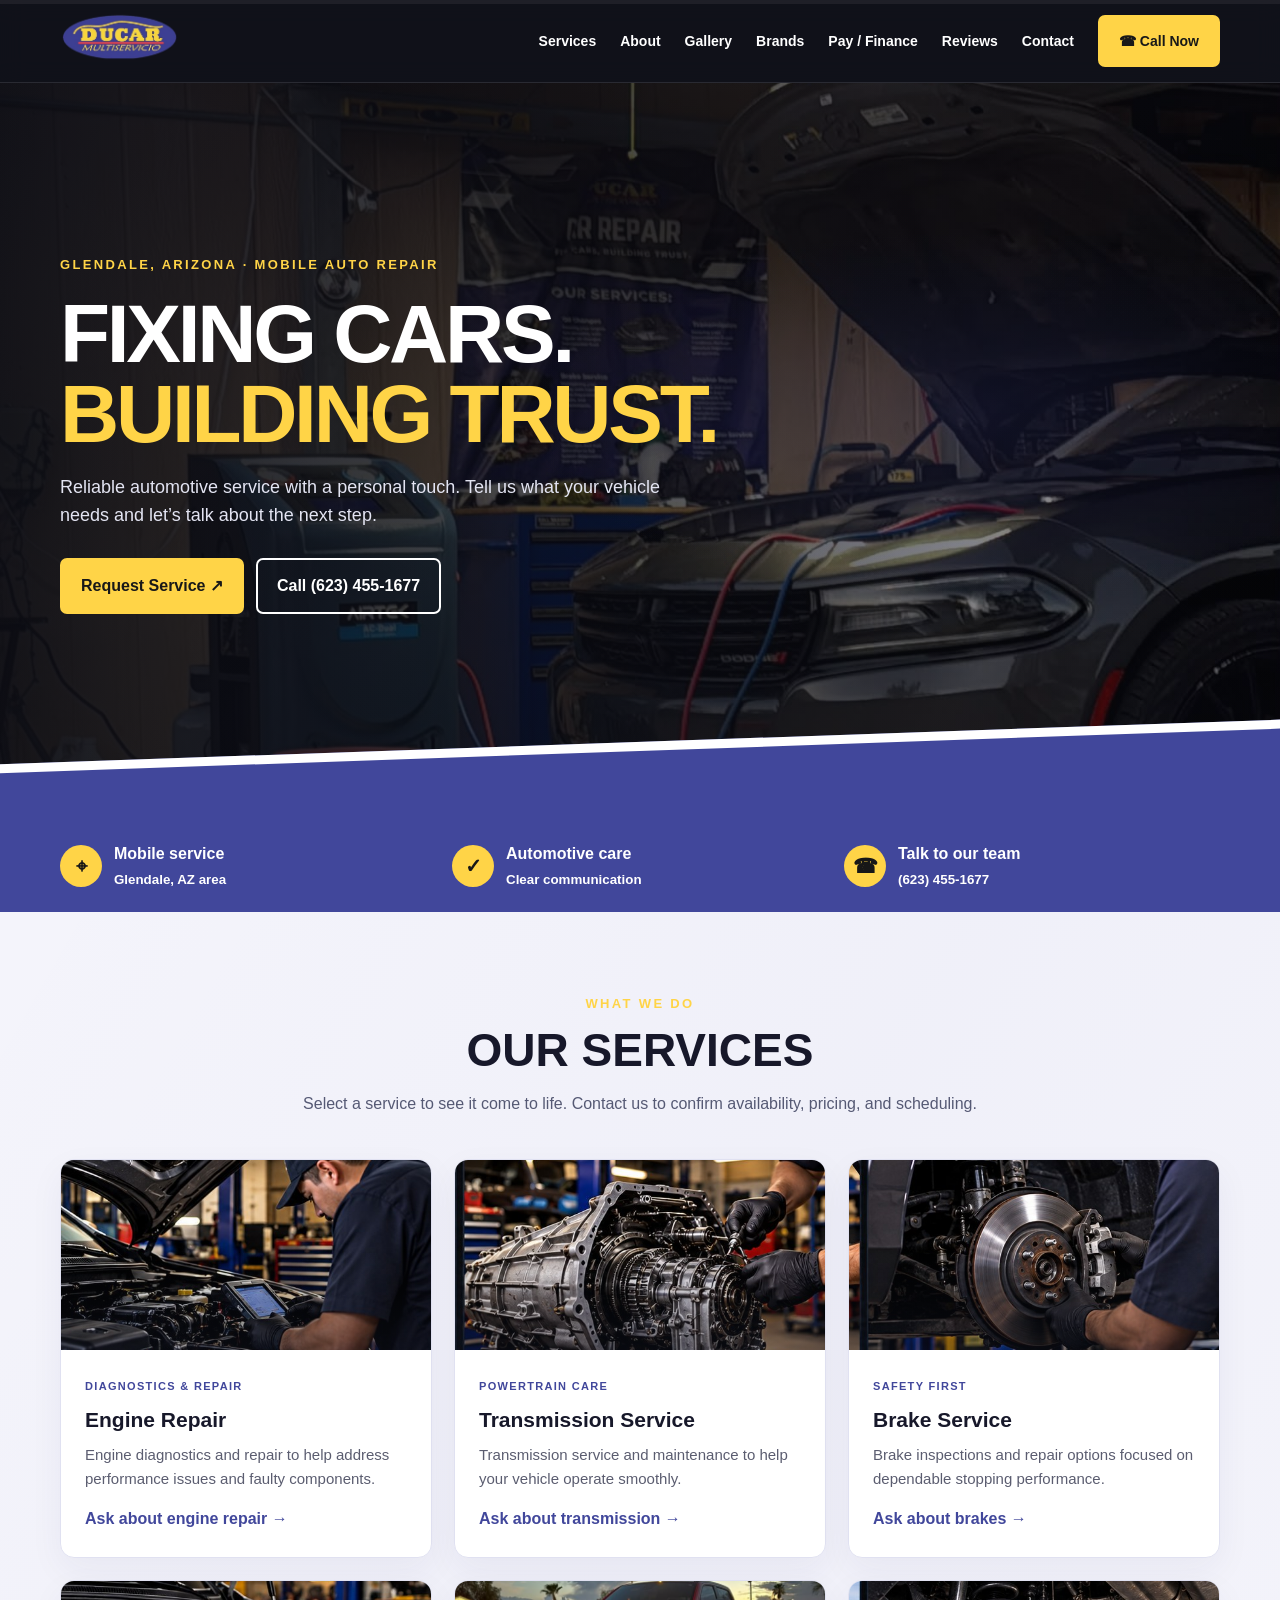
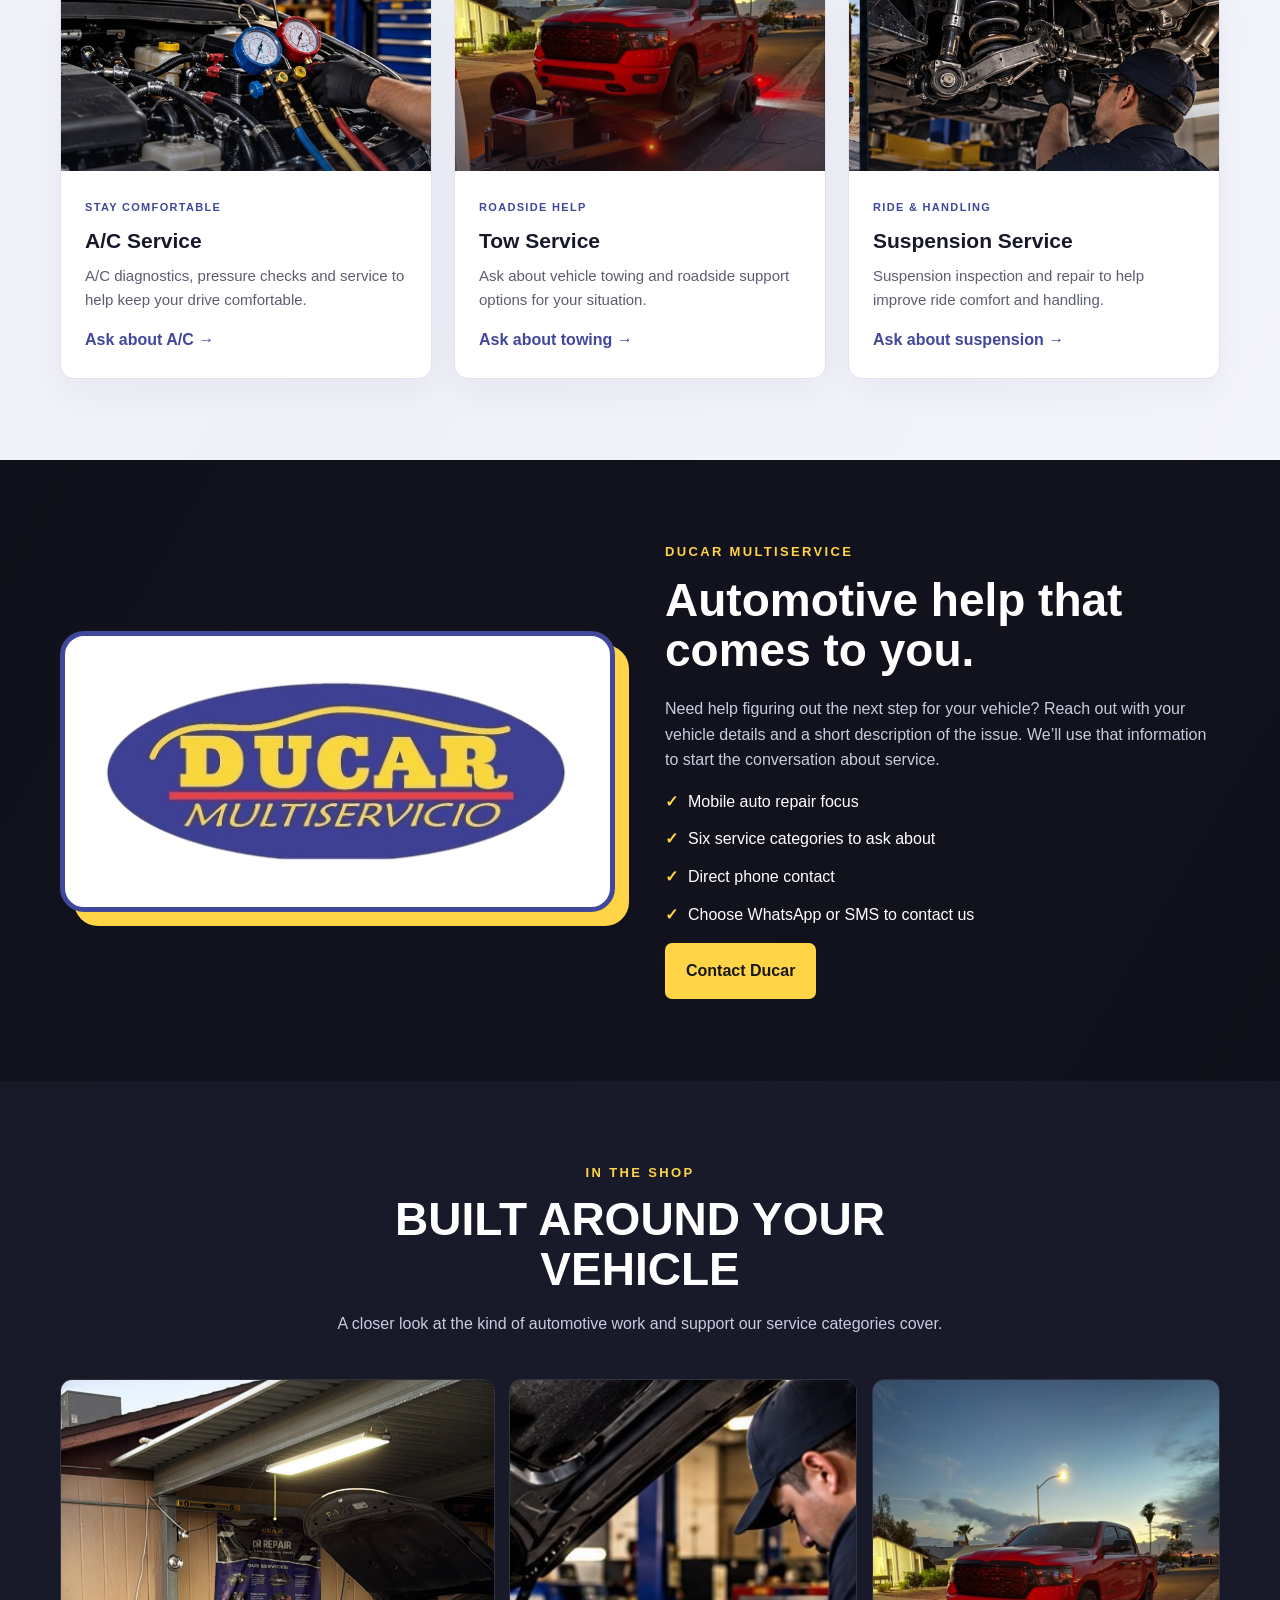
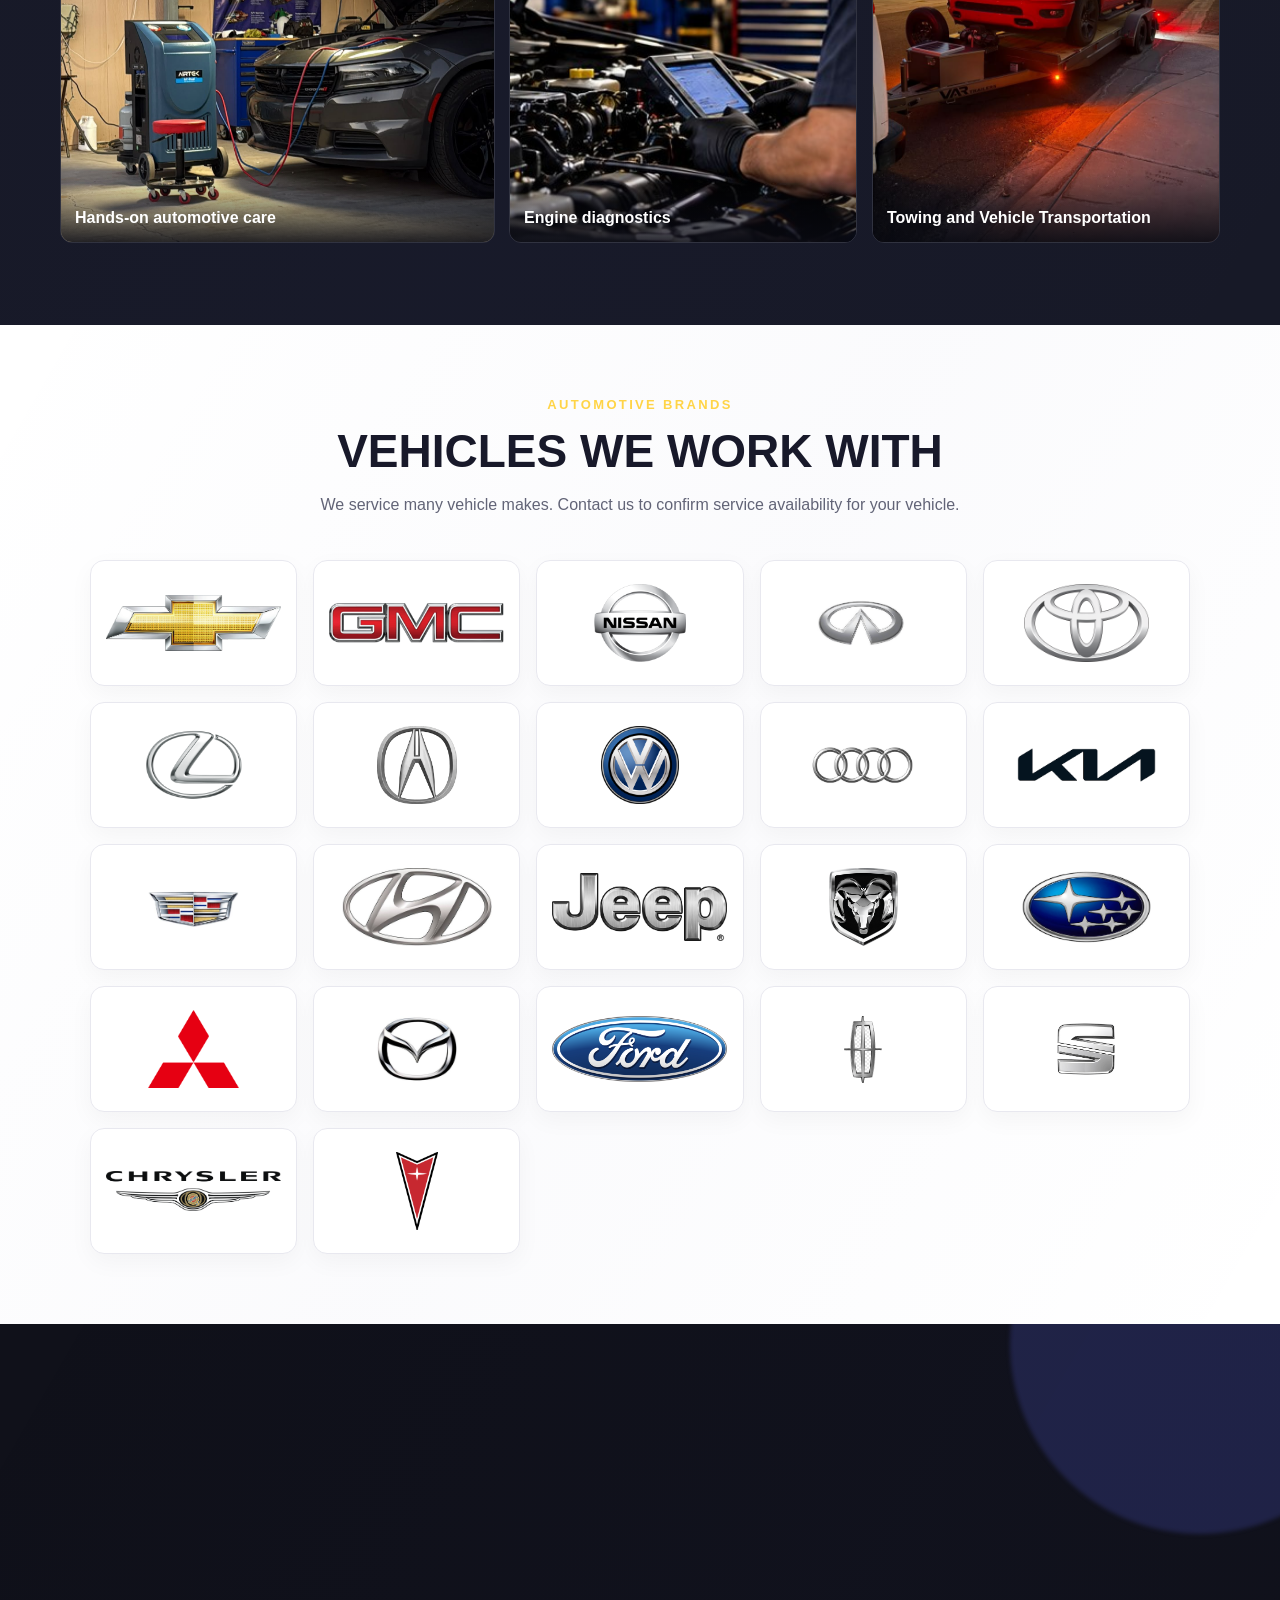
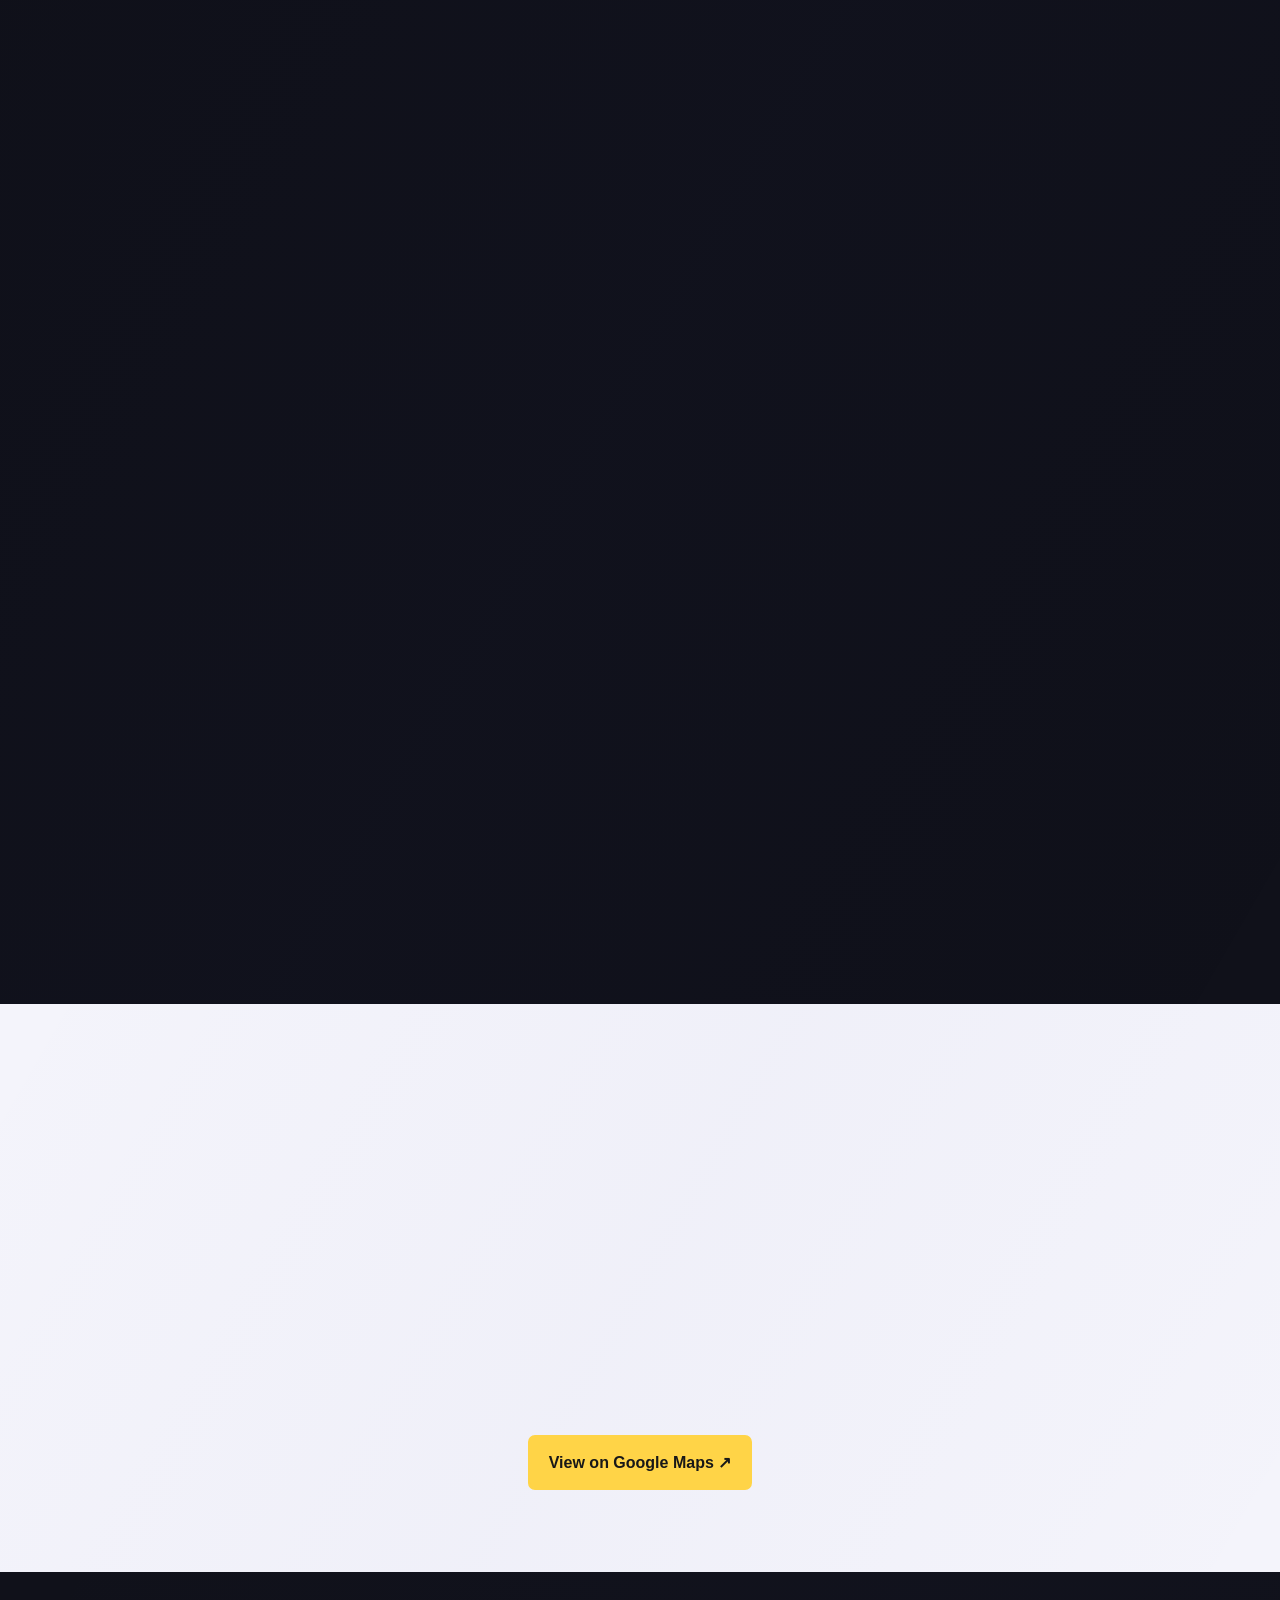
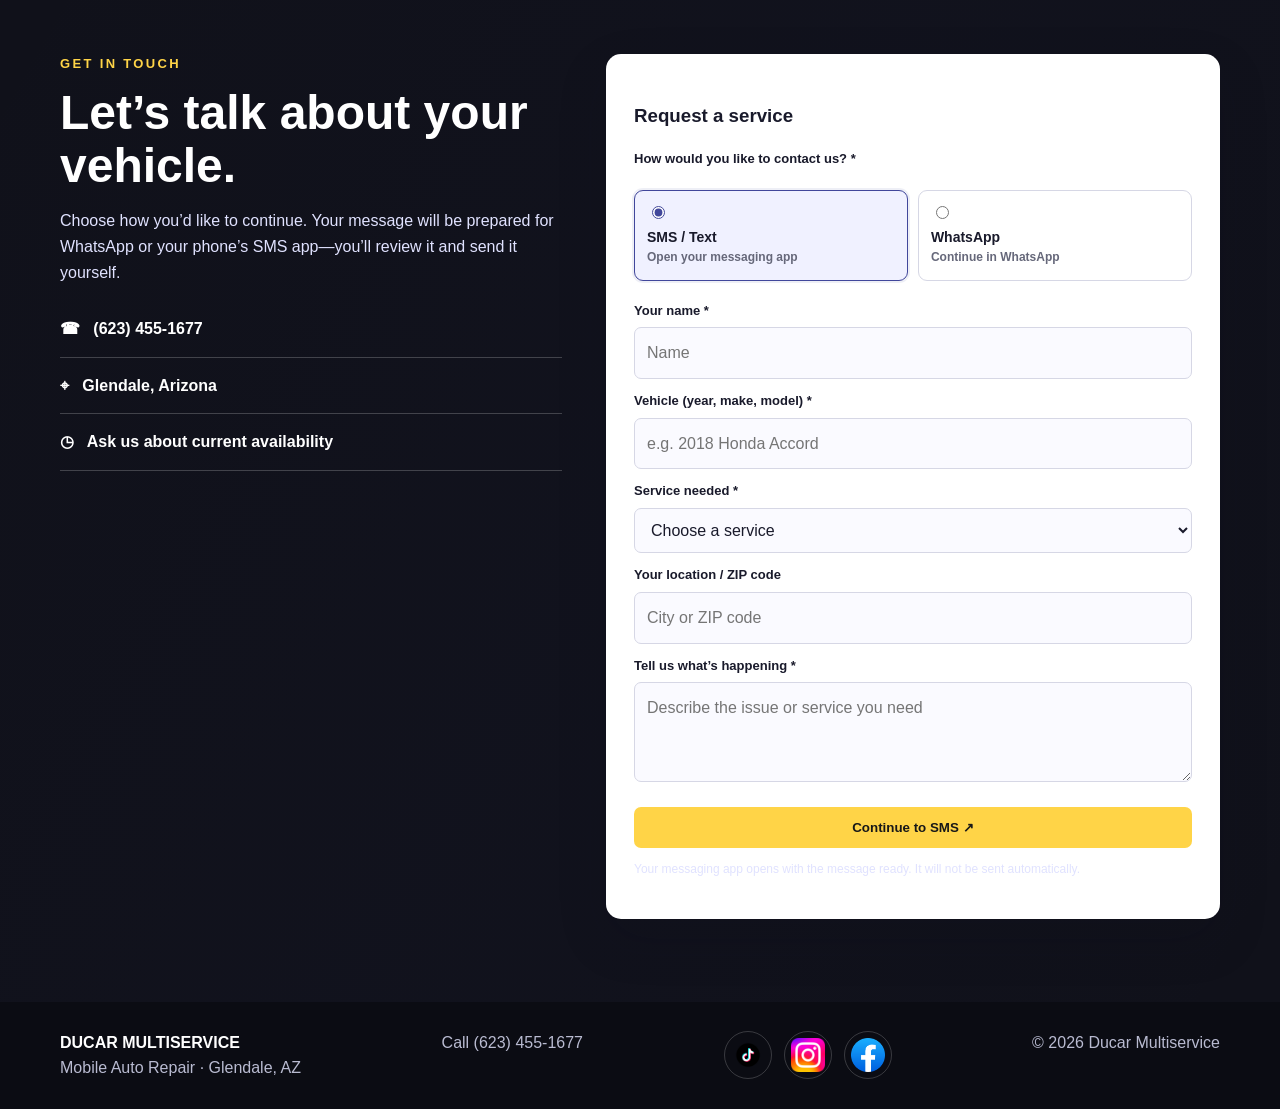
==== commit 37c86dec: "ACT1 4:21" ====
--- a/index.html
+++ b/index.html
@@ -3,6 +3,9 @@
 <head>
 <meta charset="utf-8"><meta name="viewport" content="width=device-width, initial-scale=1">
 <meta name="theme-color" content="#41479b">
+<link rel="icon" type="image/png" sizes="32x32" href="assets/favicon.png">
+<link rel="shortcut icon" href="assets/favicon.ico">
+<link rel="apple-touch-icon" href="assets/favicon.png">
 <meta name="description" content="Ducar Multiservice — mobile auto repair in Glendale, Arizona. Engine, transmission, brake, A/C, towing and suspension service.">
 <title>Ducar Multiservice | Mobile Auto Repair</title>
 <style>
@@ -74,7 +77,7 @@
 @media(max-width:520px){.map-frame{height:300px}.financing-card{padding:24px}.map-actions .btn{width:100%;text-align:center}}
 
 
-.payment-grid{display:grid;grid-template-columns:repeat(2,minmax(0,1fr));gap:24px;max-width:900px;margin:0 auto 24px}.payment-card{padding:30px;border-radius:18px;background:#fff;color:#18192a;border-top:5px solid var(--yellow);box-shadow:0 18px 45px #05061035;transition:transform .45s,box-shadow .45s}.payment-card:hover{transform:translateY(-8px);box-shadow:0 24px 55px #05061060}.payment-card p,.cards-payment p{color:#626477}.payment-card h3{font-size:24px;margin:15px 0 6px}.payment-logo{font-size:27px;font-weight:900;display:flex;align-items:center;gap:12px;min-height:62px}.payment-logo span{display:block;font-size:12px;font-weight:700;color:#747688}.sunbit-logo{font-size:34px;color:#343c8b;display:block;line-height:1.1}.sunbit-logo span{margin-top:6px}.cards-payment{max-width:900px;margin:auto;background:#fff;color:#18192a;border-radius:18px;padding:28px;text-align:center;box-shadow:0 18px 45px #05061030}.cards-payment h3{font-size:23px;margin:0}.in-person-label{display:inline-block;margin-top:15px;padding:10px 14px;border:1px solid #e5e5eb;border-radius:8px;font-weight:800;font-size:12px;letter-spacing:1px;color:#343c8b}.review-embed iframe{display:block;width:100%;height:360px;border:0;border-radius:12px;margin-top:22px}.review-note{font-size:14px;line-height:1.65;margin:12px auto;max-width:600px}.card-logos{display:flex;justify-content:center;align-items:center;gap:14px;flex-wrap:wrap;margin-top:22px}.card-logos span{height:47px;min-width:72px;padding:8px 10px;border:1px solid #e5e5eb;border-radius:8px;display:flex;align-items:center;justify-content:center;background:#fff;font-weight:900;font-size:16px;box-shadow:0 4px 10px #00000008}.visa{color:#1b4a9b;font-style:italic}.mastercard{position:relative;min-width:72px}.mastercard i{width:27px;height:27px;border-radius:50%;background:#eb332b;display:block;margin:0 -5px}.mastercard i+i{background:#f5a623;mix-blend-mode:multiply}.amex{background:#2876b9!important;color:white;font-size:13px!important}.discover{color:#333;font-size:12px!important;border-bottom:3px solid #ed7c34!important}.jcb{color:#168c70}.applepay{color:#111}.googlepay b{font-size:19px;color:#4285f4;margin-right:4px}.reviews{background:#f4f4fb;color:#18192a}.reviews .section-head p{color:#626477}.google-review-card{max-width:620px;margin:auto;text-align:center;background:#fff;padding:34px;border-radius:18px;box-shadow:0 16px 45px #20245a14;border:1px solid #e6e7f0;transition:transform .4s,box-shadow .4s}.google-review-card:hover{transform:translateY(-6px);box-shadow:0 22px 48px #20245a20}.google-word{font-size:24px;font-weight:800}.google-g{font-weight:900;font-size:31px;color:#4285f4;margin-right:7px}.review-stars{font-size:30px;letter-spacing:5px;color:#fbbc04;margin:8px 0}.google-review-card p{color:#626477}.review-text-link{display:block;color:var(--blue);font-weight:800;margin-top:15px}.social-links{display:flex;gap:14px;align-items:center}.social-links a{color:#fff;border:1px solid #ffffff35;padding:8px 12px;border-radius:8px;transition:all .25s}.social-links a:hover{color:var(--yellow);border-color:var(--yellow);transform:translateY(-3px)}
+.payment-grid{display:grid;grid-template-columns:repeat(2,minmax(0,1fr));gap:24px;max-width:900px;margin:0 auto 24px}.payment-card{padding:30px;border-radius:18px;background:#fff;color:#18192a;border-top:5px solid var(--yellow);box-shadow:0 18px 45px #05061035;transition:transform .45s,box-shadow .45s}.payment-card:hover{transform:translateY(-8px);box-shadow:0 24px 55px #05061060}.payment-card p,.cards-payment p{color:#626477}.payment-card h3{font-size:24px;margin:15px 0 6px}.payment-logo{font-size:27px;font-weight:900;display:flex;align-items:center;gap:12px;min-height:62px}.payment-logo span{display:block;font-size:12px;font-weight:700;color:#747688}.sunbit-logo{font-size:34px;color:#343c8b;display:block;line-height:1.1}.sunbit-logo span{margin-top:6px}.cards-payment{max-width:900px;margin:auto;background:#fff;color:#18192a;border-radius:18px;padding:28px;text-align:center;box-shadow:0 18px 45px #05061030}.cards-payment h3{font-size:23px;margin:0}.in-person-label{display:inline-block;margin-top:15px;padding:10px 14px;border:1px solid #e5e5eb;border-radius:8px;font-weight:800;font-size:12px;letter-spacing:1px;color:#343c8b}.review-embed iframe{display:block;width:100%;height:360px;border:0;border-radius:12px;margin-top:22px}.review-note{font-size:14px;line-height:1.65;margin:12px auto;max-width:600px}.card-logos{display:flex;justify-content:center;align-items:center;gap:14px;flex-wrap:wrap;margin-top:22px}.card-logos .payment-brand{height:58px;min-width:94px;max-width:150px;padding:8px 12px;border:1px solid #e5e5eb;border-radius:9px;display:flex;align-items:center;justify-content:center;background:#fff;box-shadow:0 4px 10px #00000008;transition:transform .22s,box-shadow .22s}.card-logos .payment-brand:hover{transform:translateY(-3px);box-shadow:0 8px 18px #00000012}.card-logos .payment-brand img{display:block;max-width:100%;max-height:40px;width:auto;height:auto;object-fit:contain}.card-logos .payment-brand.brand-visa img{max-width:104px}.card-logos .payment-brand.brand-mastercard img{max-width:70px}.card-logos .payment-brand.brand-amex img{max-width:48px}.card-logos .payment-brand.brand-discover img{max-width:115px}.card-logos .payment-brand.brand-jcb img{max-width:75px}.card-logos .payment-brand.brand-applepay img{max-width:118px}.card-logos .payment-brand.brand-googlepay img{max-width:118px}.reviews{background:#f4f4fb;color:#18192a}.reviews .section-head p{color:#626477}.google-review-card{max-width:620px;margin:auto;text-align:center;background:#fff;padding:34px;border-radius:18px;box-shadow:0 16px 45px #20245a14;border:1px solid #e6e7f0;transition:transform .4s,box-shadow .4s}.google-review-card:hover{transform:translateY(-6px);box-shadow:0 22px 48px #20245a20}.google-word{font-size:24px;font-weight:800}.google-g{font-weight:900;font-size:31px;color:#4285f4;margin-right:7px}.review-stars{font-size:30px;letter-spacing:5px;color:#fbbc04;margin:8px 0}.google-review-card p{color:#626477}.review-text-link{display:block;color:var(--blue);font-weight:800;margin-top:15px}.social-links{display:flex;gap:14px;align-items:center}.social-links a{color:#fff;border:1px solid #ffffff35;padding:8px 12px;border-radius:8px;transition:all .25s}.social-links a:hover{color:var(--yellow);border-color:var(--yellow);transform:translateY(-3px)}
 @media(max-width:800px){.payment-grid{grid-template-columns:1fr}.links a[href="#reviews"]{display:none}.card-logos{gap:9px}.cards-payment{padding:22px}}
 
 
@@ -98,14 +101,41 @@
 @media(max-width:520px){.menu-toggle{padding:9px 11px}.hero{background-position:center!important}.service:hover{transform:none}.service:active{transform:scale(.99)}}
 @media(prefers-reduced-motion:reduce){.service.is-active,.service.is-active img{transform:none}}
 
-.card-logos .discover-image{display:block;width:92px;height:47px;object-fit:contain;padding:5px 8px;border:1px solid #e5e5eb;border-radius:8px;background:#fff;box-shadow:0 4px 10px #00000008}
+
+.social-links{display:flex;align-items:center;gap:12px;flex-wrap:wrap}.social-links a.social-icon{display:inline-flex;align-items:center;justify-content:center;width:48px;height:48px;padding:4px;border:1px solid #ffffff30;border-radius:50%;background:transparent;transition:transform .25s ease,border-color .25s ease,background .25s ease}.social-links a.social-icon img{display:block;width:38px;height:38px;object-fit:contain}.social-links a.social-icon:hover,.social-links a.social-icon:focus-visible{transform:translateY(-3px) scale(1.06);border-color:#ffd447;background:#ffffff12}
+
+
+/* Additional payment methods and discounts */
+.extra-payment-methods{display:grid;grid-template-columns:repeat(2,minmax(0,1fr));gap:16px;max-width:900px;margin:18px auto 0}
+.extra-payment{display:flex;align-items:center;gap:14px;background:#fff;color:#18192a;border:1px solid #e5e5eb;border-radius:14px;padding:18px 22px;box-shadow:0 10px 25px #05061010}
+.extra-payment strong{font-size:18px}.extra-payment small{display:block;color:#626477;font-size:13px;margin-left:auto;text-align:right}
+.zelle-mark{font-weight:900;color:#6d1ed4;font-size:26px;letter-spacing:-1.4px}.zelle-payment-logo{width:90px;height:36px;object-fit:contain;flex:0 0 90px}
+.cash-icon{width:56px;height:38px;flex:0 0 56px}
+.discounts{max-width:900px;margin:22px auto 0;display:grid;grid-template-columns:1fr 1fr;gap:16px}
+.discount-item{display:flex;align-items:flex-start;gap:14px;background:#fff;color:#18192a;border-radius:14px;padding:20px;border-left:5px solid var(--yellow);box-shadow:0 10px 25px #05061010}
+.discount-item p{margin:0;line-height:1.65;color:#35364a}.discount-item strong{font-weight:900}
+.discount-tag{width:38px;height:38px;flex:0 0 38px;border:2px solid #343c8b;color:#343c8b;border-radius:50%;display:grid;place-items:center;font-size:22px;font-weight:900}
+.brands{background:#fff;color:#18192a;padding:70px 0}
+.brands .section-head p{color:#626477}
+.brands-grid{display:grid;grid-template-columns:repeat(5,minmax(0,1fr));gap:16px;max-width:1100px;margin:28px auto 0}
+.brand-tile{min-height:126px;padding:18px 14px;border:1px solid #e8e8ef;border-radius:14px;background:#fff;display:flex;align-items:center;justify-content:center;box-shadow:0 8px 24px #0506100a;transition:transform .25s,box-shadow .25s,border-color .25s;overflow:hidden}
+.brand-tile:hover{transform:translateY(-5px);box-shadow:0 15px 32px #05061015;border-color:#d4d5e4}
+.brand-tile img{display:block;width:100%;height:78px;object-fit:contain;max-width:175px}
+@media(max-width:800px){.extra-payment-methods,.discounts{grid-template-columns:1fr}.extra-payment small{margin-left:auto}.brands{padding:52px 0}.brands-grid{grid-template-columns:repeat(3,minmax(0,1fr));gap:10px}.brand-tile{min-height:100px;padding:12px 8px}.brand-tile img{height:62px}}
+@media(max-width:480px){.brands-grid{grid-template-columns:repeat(2,minmax(0,1fr))}.brand-tile{min-height:92px}.brand-tile img{height:58px}}
+
+
+/* Social media icon visibility */
+.social-links a.social-icon{width:48px;height:48px;min-width:48px;min-height:48px;display:inline-flex!important;align-items:center;justify-content:center;overflow:hidden}
+.social-links a.social-icon img{display:block!important;width:34px!important;height:34px!important;max-width:34px;max-height:34px;object-fit:contain;opacity:1;visibility:visible}
+
 </style>
 <script src="https://elfsightcdn.com/platform.js" async></script>
 </head>
 <body class="page-loading">
 <div class="intro-screen" id="introScreen" aria-label="Welcome to Ducar Multiservice"><div class="intro-glow"></div><img src="assets/ducar-logo.png" alt="Ducar Multiservice"><span>FIXING CARS, BUILDING TRUST.</span><div class="intro-line"><i></i></div></div>
 <div class="scroll-progress" aria-hidden="true"><span id="scrollProgress"></span></div>
-<header><div class="wrap nav"><a class="brand" href="#home" aria-label="Ducar Multiservice home"><img src="assets/ducar-logo.png" alt="Ducar Multiservicio official logo"></a><button class="menu-toggle" id="menuToggle" type="button" aria-expanded="false" aria-controls="mainNav">☰ <span>Menu</span></button><nav class="links" id="mainNav" aria-label="Main navigation"><a href="#services">Services</a><a href="#about">About</a><a href="#gallery">Gallery</a><a href="#financing">Pay / Finance</a><a href="#reviews">Reviews</a><a href="#contact">Contact</a><a class="btn" href="tel:+16234551677">☎ Call Now</a></nav></div></header>
+<header><div class="wrap nav"><a class="brand" href="#home" aria-label="Ducar Multiservice home"><img src="assets/ducar-logo.png" alt="Ducar Multiservicio official logo"></a><button class="menu-toggle" id="menuToggle" type="button" aria-expanded="false" aria-controls="mainNav">☰ <span>Menu</span></button><nav class="links" id="mainNav" aria-label="Main navigation"><a href="#services">Services</a><a href="#about">About</a><a href="#gallery">Gallery</a><a href="#brands">Brands</a><a href="#financing">Pay / Finance</a><a href="#reviews">Reviews</a><a href="#contact">Contact</a><a class="btn" href="tel:+16234551677">☎ Call Now</a></nav></div></header>
 <main>
 <section class="hero" id="home"><div class="wrap"><div class="hero-content"><div class="eyebrow">Glendale, Arizona · Mobile Auto Repair</div><h1>FIXING CARS.<br><em>BUILDING TRUST.</em></h1><p>Reliable automotive service with a personal touch. Tell us what your vehicle needs and let’s talk about the next step.</p><div class="actions"><a class="btn" href="#contact">Request Service ↗</a><a class="btn outline" href="tel:+16234551677">Call (623) 455-1677</a></div></div></div></section>
 <div class="strip"><div class="wrap strip-grid"><div class="strip-item"><b>⌖</b><div>Mobile service<br><small>Glendale, AZ area</small></div></div><div class="strip-item"><b>✓</b><div>Automotive care<br><small>Clear communication</small></div></div><div class="strip-item"><b>☎</b><div>Talk to our team<br><small>(623) 455-1677</small></div></div></div></div>
@@ -120,6 +150,8 @@
 <section class="about" id="about"><div class="wrap about-grid"><div class="logo-showcase reveal"><img src="assets/ducar-logo.png" alt="Ducar Multiservicio official logo" loading="lazy"></div><div class="reveal"><div class="eyebrow">Ducar Multiservice</div><h2>Automotive help that comes to you.</h2><p>Need help figuring out the next step for your vehicle? Reach out with your vehicle details and a short description of the issue. We’ll use that information to start the conversation about service.</p><ul class="checks"><li>Mobile auto repair focus</li><li>Six service categories to ask about</li><li>Direct phone contact</li><li>Choose WhatsApp or SMS to contact us</li></ul><a class="btn" href="#contact">Contact Ducar</a></div></div></section>
 <section class="gallery" id="gallery"><div class="wrap"><div class="section-head reveal"><div class="eyebrow">In the shop</div><h2>BUILT AROUND YOUR VEHICLE</h2><p>A closer look at the kind of automotive work and support our service categories cover.</p></div><div class="gallery-grid"><figure class="reveal"><img src="assets/ducar-garage.jpg" alt="Vehicle being serviced in the Ducar garage" loading="lazy"><figcaption>Hands-on automotive care</figcaption></figure><figure class="reveal"><img src="assets/engine.jpg" alt="Engine diagnostic work" loading="lazy"><figcaption>Engine diagnostics</figcaption></figure><figure class="reveal"><img src="assets/ducar-tow-truck.jpg" alt="Red pickup truck secured on a trailer at dusk" loading="lazy"><figcaption>Towing and Vehicle Transportation</figcaption></figure></div></div></section>
 
+<section class="brands" id="brands"><div class="wrap"><div class="section-head reveal"><div class="eyebrow">Automotive brands</div><h2>VEHICLES WE WORK WITH</h2><p>We service many vehicle makes. Contact us to confirm service availability for your vehicle.</p></div><div class="brands-grid reveal" aria-label="Vehicle makes"><div class="brand-tile"><img src="assets/brand-chevrolet.png" alt="Chevrolet logo" loading="lazy"></div><div class="brand-tile"><img src="assets/brand-gmc.png" alt="GMC logo" loading="lazy"></div><div class="brand-tile"><img src="assets/brand-nissan.png" alt="Nissan logo" loading="lazy"></div><div class="brand-tile"><img src="assets/brand-infiniti.png" alt="INFINITI logo" loading="lazy"></div><div class="brand-tile"><img src="assets/brand-toyota.png" alt="Toyota logo" loading="lazy"></div><div class="brand-tile"><img src="assets/brand-lexus.png" alt="Lexus logo" loading="lazy"></div><div class="brand-tile"><img src="assets/brand-acura.png" alt="Acura logo" loading="lazy"></div><div class="brand-tile"><img src="assets/brand-volkswagen.png" alt="Volkswagen logo" loading="lazy"></div><div class="brand-tile"><img src="assets/brand-audi.png" alt="Audi logo" loading="lazy"></div><div class="brand-tile"><img src="assets/brand-kia.png" alt="Kia logo" loading="lazy"></div><div class="brand-tile"><img src="assets/brand-cadillac.png" alt="Cadillac logo" loading="lazy"></div><div class="brand-tile"><img src="assets/brand-hyundai.png" alt="Hyundai logo" loading="lazy"></div><div class="brand-tile"><img src="assets/brand-jeep.png" alt="Jeep logo" loading="lazy"></div><div class="brand-tile"><img src="assets/brand-ram.png" alt="RAM logo" loading="lazy"></div><div class="brand-tile"><img src="assets/brand-subaru.png" alt="Subaru logo" loading="lazy"></div><div class="brand-tile"><img src="assets/brand-mitsubishi.png" alt="Mitsubishi logo" loading="lazy"></div><div class="brand-tile"><img src="assets/brand-mazda.png" alt="Mazda logo" loading="lazy"></div><div class="brand-tile"><img src="assets/brand-ford.png" alt="Ford logo" loading="lazy"></div><div class="brand-tile"><img src="assets/brand-lincoln.png" alt="Lincoln logo" loading="lazy"></div><div class="brand-tile"><img src="assets/brand-suzuki.png" alt="Suzuki logo" loading="lazy"></div><div class="brand-tile"><img src="assets/brand-chrysler.png" alt="Chrysler logo" loading="lazy"></div><div class="brand-tile"><img src="assets/brand-pontiac.png" alt="Pontiac logo" loading="lazy"></div></div></div></section>
+
 <section class="financing" id="financing">
   <div class="wrap">
     <div class="section-head reveal"><div class="eyebrow">Pay in person</div><h2>PAY OR FINANCE HERE</h2><p>Pay in person by card, or ask our team about financing options for your repair.</p></div>
@@ -127,7 +159,15 @@
       <article class="payment-card sunbit reveal"><div class="payment-logo sunbit-logo">Sunbit<span>Pay over time</span></div><h3>Financing with Sunbit</h3><p>Ask our team about financing availability and eligibility for your repair.</p><a class="btn" href="https://sunbit.com/" target="_blank" rel="noopener noreferrer">Learn About Sunbit ↗</a></article>
       <article class="payment-card reveal"><div class="payment-logo">💳 <span>In-person payment</span></div><h3>Pay by Card In Person</h3><p>We can take your payment in person. Please contact Ducar to confirm which card types are currently accepted.</p><div class="in-person-label">IN-PERSON CARD PAYMENTS</div></article>
     </div>
-    <div class="cards-payment reveal"><h3>Cards accepted</h3><p>Card brands shown as a visual guide for in-person payments. Confirm availability with Ducar before your visit.</p><div class="card-logos" aria-label="Visa, Mastercard, American Express, Discover, JCB, Apple Pay and Google Pay"><span class="visa">VISA</span><span class="mastercard"><i></i><i></i></span><span class="amex">AMEX</span><img class="discover-image" src="assets/DISCOVER.png" alt="Discover" loading="lazy"><span class="jcb">JCB</span><span class="applepay"> Pay</span><span class="googlepay"><b>G</b> Pay</span></div></div>
+    <div class="cards-payment reveal"><h3>Cards accepted</h3><p>Card brands shown as a visual guide for in-person payments. Confirm availability with Ducar before your visit.</p><div class="card-logos" aria-label="Visa, Mastercard, American Express, Discover, JCB, Apple Pay and Google Pay"><span class="payment-brand brand-visa"><img src="assets/payment-visa.png" alt="Visa" loading="lazy"></span><span class="payment-brand brand-mastercard"><img src="assets/payment-mastercard.png" alt="Mastercard" loading="lazy"></span><span class="payment-brand brand-amex"><img src="assets/payment-amex.png" alt="American Express" loading="lazy"></span><span class="payment-brand brand-discover"><img src="assets/DISCOVER.png" alt="Discover" loading="lazy"></span><span class="payment-brand brand-jcb"><img src="assets/payment-jcb.png" alt="JCB" loading="lazy"></span><span class="payment-brand brand-applepay"><img src="assets/payment-applepay.png" alt="Apple Pay" loading="lazy"></span><span class="payment-brand brand-googlepay"><img src="assets/payment-googlepay.png" alt="Google Pay" loading="lazy"></span></div></div>
+    <div class="extra-payment-methods reveal" aria-label="Additional payment methods">
+      <div class="extra-payment"><img class="zelle-payment-logo" src="assets/payment-zelle.png" alt="Zelle" loading="lazy"><strong>Zelle</strong><small>Ask us for payment details.</small></div>
+      <div class="extra-payment"><svg class="cash-icon" viewBox="0 0 64 42" role="img" aria-label="Cash bill"><rect x="2" y="2" width="60" height="38" rx="4" fill="#e6f5df" stroke="#27834a" stroke-width="2"/><rect x="8" y="7" width="48" height="28" rx="3" fill="none" stroke="#27834a" stroke-width="1.5"/><circle cx="32" cy="21" r="10" fill="#c4e8b6" stroke="#27834a" stroke-width="1.5"/><text x="32" y="26" font-size="15" text-anchor="middle" font-weight="700" fill="#27834a">$</text></svg><strong>Cash</strong><small>Cash payments accepted.</small></div>
+    </div>
+    <div class="discounts reveal">
+      <div class="discount-item"><span class="discount-tag">%</span><p><strong>Military Discount —</strong> 10% discount on most services for active duty military members and veterans with valid ID. Please confirm eligibility before service.</p></div>
+      <div class="discount-item"><span class="discount-tag">%</span><p><strong>Senior Citizen Discount —</strong> 10% discount on most services for seniors age 65 or older with valid ID. Please confirm eligibility before service.</p></div>
+    </div>
   </div>
 </section>
 <section class="reviews" id="reviews"><div class="wrap"><div class="section-head reveal"><div class="eyebrow">Customer feedback</div><h2>GOOGLE REVIEWS</h2><p>Read reviews shared by customers of Ducar Multiservice.</p></div><div class="review-embed reveal" style="background:#fff;border:1px solid #e6e7f0;border-radius:16px;padding:18px;box-shadow:0 16px 45px #20245a14;min-height:160px"><div class="elfsight-app-2bfcd942-7f6c-4303-9513-b77035eef1a9" data-elfsight-app-lazy></div></div><div class="reviews-action"><a class="btn" href="https://maps.app.goo.gl/PLEjgENKfosryUf97" target="_blank" rel="noopener noreferrer">View on Google Maps ↗</a></div></div></section>
@@ -136,7 +176,7 @@
 <form class="form reveal" id="serviceForm"><h3>Request a service</h3><label>How would you like to contact us? *</label><div class="method-options"><label class="method-option"><input type="radio" name="method" value="sms" checked><span><strong>SMS / Text</strong><small>Open your messaging app</small></span></label><label class="method-option"><input type="radio" name="method" value="whatsapp"><span><strong>WhatsApp</strong><small>Continue in WhatsApp</small></span></label></div>
 <label for="name">Your name *</label><input id="name" name="name" required placeholder="Name" autocomplete="name"><label for="vehicle">Vehicle (year, make, model) *</label><input id="vehicle" name="vehicle" required placeholder="e.g. 2018 Honda Accord"><label for="service">Service needed *</label><select id="service" name="service" required><option value="">Choose a service</option><option>Engine Repair</option><option>Transmission Service</option><option>Brake Service</option><option>A/C Service</option><option>Tow Service</option><option>Suspension Service</option><option>Other / Not sure</option></select><label for="location">Your location / ZIP code</label><input id="location" name="location" placeholder="City or ZIP code" autocomplete="postal-code"><label for="details">Tell us what’s happening *</label><textarea id="details" name="details" required placeholder="Describe the issue or service you need"></textarea><button class="btn" id="submitButton" type="submit">Continue to SMS ↗</button><p class="small" id="formHint">Your messaging app opens with the message ready. It will not be sent automatically.</p></form></div></section>
 
-</main><footer class="footer"><div class="wrap footer-inner"><div><strong>DUCAR MULTISERVICE</strong><br>Mobile Auto Repair · Glendale, AZ</div><div>Call <a href="tel:+16234551677">(623) 455-1677</a></div><div class="social-links"><a href="https://www.tiktok.com/@ducarmultiservice" target="_blank" rel="noopener noreferrer" aria-label="TikTok">♪ TikTok</a><a href="https://www.facebook.com/ducarmultiservice" target="_blank" rel="noopener noreferrer" aria-label="Facebook">f Facebook</a></div><div>© <span id="year"></span> Ducar Multiservice</div></div></footer><a class="btn mobile-call" href="tel:+16234551677">☎ Call Ducar Multiservice</a>
+</main><footer class="footer"><div class="wrap footer-inner"><div><strong>DUCAR MULTISERVICE</strong><br>Mobile Auto Repair · Glendale, AZ</div><div>Call <a href="tel:+16234551677">(623) 455-1677</a></div><div class="social-links" aria-label="Ducar Multiservice social media"><a class="social-icon" href="https://www.tiktok.com/@ducarmultiservice" target="_blank" rel="noopener noreferrer" aria-label="TikTok"><img src="assets/tiktok-icon.png" alt="TikTok"></a><a class="social-icon" href="https://instagram.com/ducarmultiservice?xtok=dG96eWVkbWtudjlu" target="_blank" rel="noopener noreferrer" aria-label="Instagram"><img src="assets/instagram-icon.png" alt="Instagram"></a><a class="social-icon" href="https://www.facebook.com/ducarmultiservice" target="_blank" rel="noopener noreferrer" aria-label="Facebook"><img src="assets/facebook-icon.png" alt="Facebook"></a></div><div>© <span id="year"></span> Ducar Multiservice</div></div></footer><a class="btn mobile-call" href="tel:+16234551677">☎ Call Ducar Multiservice</a>
 <script>
 
 document.getElementById('year').textContent=new Date().getFullYear();
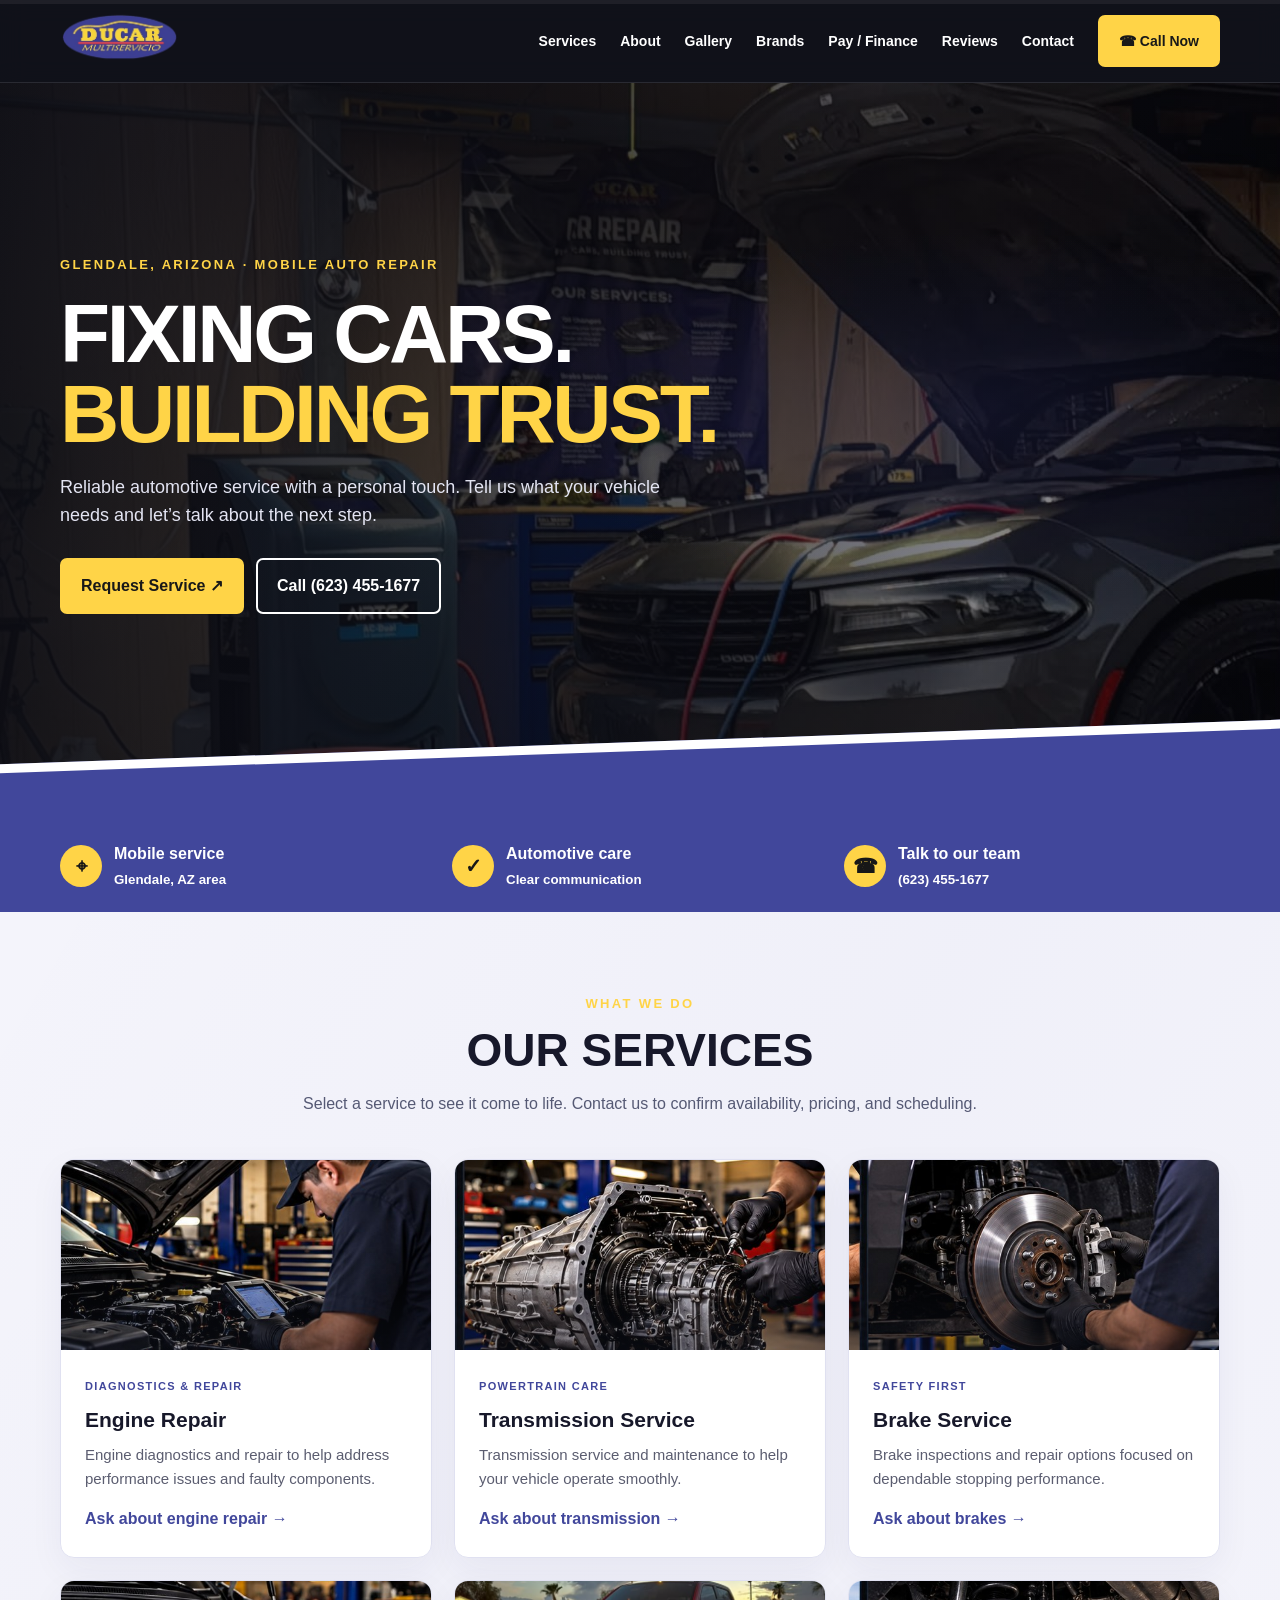
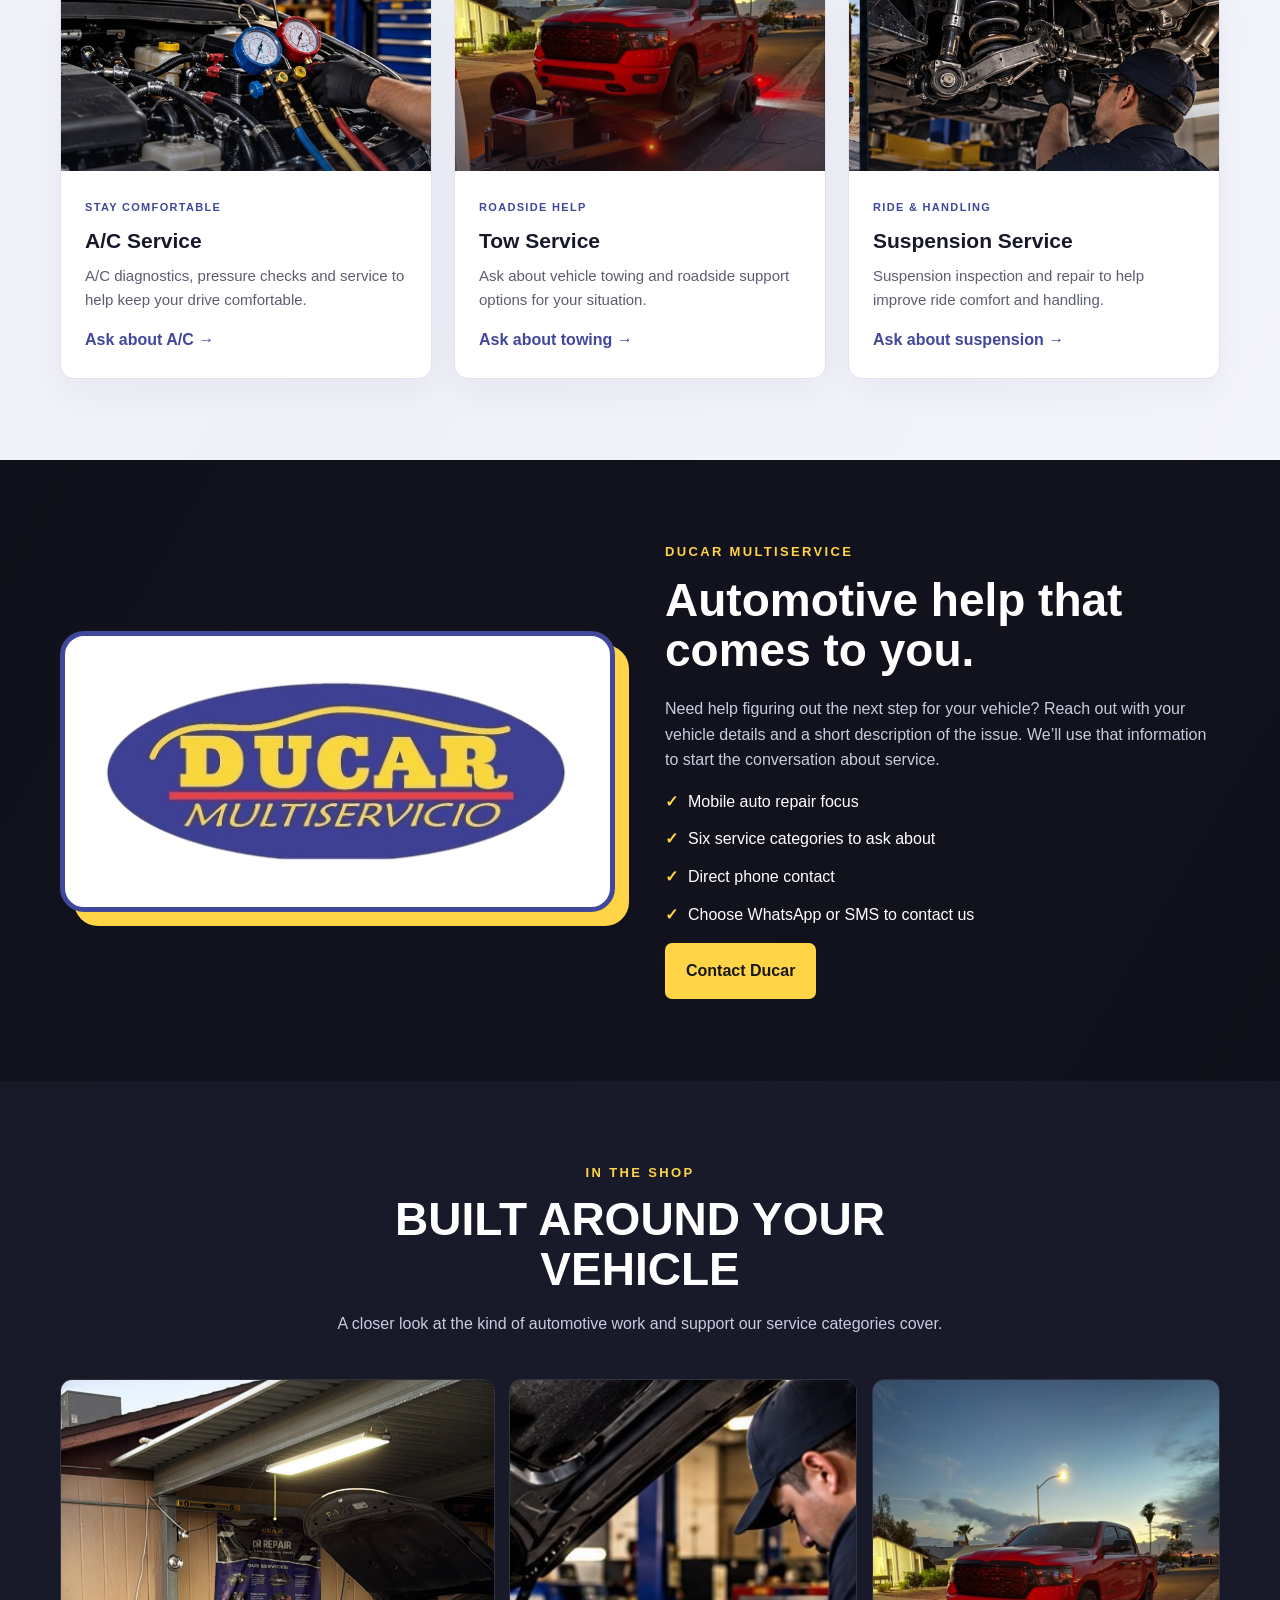
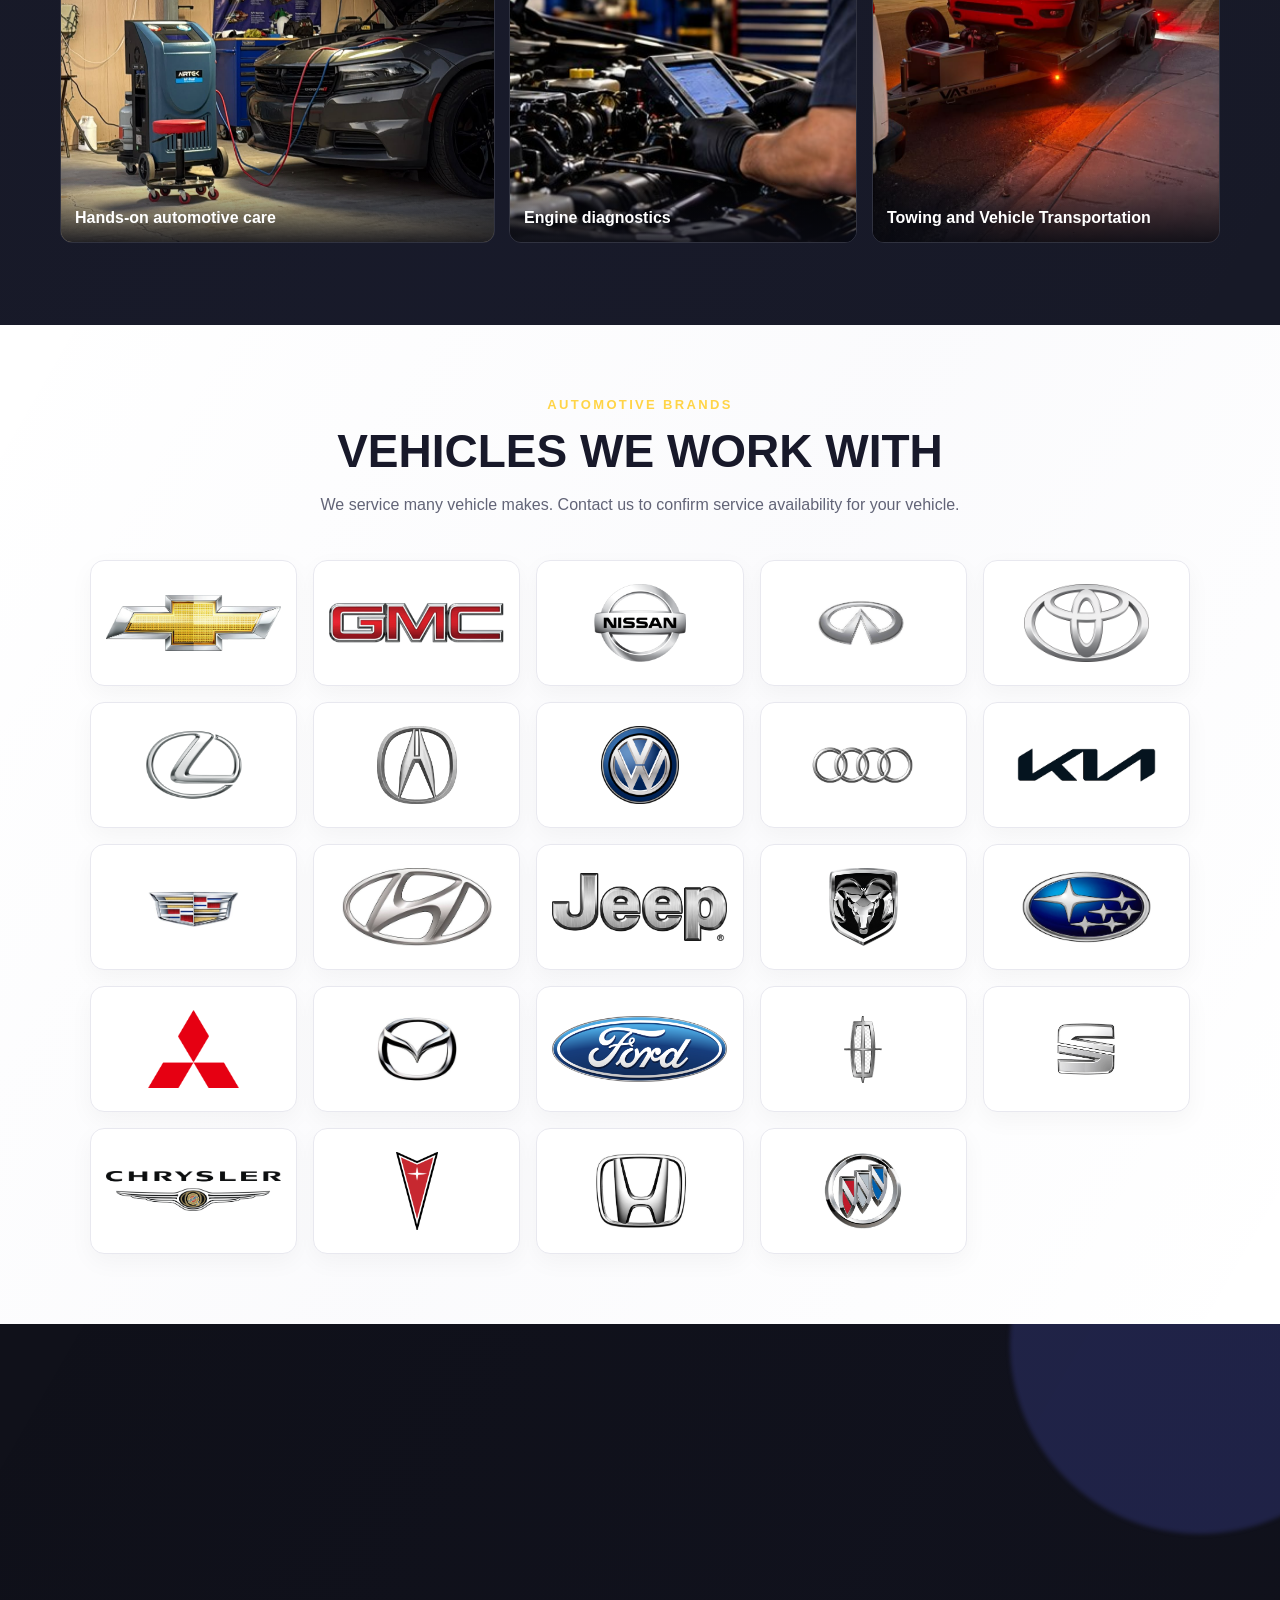
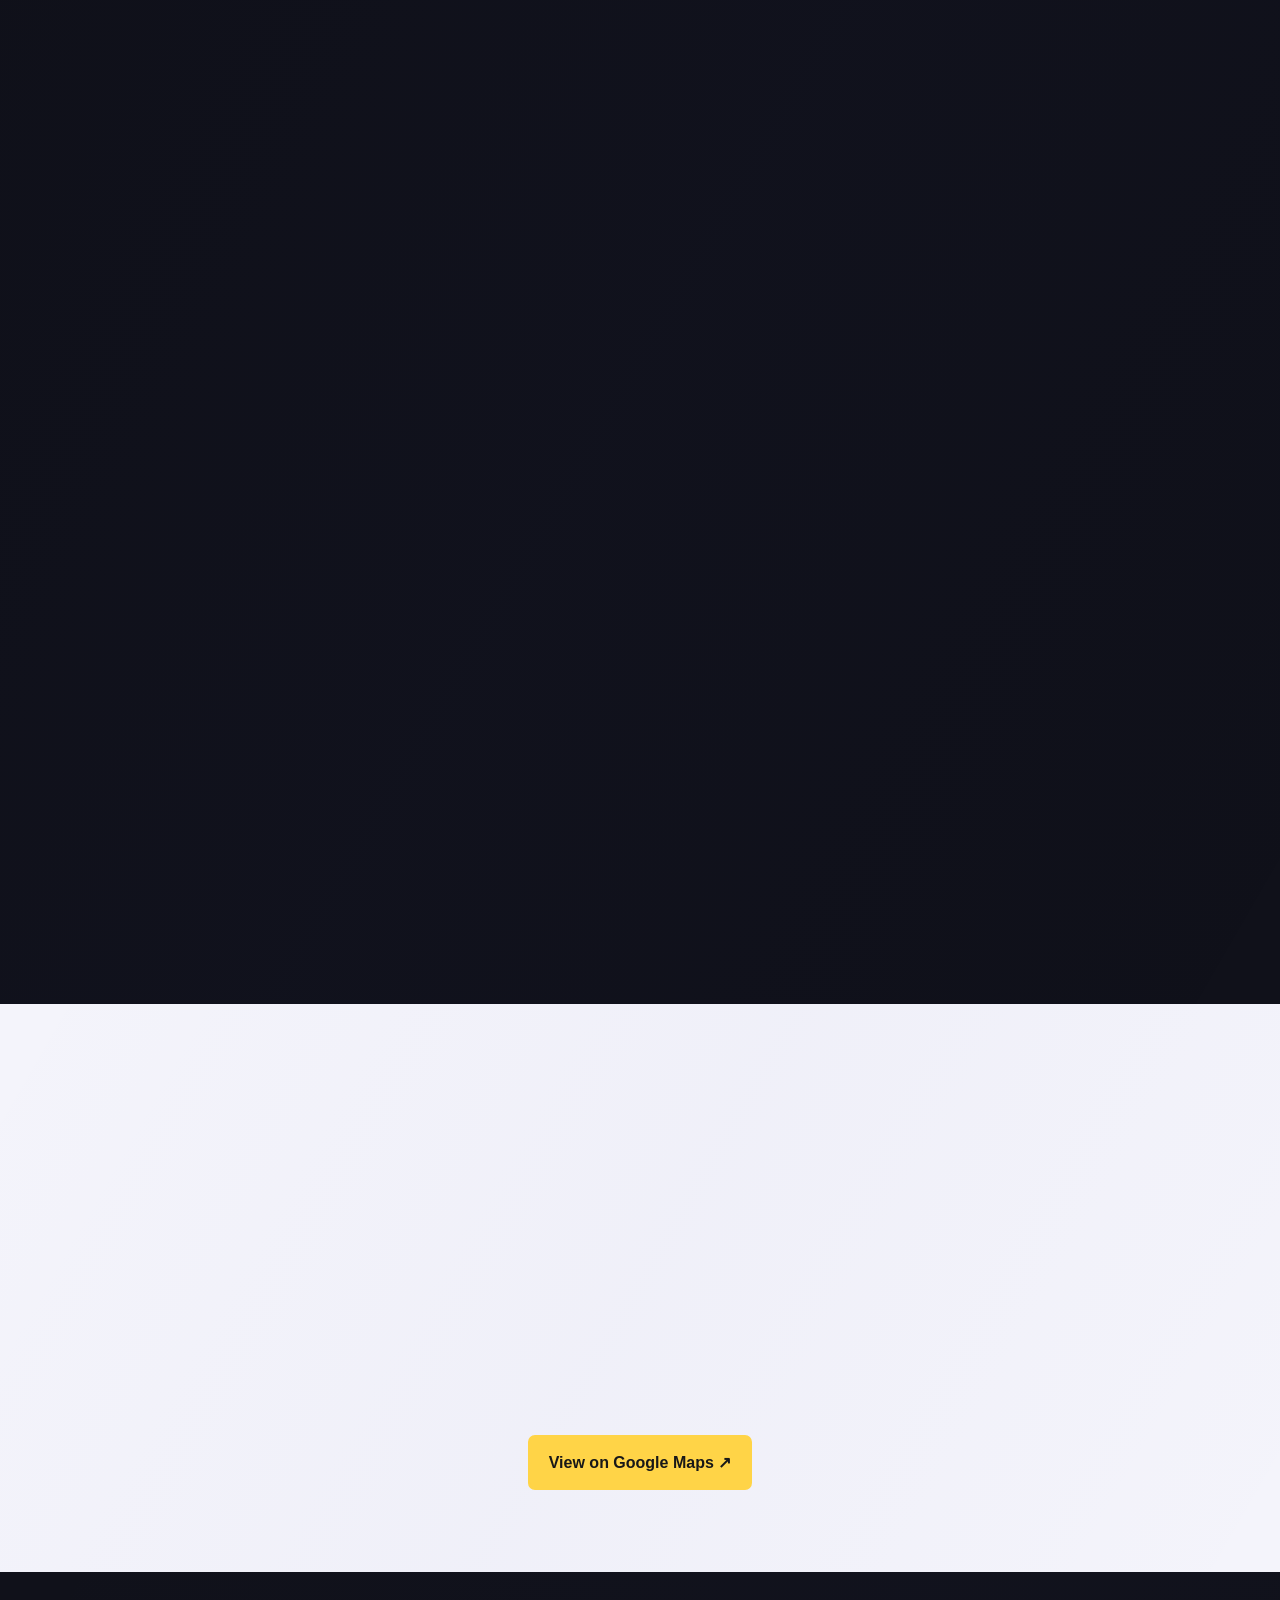
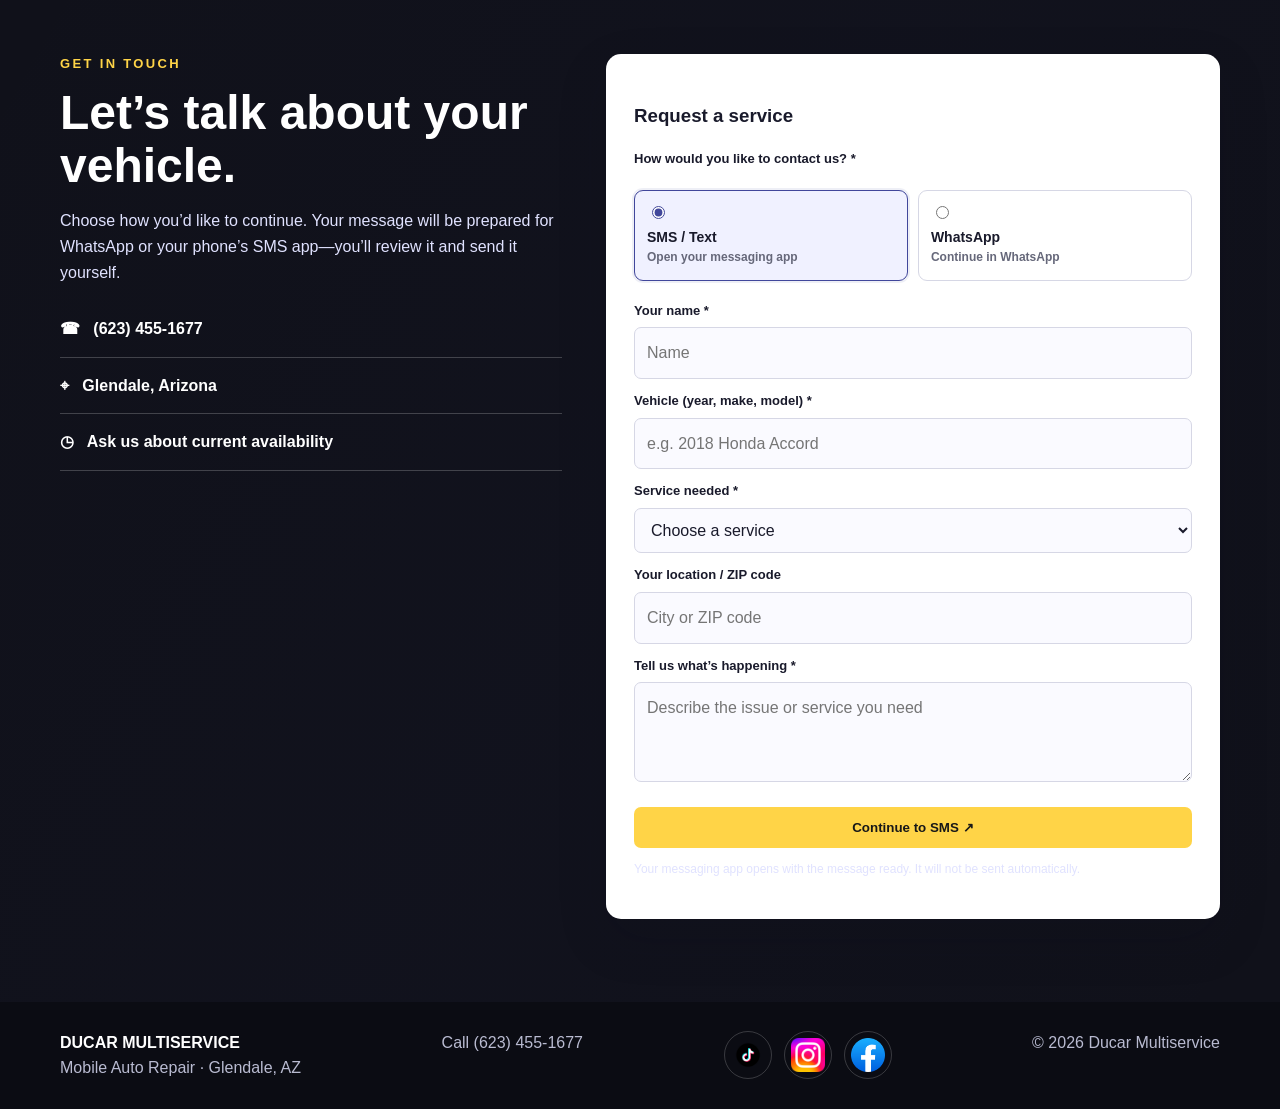
==== commit 5160f817: "ACT2 3:31" ====
--- a/index.html
+++ b/index.html
@@ -129,6 +129,14 @@
 .social-links a.social-icon{width:48px;height:48px;min-width:48px;min-height:48px;display:inline-flex!important;align-items:center;justify-content:center;overflow:hidden}
 .social-links a.social-icon img{display:block!important;width:34px!important;height:34px!important;max-width:34px;max-height:34px;object-fit:contain;opacity:1;visibility:visible}
 
+
+/* Automotive brand grid alignment fix */
+.brands-grid{display:grid;grid-template-columns:repeat(5,minmax(0,1fr));gap:16px;max-width:1100px;margin:28px auto 0;align-items:stretch}
+.brand-tile{min-width:0;min-height:126px;padding:18px 14px;display:flex;align-items:center;justify-content:center;overflow:hidden}
+.brand-tile img{display:block;width:100%;height:78px;max-width:175px;object-fit:contain;object-position:center center;margin:0 auto}
+@media(max-width:800px){.brands-grid{grid-template-columns:repeat(3,minmax(0,1fr));gap:12px}}
+@media(max-width:520px){.brands-grid{grid-template-columns:repeat(2,minmax(0,1fr));gap:10px}.brand-tile{min-height:108px;padding:12px}.brand-tile img{height:68px}}
+
 </style>
 <script src="https://elfsightcdn.com/platform.js" async></script>
 </head>
@@ -150,7 +158,7 @@
 <section class="about" id="about"><div class="wrap about-grid"><div class="logo-showcase reveal"><img src="assets/ducar-logo.png" alt="Ducar Multiservicio official logo" loading="lazy"></div><div class="reveal"><div class="eyebrow">Ducar Multiservice</div><h2>Automotive help that comes to you.</h2><p>Need help figuring out the next step for your vehicle? Reach out with your vehicle details and a short description of the issue. We’ll use that information to start the conversation about service.</p><ul class="checks"><li>Mobile auto repair focus</li><li>Six service categories to ask about</li><li>Direct phone contact</li><li>Choose WhatsApp or SMS to contact us</li></ul><a class="btn" href="#contact">Contact Ducar</a></div></div></section>
 <section class="gallery" id="gallery"><div class="wrap"><div class="section-head reveal"><div class="eyebrow">In the shop</div><h2>BUILT AROUND YOUR VEHICLE</h2><p>A closer look at the kind of automotive work and support our service categories cover.</p></div><div class="gallery-grid"><figure class="reveal"><img src="assets/ducar-garage.jpg" alt="Vehicle being serviced in the Ducar garage" loading="lazy"><figcaption>Hands-on automotive care</figcaption></figure><figure class="reveal"><img src="assets/engine.jpg" alt="Engine diagnostic work" loading="lazy"><figcaption>Engine diagnostics</figcaption></figure><figure class="reveal"><img src="assets/ducar-tow-truck.jpg" alt="Red pickup truck secured on a trailer at dusk" loading="lazy"><figcaption>Towing and Vehicle Transportation</figcaption></figure></div></div></section>
 
-<section class="brands" id="brands"><div class="wrap"><div class="section-head reveal"><div class="eyebrow">Automotive brands</div><h2>VEHICLES WE WORK WITH</h2><p>We service many vehicle makes. Contact us to confirm service availability for your vehicle.</p></div><div class="brands-grid reveal" aria-label="Vehicle makes"><div class="brand-tile"><img src="assets/brand-chevrolet.png" alt="Chevrolet logo" loading="lazy"></div><div class="brand-tile"><img src="assets/brand-gmc.png" alt="GMC logo" loading="lazy"></div><div class="brand-tile"><img src="assets/brand-nissan.png" alt="Nissan logo" loading="lazy"></div><div class="brand-tile"><img src="assets/brand-infiniti.png" alt="INFINITI logo" loading="lazy"></div><div class="brand-tile"><img src="assets/brand-toyota.png" alt="Toyota logo" loading="lazy"></div><div class="brand-tile"><img src="assets/brand-lexus.png" alt="Lexus logo" loading="lazy"></div><div class="brand-tile"><img src="assets/brand-acura.png" alt="Acura logo" loading="lazy"></div><div class="brand-tile"><img src="assets/brand-volkswagen.png" alt="Volkswagen logo" loading="lazy"></div><div class="brand-tile"><img src="assets/brand-audi.png" alt="Audi logo" loading="lazy"></div><div class="brand-tile"><img src="assets/brand-kia.png" alt="Kia logo" loading="lazy"></div><div class="brand-tile"><img src="assets/brand-cadillac.png" alt="Cadillac logo" loading="lazy"></div><div class="brand-tile"><img src="assets/brand-hyundai.png" alt="Hyundai logo" loading="lazy"></div><div class="brand-tile"><img src="assets/brand-jeep.png" alt="Jeep logo" loading="lazy"></div><div class="brand-tile"><img src="assets/brand-ram.png" alt="RAM logo" loading="lazy"></div><div class="brand-tile"><img src="assets/brand-subaru.png" alt="Subaru logo" loading="lazy"></div><div class="brand-tile"><img src="assets/brand-mitsubishi.png" alt="Mitsubishi logo" loading="lazy"></div><div class="brand-tile"><img src="assets/brand-mazda.png" alt="Mazda logo" loading="lazy"></div><div class="brand-tile"><img src="assets/brand-ford.png" alt="Ford logo" loading="lazy"></div><div class="brand-tile"><img src="assets/brand-lincoln.png" alt="Lincoln logo" loading="lazy"></div><div class="brand-tile"><img src="assets/brand-suzuki.png" alt="Suzuki logo" loading="lazy"></div><div class="brand-tile"><img src="assets/brand-chrysler.png" alt="Chrysler logo" loading="lazy"></div><div class="brand-tile"><img src="assets/brand-pontiac.png" alt="Pontiac logo" loading="lazy"></div></div></div></section>
+<section class="brands" id="brands"><div class="wrap"><div class="section-head reveal"><div class="eyebrow">Automotive brands</div><h2>VEHICLES WE WORK WITH</h2><p>We service many vehicle makes. Contact us to confirm service availability for your vehicle.</p></div><div class="brands-grid reveal" aria-label="Vehicle makes"><div class="brand-tile"><img src="assets/brand-chevrolet.png" alt="Chevrolet logo" loading="lazy"></div><div class="brand-tile"><img src="assets/brand-gmc.png" alt="GMC logo" loading="lazy"></div><div class="brand-tile"><img src="assets/brand-nissan.png" alt="Nissan logo" loading="lazy"></div><div class="brand-tile"><img src="assets/brand-infiniti.png" alt="INFINITI logo" loading="lazy"></div><div class="brand-tile"><img src="assets/brand-toyota.png" alt="Toyota logo" loading="lazy"></div><div class="brand-tile"><img src="assets/brand-lexus.png" alt="Lexus logo" loading="lazy"></div><div class="brand-tile"><img src="assets/brand-acura.png" alt="Acura logo" loading="lazy"></div><div class="brand-tile"><img src="assets/brand-volkswagen.png" alt="Volkswagen logo" loading="lazy"></div><div class="brand-tile"><img src="assets/brand-audi.png" alt="Audi logo" loading="lazy"></div><div class="brand-tile"><img src="assets/brand-kia.png" alt="Kia logo" loading="lazy"></div><div class="brand-tile"><img src="assets/brand-cadillac.png" alt="Cadillac logo" loading="lazy"></div><div class="brand-tile"><img src="assets/brand-hyundai.png" alt="Hyundai logo" loading="lazy"></div><div class="brand-tile"><img src="assets/brand-jeep.png" alt="Jeep logo" loading="lazy"></div><div class="brand-tile"><img src="assets/brand-ram.png" alt="RAM logo" loading="lazy"></div><div class="brand-tile"><img src="assets/brand-subaru.png" alt="Subaru logo" loading="lazy"></div><div class="brand-tile"><img src="assets/brand-mitsubishi.png" alt="Mitsubishi logo" loading="lazy"></div><div class="brand-tile"><img src="assets/brand-mazda.png" alt="Mazda logo" loading="lazy"></div><div class="brand-tile"><img src="assets/brand-ford.png" alt="Ford logo" loading="lazy"></div><div class="brand-tile"><img src="assets/brand-lincoln.png" alt="Lincoln logo" loading="lazy"></div><div class="brand-tile"><img src="assets/brand-suzuki.png" alt="Suzuki logo" loading="lazy"></div><div class="brand-tile"><img src="assets/brand-chrysler.png" alt="Chrysler logo" loading="lazy"></div><div class="brand-tile"><img src="assets/brand-pontiac.png" alt="Pontiac logo" loading="lazy"></div><div class="brand-tile"><img src="assets/brand-honda.png" alt="Honda logo" loading="lazy"></div><div class="brand-tile"><img src="assets/brand-buick.png" alt="Buick logo" loading="lazy"></div></div></div></section>
 
 <section class="financing" id="financing">
   <div class="wrap">
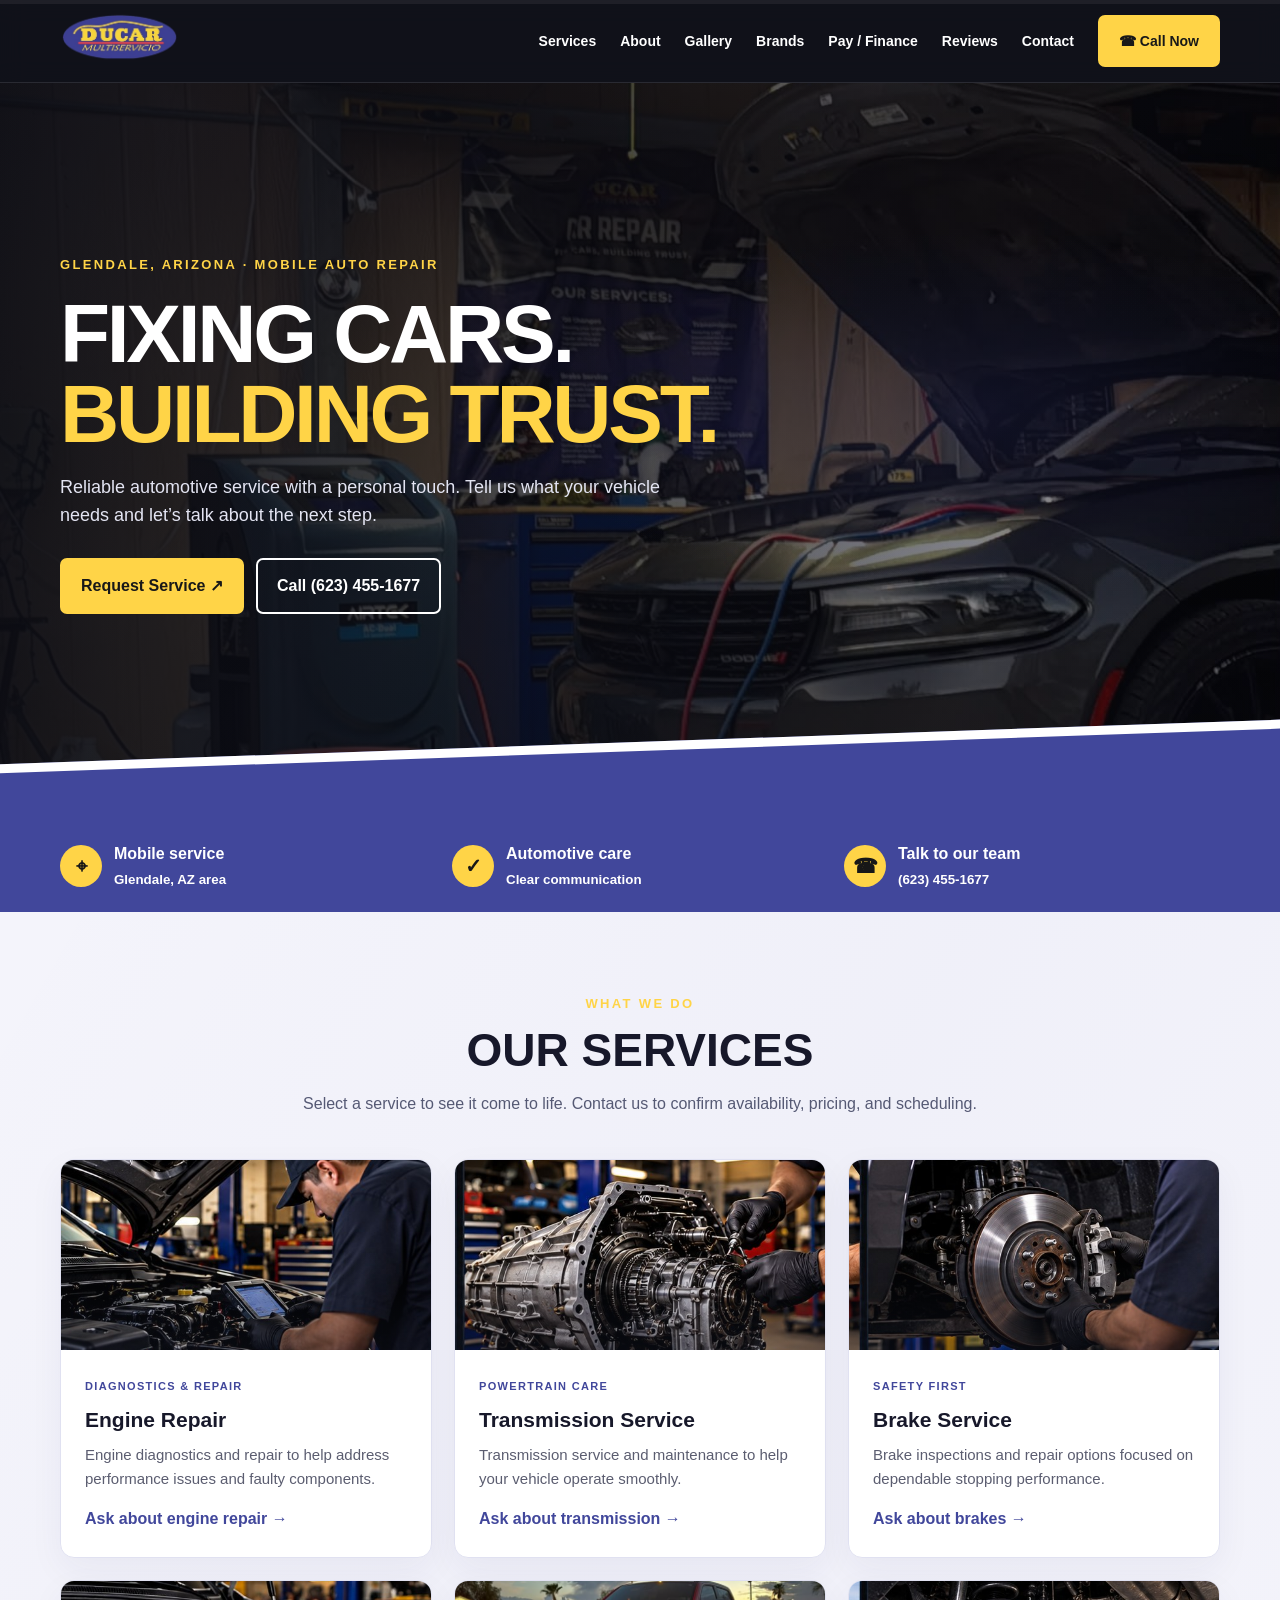
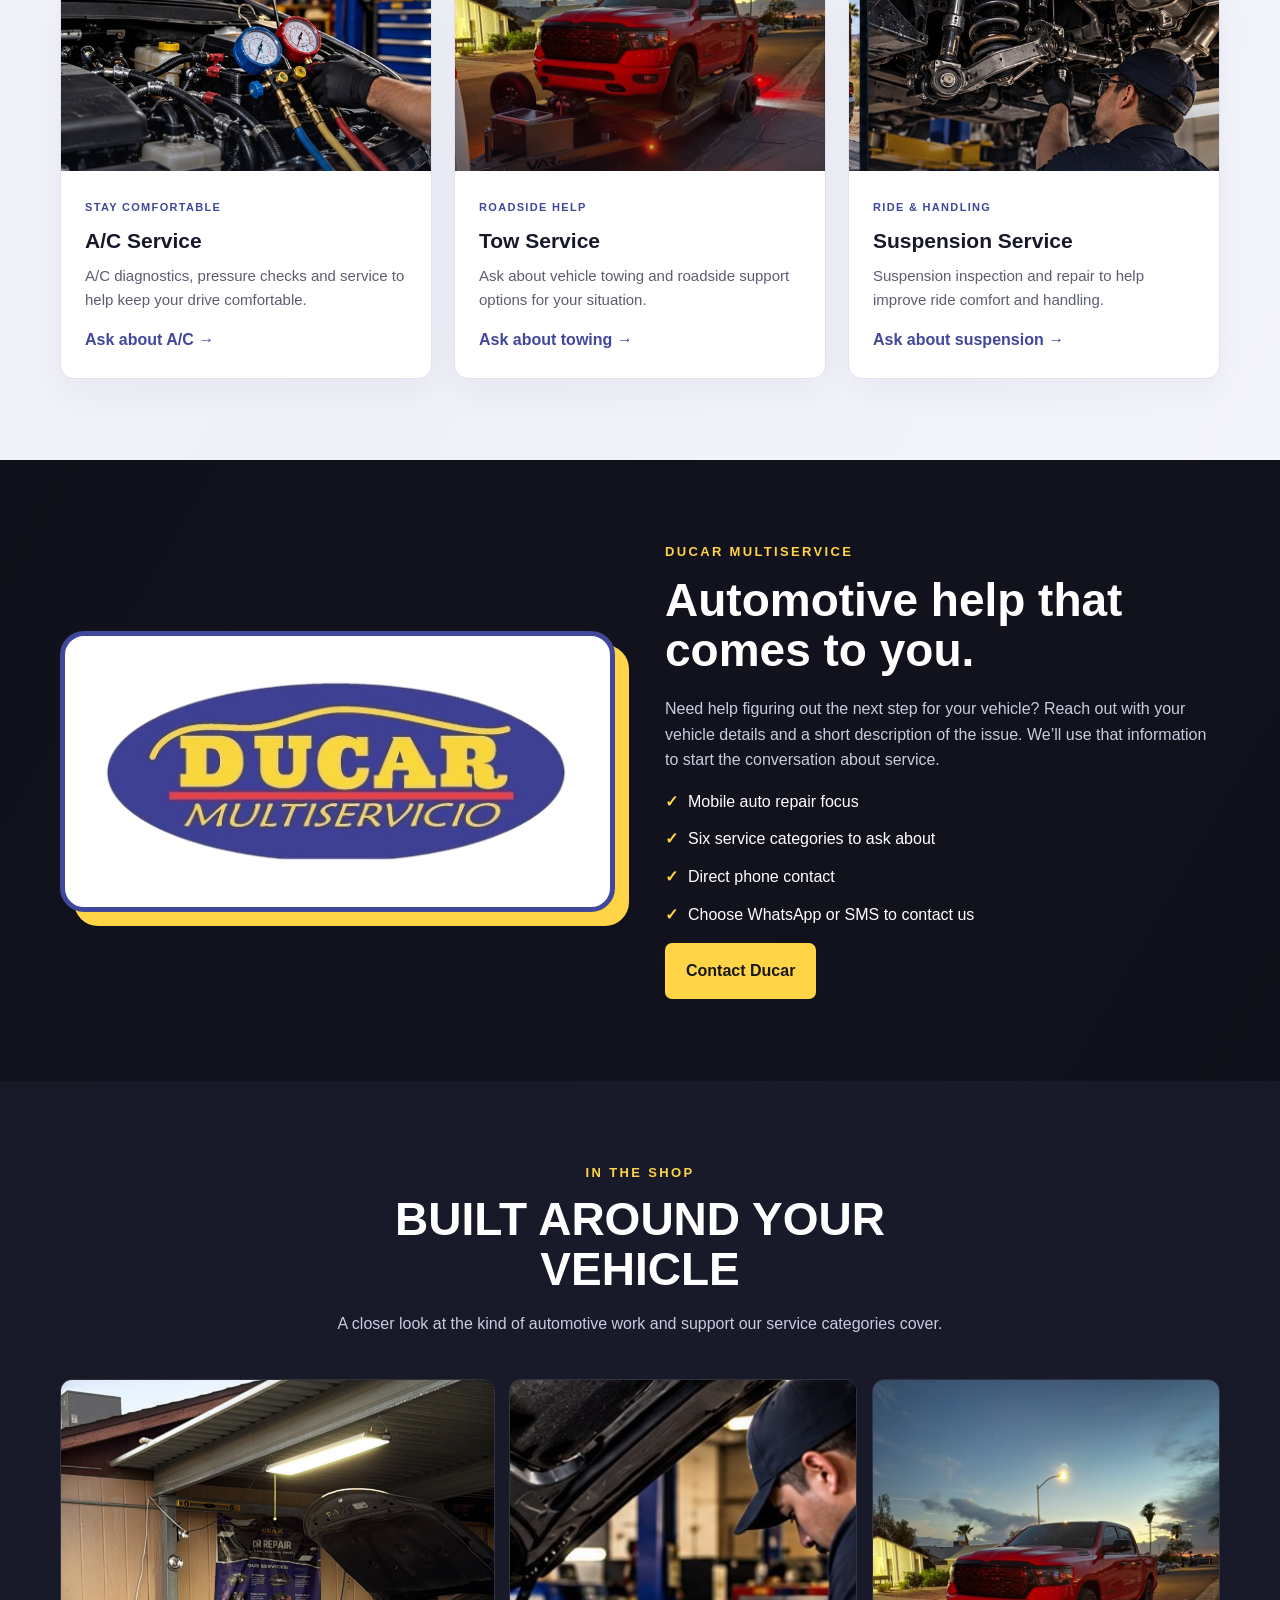
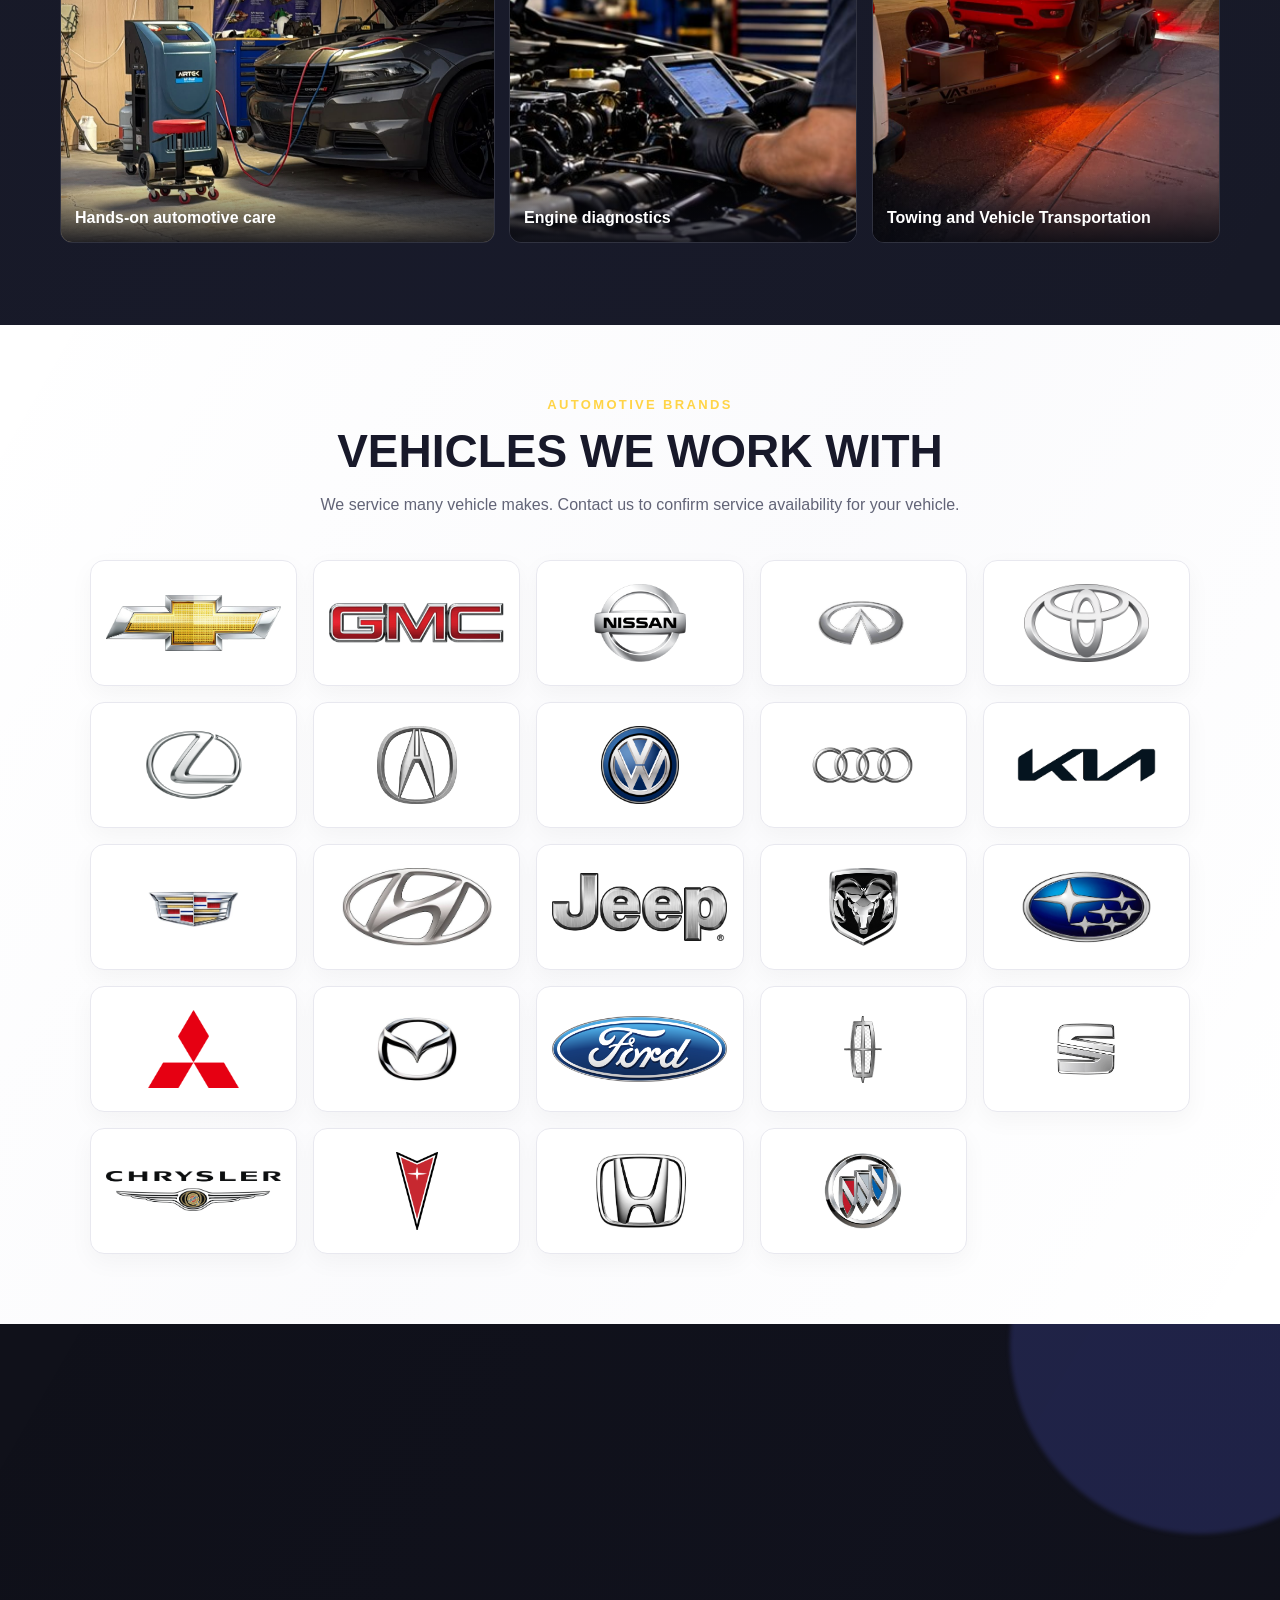
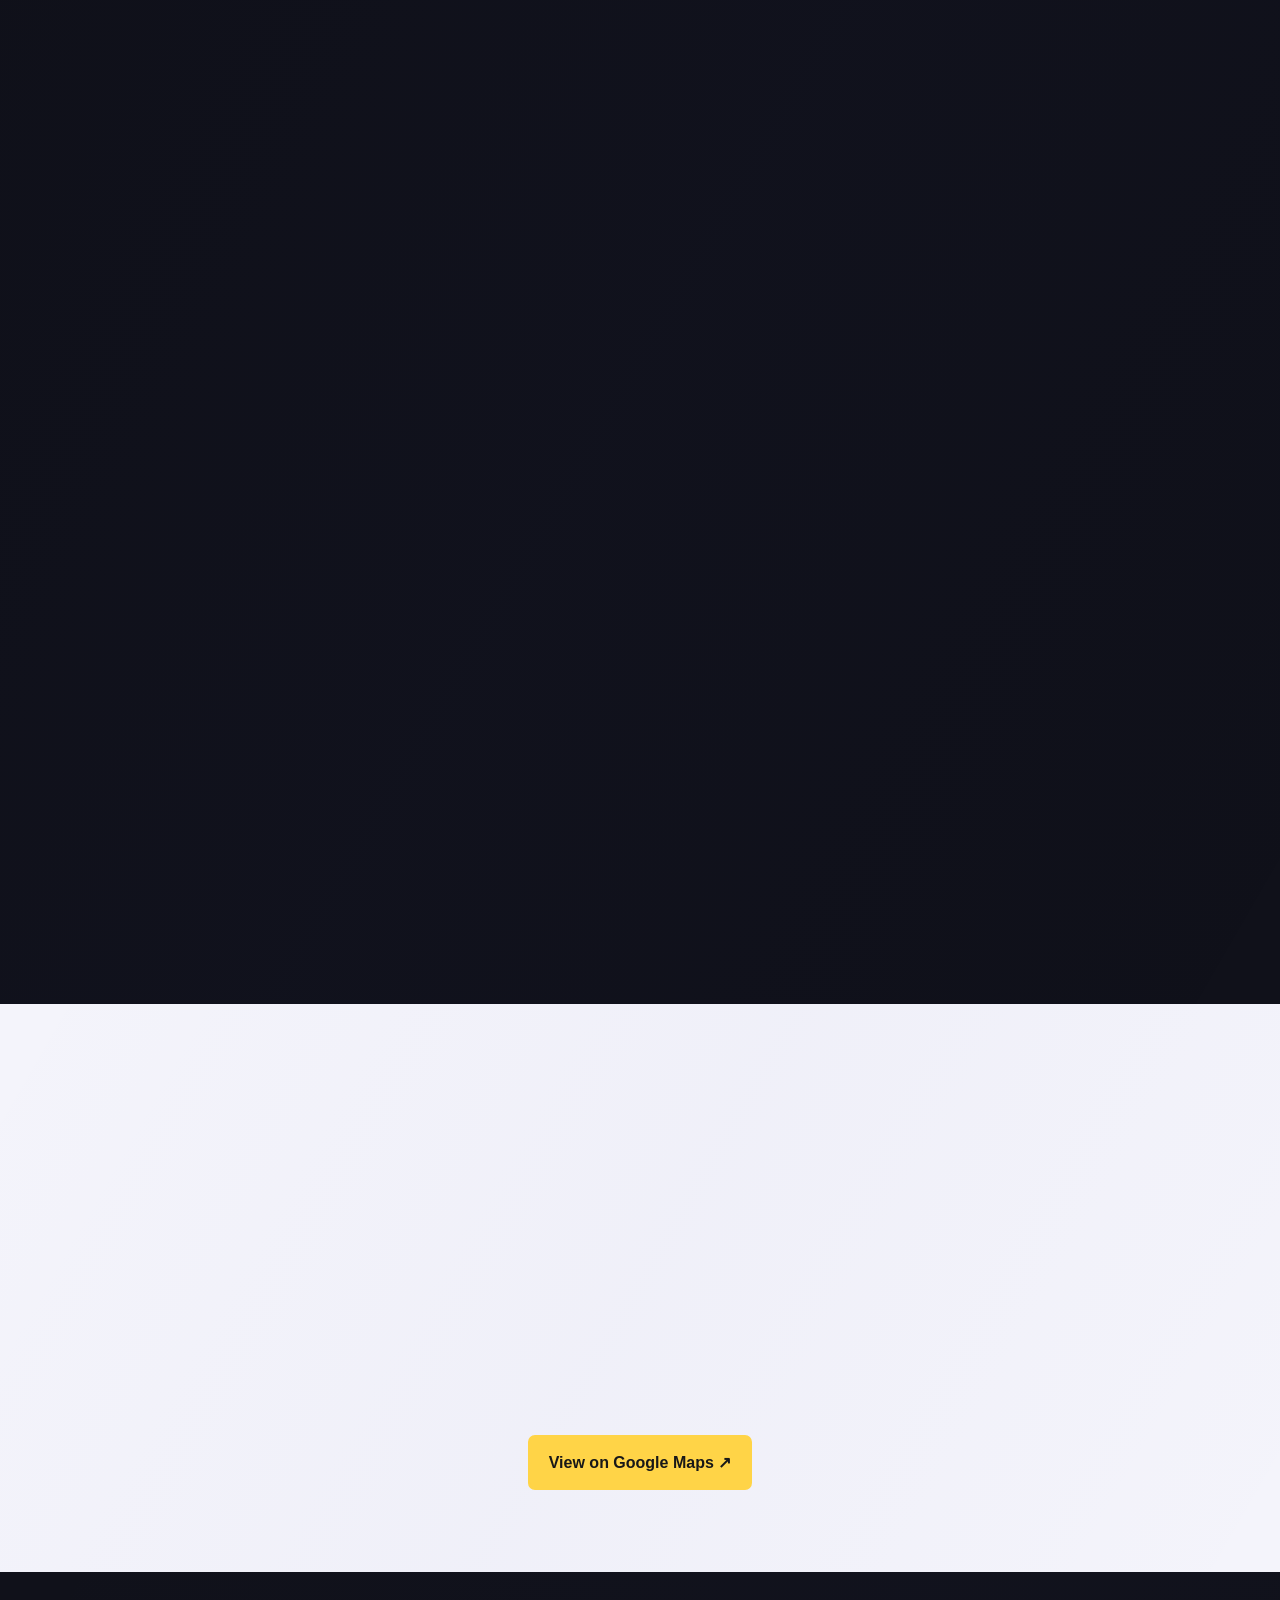
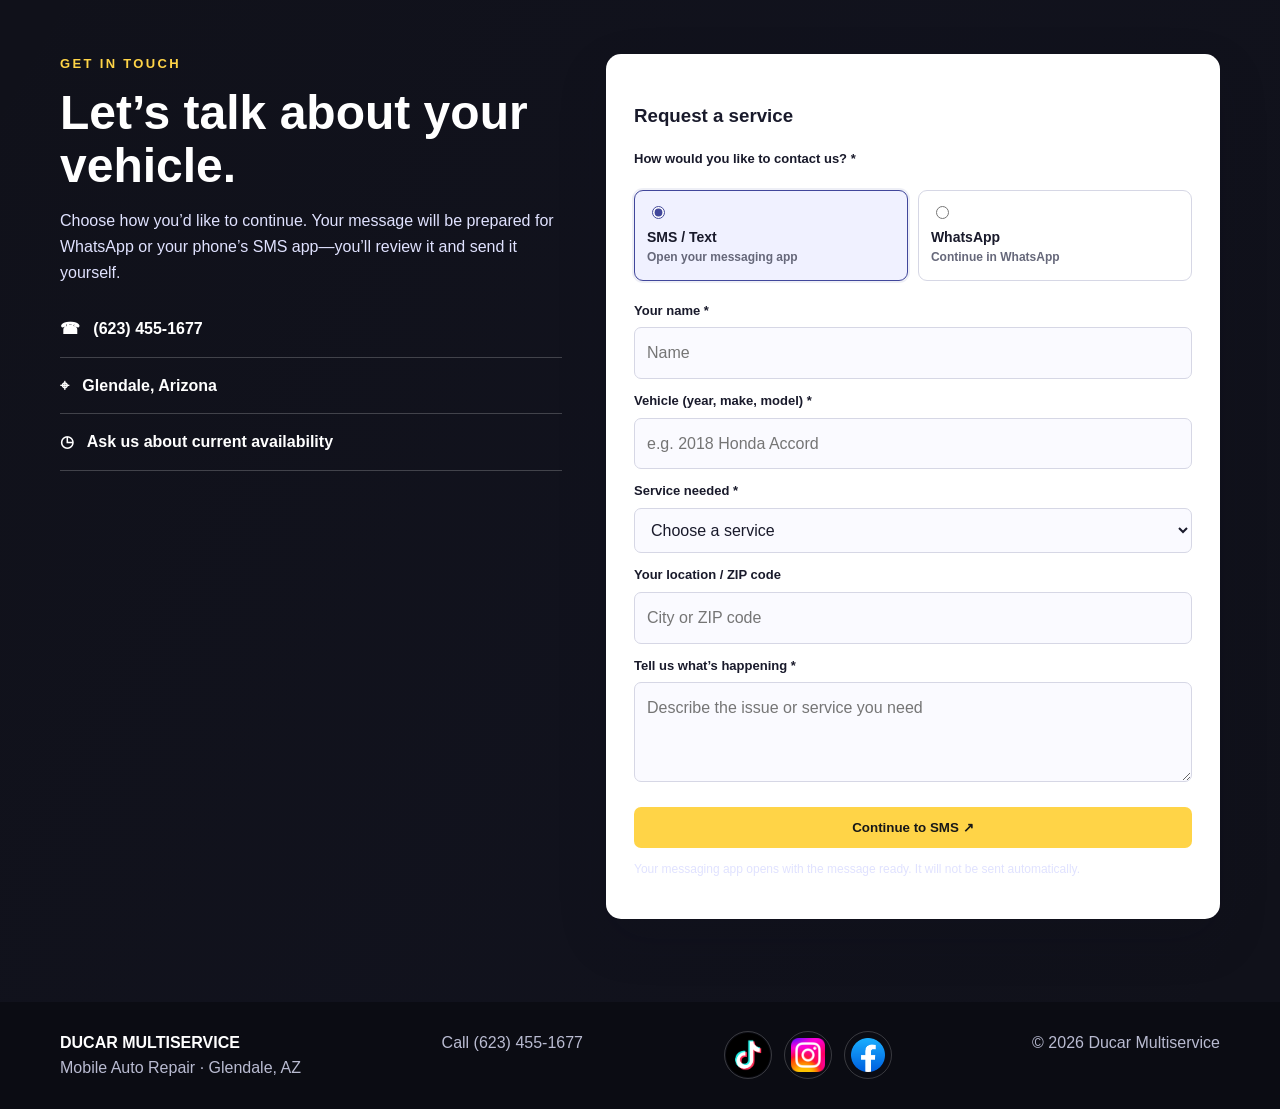
==== commit ddddf4eb: "act3 3:37" ====
--- a/index.html
+++ b/index.html
@@ -137,6 +137,17 @@
 @media(max-width:800px){.brands-grid{grid-template-columns:repeat(3,minmax(0,1fr));gap:12px}}
 @media(max-width:520px){.brands-grid{grid-template-columns:repeat(2,minmax(0,1fr));gap:10px}.brand-tile{min-height:108px;padding:12px}.brand-tile img{height:68px}}
 
+
+/* Make the TikTok mark visually comparable to the other social icons */
+.social-links a.social-icon[aria-label="TikTok"] img{
+  width:44px!important;
+  height:44px!important;
+  max-width:44px!important;
+  max-height:44px!important;
+  object-fit:contain;
+  display:block;
+}
+
 </style>
 <script src="https://elfsightcdn.com/platform.js" async></script>
 </head>
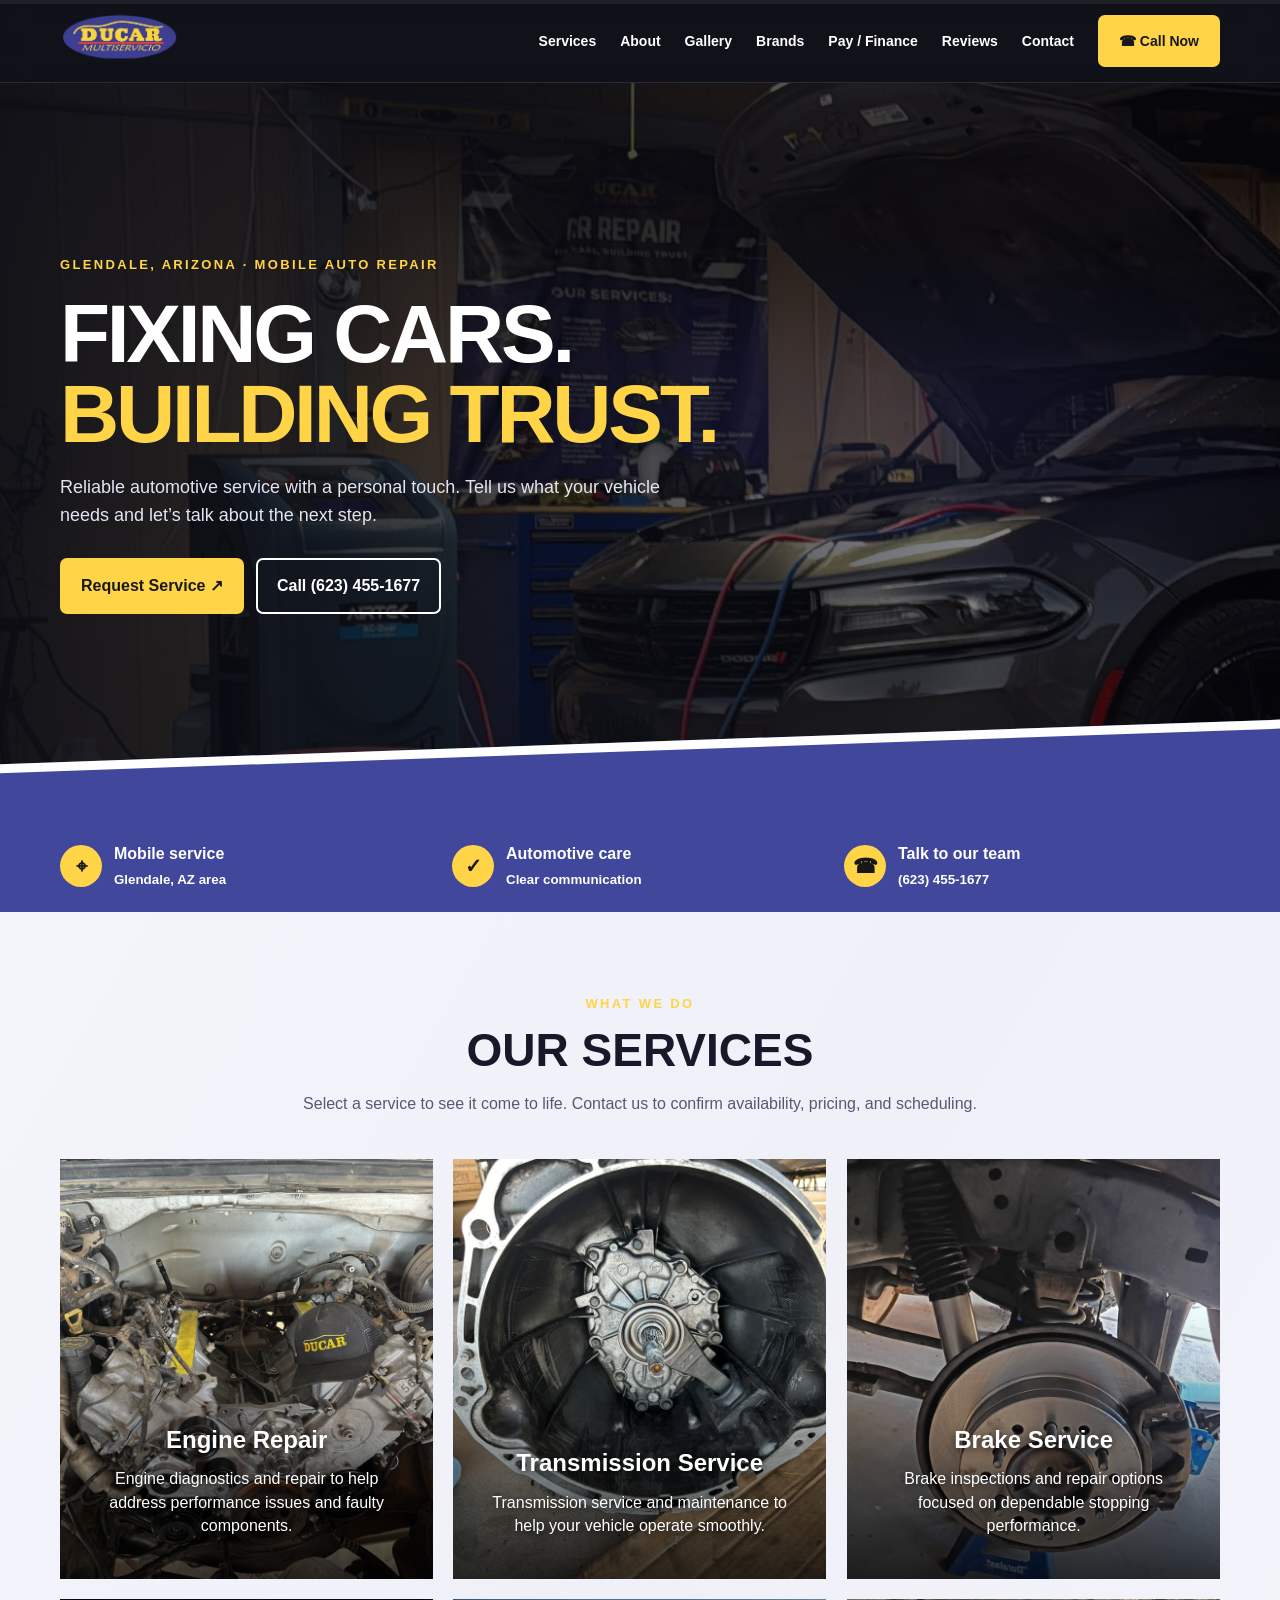
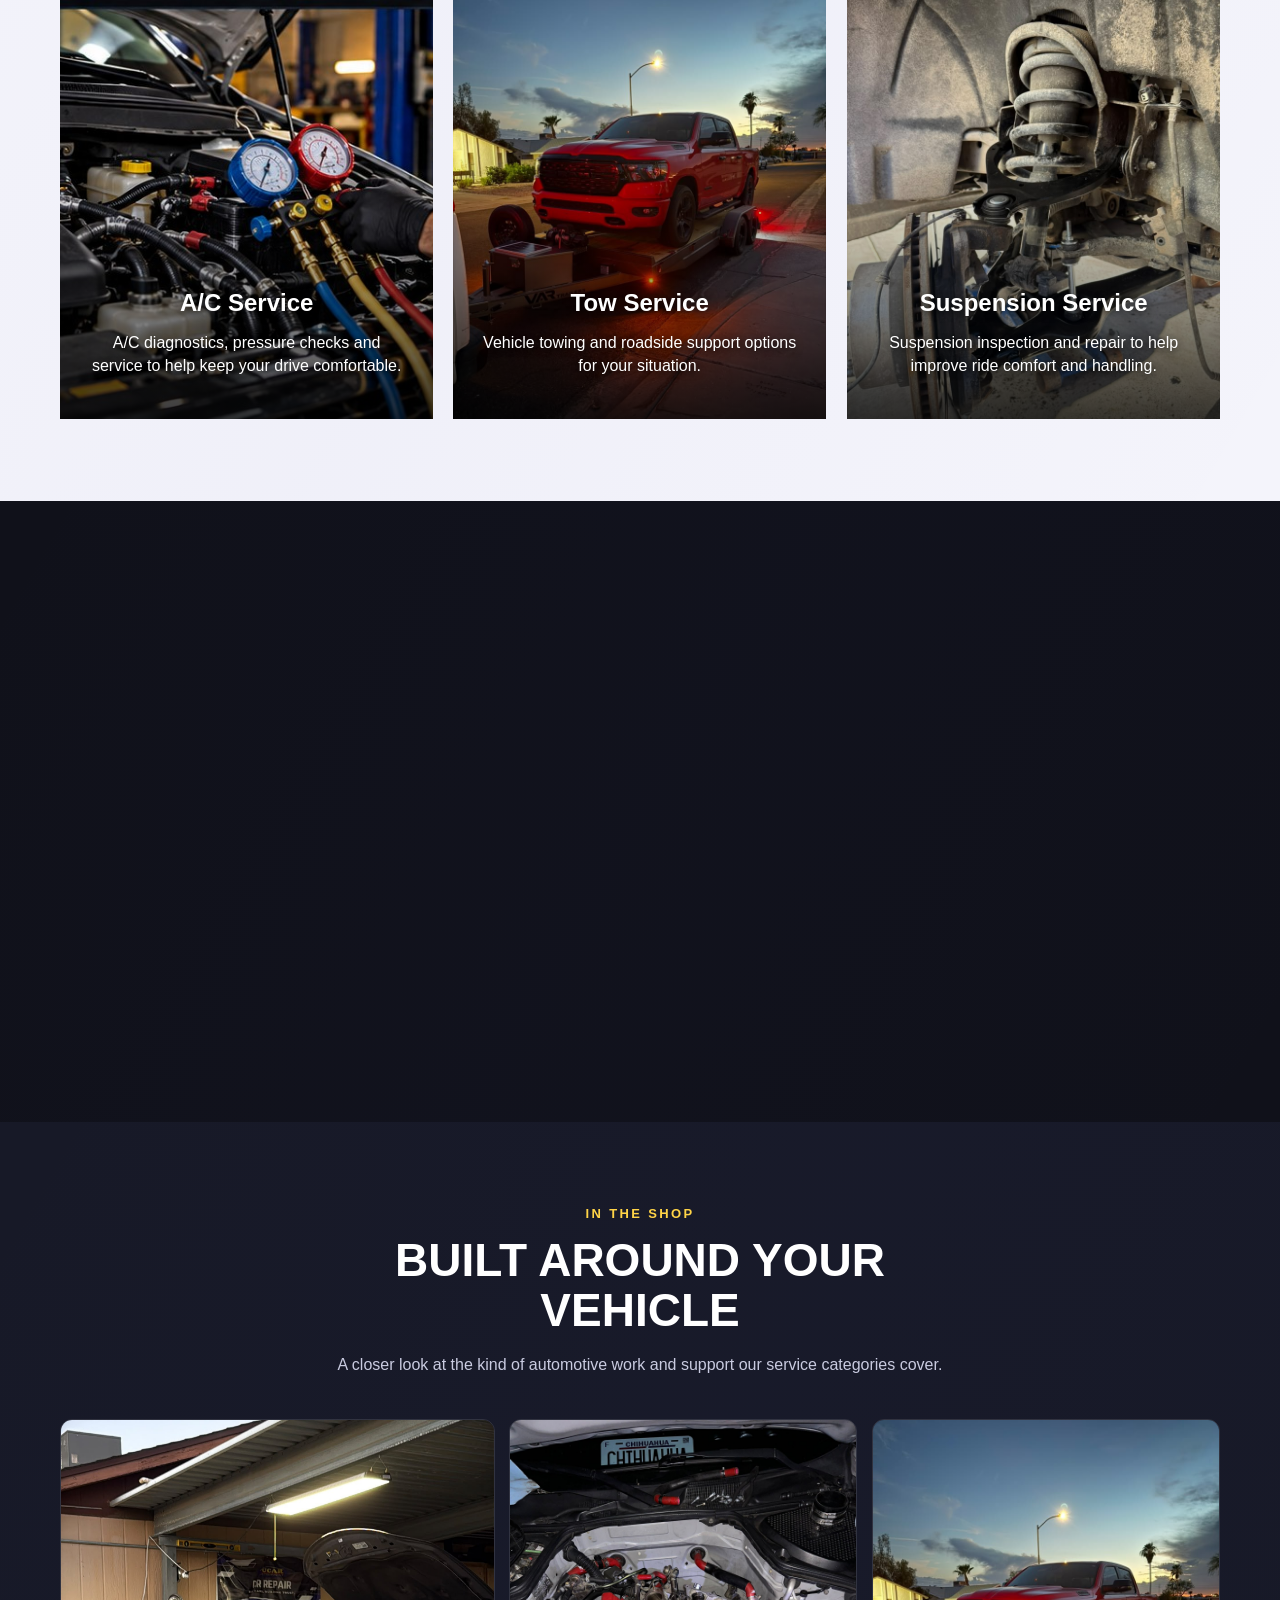
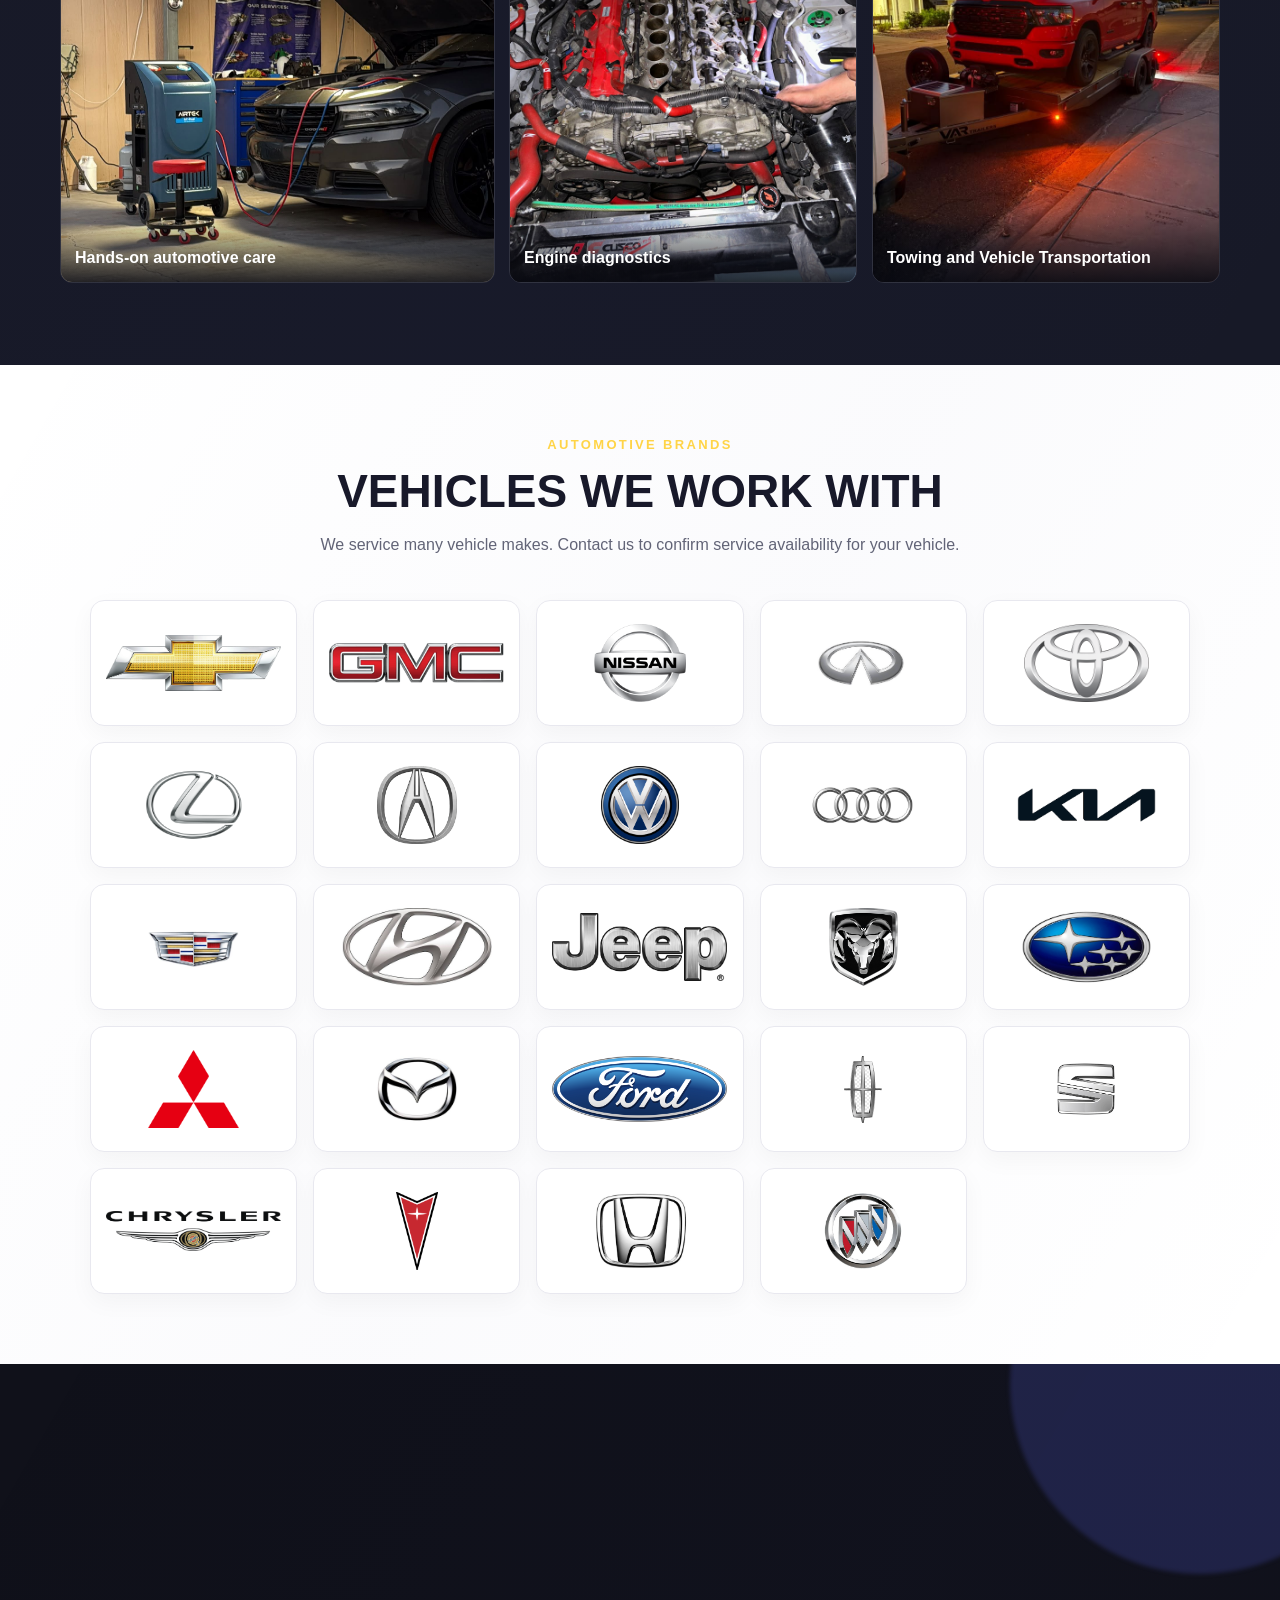
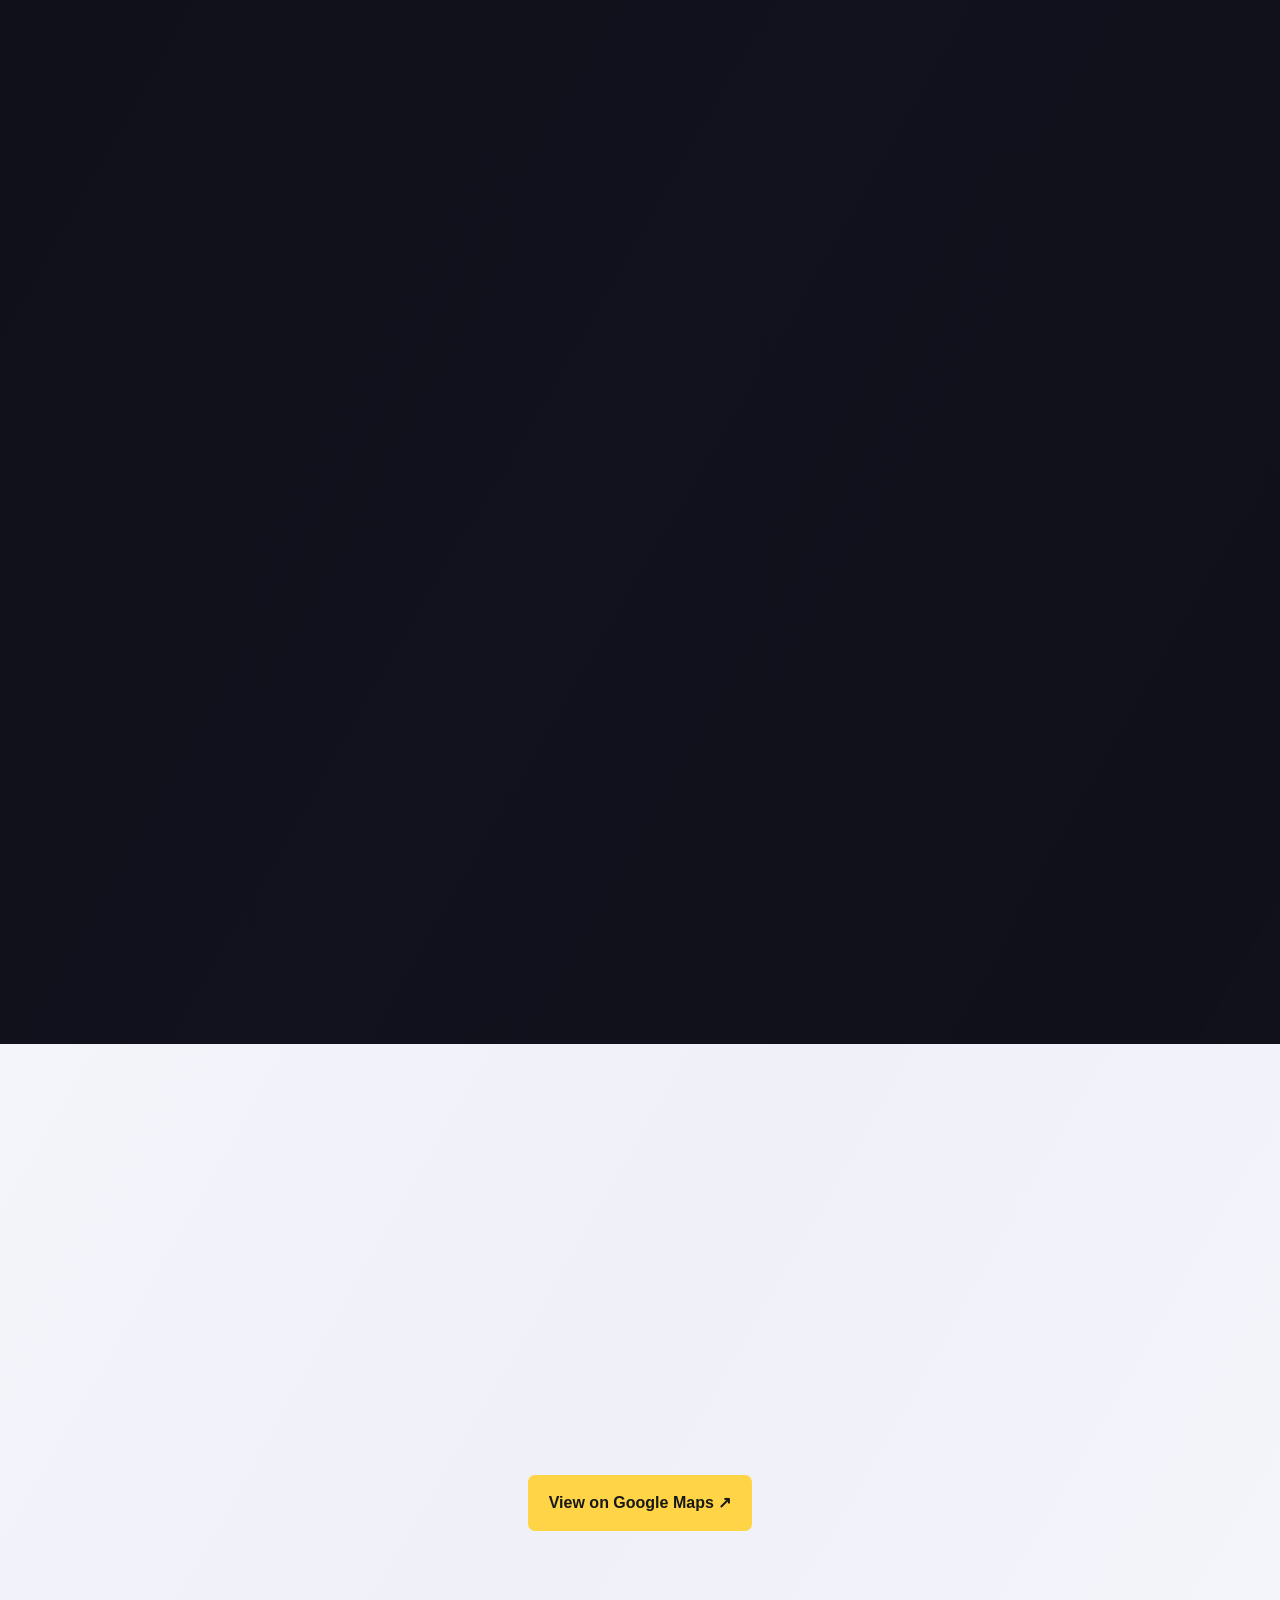
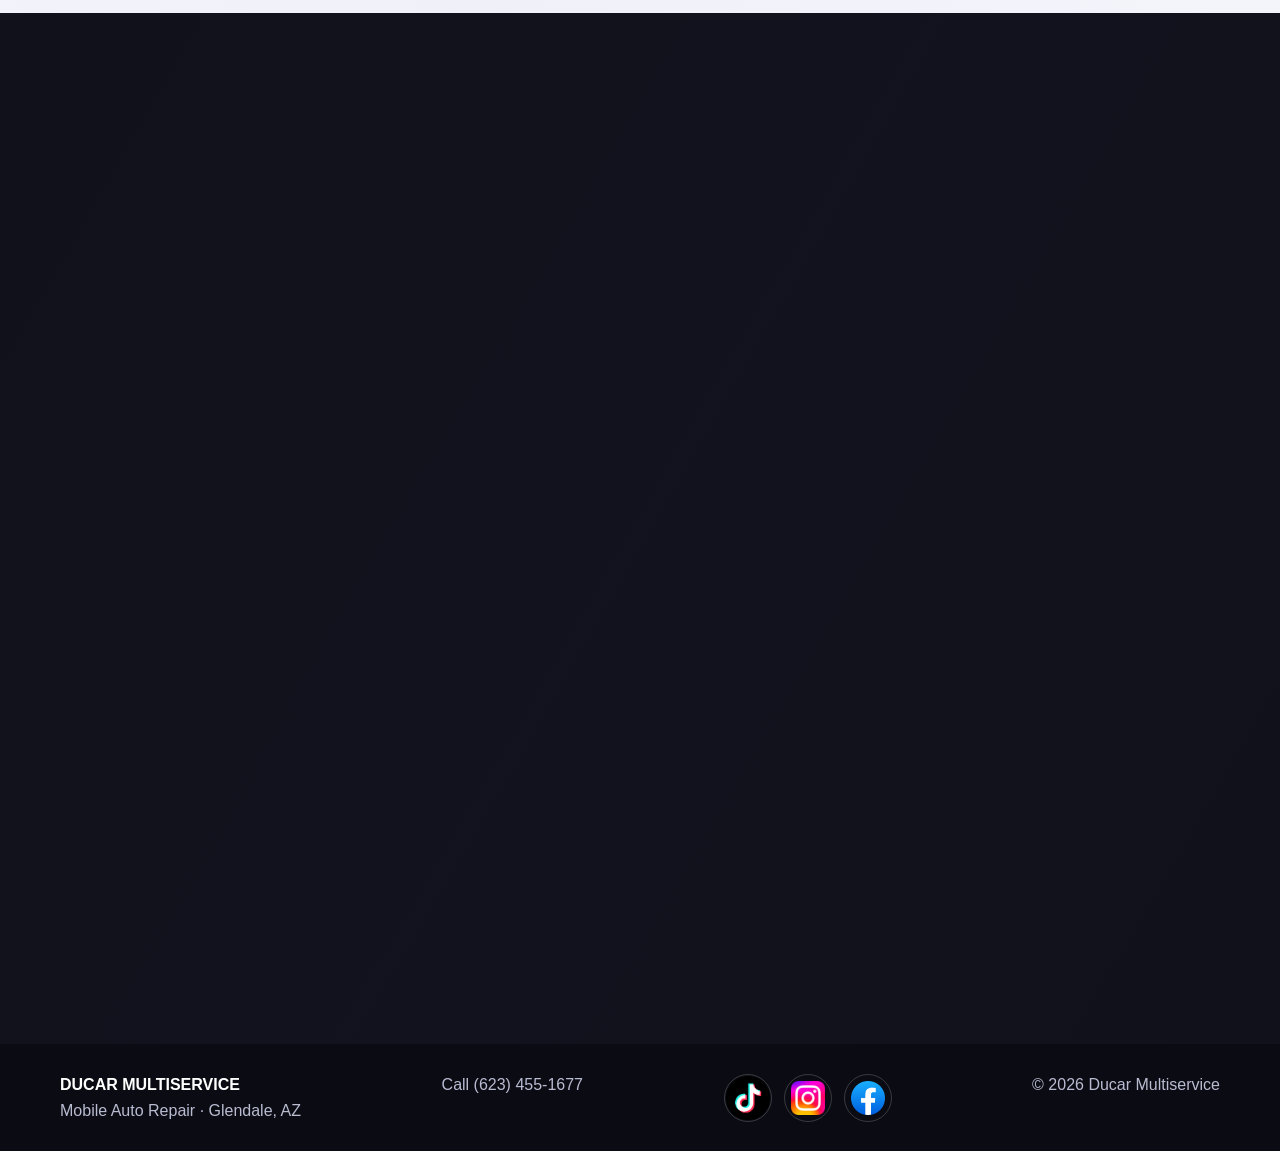
==== commit 300ed772: "Add files via upload" ====
--- a/index.html
+++ b/index.html
@@ -17,7 +17,7 @@
 section{padding:82px 0}.section-head{text-align:center;max-width:700px;margin:0 auto 42px}.section-head h2{font-size:clamp(30px,4vw,46px);line-height:1.1;margin:10px 0}.section-head p{color:#c9cbe0}.services{background:#f4f4fb;color:#17182a;position:relative}.services .section-head p{color:#555974}.cards{display:grid;grid-template-columns:repeat(3,1fr);gap:22px}.service{background:white;border-radius:14px;overflow:hidden;border:1px solid #e0e1f1;box-shadow:0 12px 35px #20245a0d;transition:transform .65s cubic-bezier(.22,1,.36,1),box-shadow .65s cubic-bezier(.22,1,.36,1);transform-style:preserve-3d}.service:hover,.service:focus-within{transform:translateY(-10px) rotateX(1deg) rotateY(-1deg);box-shadow:0 22px 42px #20245a28}.service img{display:block;width:100%;height:190px;object-fit:cover;transition:transform .8s cubic-bezier(.22,1,.36,1),filter .6s ease}.service:hover img{transform:scale(1.06);filter:saturate(1.15)}.service-image{overflow:hidden;position:relative}.service-image:after{content:"";position:absolute;inset:45% 0 0;background:linear-gradient(transparent,#11152270);pointer-events:none}.service-body{padding:22px 24px 25px}.service .tag{font-size:11px;text-transform:uppercase;letter-spacing:.12em;color:var(--blue);font-weight:900}.service h3{margin:5px 0 7px;font-size:21px}.service p{margin:0;color:#5b5d70;font-size:15px}.service a{display:inline-block;margin-top:15px;color:var(--blue);font-weight:900}.service a:hover{color:#b52839}
 .about-grid{display:grid;grid-template-columns:1fr 1fr;gap:50px;align-items:center}.logo-showcase{display:grid;place-items:center;background:#fff;padding:30px;border-radius:24px;min-height:260px;border:5px solid var(--blue);box-shadow:14px 14px 0 var(--yellow)}.logo-showcase img{width:100%;max-width:540px;height:auto;object-fit:contain}.about h2{font-size:clamp(30px,4vw,46px);line-height:1.1;margin:12px 0 20px}.about p{color:#c9cbe0}.checks{padding:0;list-style:none}.checks li{margin:12px 0}.checks li:before{content:"✓";color:var(--yellow);font-weight:900;margin-right:10px}
 .gallery{background:#171927}.gallery-grid{display:grid;grid-template-columns:1.25fr 1fr 1fr;gap:14px}.gallery figure{margin:0;overflow:hidden;border-radius:12px;position:relative;min-height:180px;border:1px solid #ffffff1c}.gallery img{width:100%;height:100%;min-height:180px;object-fit:cover;display:block;transition:transform .85s cubic-bezier(.22,1,.36,1)}.gallery figure:hover img{transform:scale(1.07)}.gallery figcaption{position:absolute;bottom:0;left:0;right:0;padding:32px 14px 12px;background:linear-gradient(transparent,#090a12dd);font-weight:800}
-.contact{background:linear-gradient(135deg,var(--blue),#292e70)}.contact-grid{display:grid;grid-template-columns:.9fr 1.1fr;gap:44px;align-items:start}.contact h2{font-size:clamp(32px,4vw,48px);line-height:1.1;margin:12px 0}.contact p{color:#e0e2ff}.contact-detail{padding:15px 0;border-bottom:1px solid #ffffff35;font-weight:800}.form{background:#fff;color:#191a2b;padding:28px;border-radius:15px;box-shadow:0 20px 50px #10111a25}.form label{display:block;font-size:13px;font-weight:800;margin:12px 0 6px}.form input,.form select,.form textarea{width:100%;border:1px solid #d6d7e5;border-radius:7px;padding:12px;font:inherit;color:#191a2b;background:#fafaff;transition:border-color .2s,box-shadow .2s}.form input:focus,.form select:focus,.form textarea:focus{outline:0;border-color:var(--blue);box-shadow:0 0 0 3px #41479b1c}.form textarea{min-height:100px;resize:vertical}.form .btn{width:100%;margin-top:17px;border:0}.small{font-size:12px;color:#67697b}.method-options{display:grid;grid-template-columns:1fr 1fr;gap:10px;margin:8px 0 14px}.method-option{border:1px solid #d6d7e5;border-radius:9px;padding:12px;display:flex;gap:9px;align-items:center;cursor:pointer;transition:.2s}.method-option:has(input:checked){border-color:var(--blue);background:#f0f1ff;box-shadow:0 0 0 2px #41479b16}.method-option input{width:auto;accent-color:var(--blue)}.method-option strong{display:block;font-size:14px}.method-option small{display:block;color:#66687a;font-size:12px}.footer{padding:28px 0;background:#0b0c13;color:#b9bbd1}.footer-inner{display:flex;justify-content:space-between;gap:18px;flex-wrap:wrap}.footer strong{color:white}.mobile-call{display:none}.reveal{opacity:0;transform:translateY(22px);transition:opacity .65s ease,transform .65s ease}.reveal.visible{opacity:1;transform:translateY(0)}
+.contact{background:linear-gradient(135deg,var(--blue),#292e70)}.contact-grid{display:grid;grid-template-columns:.9fr 1.1fr;gap:44px;align-items:start}.contact h2{font-size:clamp(32px,4vw,48px);line-height:1.1;margin:12px 0}.contact p{color:#e0e2ff}.contact-detail{padding:15px 0;border-bottom:1px solid #ffffff35;font-weight:800}.form{background:linear-gradient(rgba(5,7,12,.68),rgba(5,7,12,.68)),url("assets/contact-form-bg.jpg") center center/cover no-repeat;color:#fff;padding:28px;border-radius:15px;box-shadow:0 20px 50px #10111a55;border:1px solid #ffffff20}.form label{display:block;font-size:13px;font-weight:800;margin:12px 0 6px;color:#fff}.form input,.form select,.form textarea{width:100%;border:1px solid #d6d7e5;border-radius:7px;padding:12px;font:inherit;color:#191a2b;background:#fafaff;transition:border-color .2s,box-shadow .2s}.form input:focus,.form select:focus,.form textarea:focus{outline:0;border-color:var(--blue);box-shadow:0 0 0 3px #41479b1c}.form textarea{min-height:100px;resize:vertical}.form .btn{width:100%;margin-top:17px;border:0}.small{font-size:12px;color:#e8e8ee}.method-options{display:grid;grid-template-columns:1fr 1fr;gap:10px;margin:8px 0 14px}.method-option{border:1px solid #ffffff55;background:#090b12aa;color:#fff;border-radius:9px;padding:12px;display:flex;gap:9px;align-items:center;cursor:pointer;transition:.2s}.method-option:has(input:checked){border-color:var(--yellow);background:#41479b88;box-shadow:0 0 0 2px #ffd44733}.method-option input{width:auto;accent-color:var(--blue)}.method-option strong{display:block;font-size:14px}.method-option small{display:block;color:#e8e8ee;font-size:12px}.footer{padding:28px 0;background:#0b0c13;color:#b9bbd1}.footer-inner{display:flex;justify-content:space-between;gap:18px;flex-wrap:wrap}.footer strong{color:white}.mobile-call{display:none}.reveal{opacity:0;transform:translateY(22px);transition:opacity .65s ease,transform .65s ease}.reveal.visible{opacity:1;transform:translateY(0)}
 /* Interactive motion: cinematic entrance, scroll progress and gentle hero spotlight */
 .scroll-progress{position:fixed;top:0;left:0;right:0;height:4px;z-index:100;background:#ffffff10;pointer-events:none}
 .scroll-progress span{display:block;height:100%;width:0;background:linear-gradient(90deg,var(--yellow),#fff0a6,var(--red));box-shadow:0 0 12px #ffd44788;transform-origin:left}
@@ -150,6 +150,130 @@
 
 </style>
 <script src="https://elfsightcdn.com/platform.js" async></script>
+
+
+<style id="service-cards-reference">
+/* Service cards — image fills the complete card with text over the image */
+.services .cards{
+  display:grid !important;
+  grid-template-columns:repeat(3,minmax(0,1fr)) !important;
+  gap:24px !important;
+  max-width:1100px !important;
+  margin:0 auto !important;
+}
+.services .service{
+  position:relative !important;
+  overflow:hidden !important;
+  border-radius:0 !important;
+  min-height:440px !important;
+  height:440px !important;
+  padding:0 !important;
+  background:#111 !important;
+  border:0 !important;
+  box-shadow:none !important;
+}
+.services .service .service-image{
+  position:absolute !important;
+  inset:0 !important;
+  width:100% !important;
+  height:100% !important;
+  margin:0 !important;
+  z-index:0 !important;
+}
+.services .service .service-image::after{
+  content:"" !important;
+  position:absolute !important;
+  inset:0 !important;
+  background:linear-gradient(to bottom,
+    rgba(0,0,0,0.03) 28%,
+    rgba(0,0,0,0.18) 48%,
+    rgba(0,0,0,0.82) 100%) !important;
+  z-index:1 !important;
+}
+.services .service .service-image img{
+  width:100% !important;
+  height:100% !important;
+  min-height:100% !important;
+  object-fit:cover !important;
+  object-position:center !important;
+  display:block !important;
+}
+.services .service .service-body{
+  position:absolute !important;
+  inset:auto 0 0 0 !important;
+  z-index:2 !important;
+  display:flex !important;
+  flex-direction:column !important;
+  align-items:center !important;
+  justify-content:flex-end !important;
+  text-align:center !important;
+  padding:0 28px 38px !important;
+  margin:0 !important;
+  color:#fff !important;
+  background:transparent !important;
+}
+.services .service .service-body h3{
+  color:#fff !important;
+  font-size:24px !important;
+  line-height:1.15 !important;
+  font-weight:900 !important;
+  margin:0 0 14px !important;
+  text-shadow:0 2px 7px rgba(0,0,0,.55) !important;
+}
+.services .service .service-body p{
+  color:#fff !important;
+  font-size:16px !important;
+  line-height:1.45 !important;
+  max-width:330px !important;
+  margin:0 !important;
+  text-shadow:0 2px 6px rgba(0,0,0,.6) !important;
+}
+.services .service .service-body a{
+  color:#fff !important;
+  font-weight:800 !important;
+  font-size:15px !important;
+  margin-top:18px !important;
+  text-decoration:none !important;
+  text-shadow:0 2px 6px rgba(0,0,0,.65) !important;
+}
+.services .service .service-body a:hover{
+  color:var(--yellow) !important;
+}
+@media (max-width:900px){
+  .services .cards{
+    grid-template-columns:repeat(2,minmax(0,1fr)) !important;
+  }
+}
+@media (max-width:620px){
+  .services .cards{
+    grid-template-columns:1fr !important;
+    gap:18px !important;
+  }
+  .services .service{
+    height:390px !important;
+    min-height:390px !important;
+  }
+  .services .service .service-body{
+    padding:0 24px 30px !important;
+  }
+}
+</style>
+
+
+<style id="ducar-reference-cards-final">
+/* FINAL SERVICE CARD LAYOUT — image fills card, text overlays image. */
+.services .service-reference-cards { display:grid !important; grid-template-columns:repeat(3,minmax(0,1fr)) !important; gap:20px !important; max-width:1200px !important; margin:0 auto !important; }
+.services .service-reference-cards .service { position:relative !important; height:420px !important; min-height:420px !important; padding:0 !important; margin:0 !important; overflow:hidden !important; border-radius:0 !important; border:0 !important; background:#111 !important; box-shadow:none !important; }
+.services .service-reference-cards .service-image { position:absolute !important; inset:0 !important; width:100% !important; height:100% !important; margin:0 !important; padding:0 !important; z-index:1 !important; }
+.services .service-reference-cards .service-image::after { content:"" !important; position:absolute !important; inset:0 !important; z-index:2 !important; background:linear-gradient(to bottom,rgba(0,0,0,0.00) 35%,rgba(0,0,0,0.12) 48%,rgba(0,0,0,0.78) 100%) !important; }
+.services .service-reference-cards .service-image img { width:100% !important; height:100% !important; min-height:100% !important; object-fit:cover !important; object-position:center !important; display:block !important; }
+.services .service-reference-cards .service-body { position:absolute !important; left:0 !important; right:0 !important; bottom:0 !important; z-index:3 !important; padding:0 28px 42px !important; margin:0 !important; text-align:center !important; color:#fff !important; background:transparent !important; display:flex !important; flex-direction:column !important; align-items:center !important; justify-content:flex-end !important; }
+.services .service-reference-cards .service-body h3 { color:#fff !important; margin:0 0 14px !important; font-size:24px !important; line-height:1.15 !important; font-weight:900 !important; text-shadow:0 2px 8px rgba(0,0,0,.7) !important; }
+.services .service-reference-cards .service-body p { color:#fff !important; margin:0 !important; max-width:350px !important; font-size:16px !important; line-height:1.45 !important; text-shadow:0 2px 7px rgba(0,0,0,.75) !important; }
+.services .service-reference-cards .service-body a, .services .service-reference-cards .service-body .eyebrow { display:none !important; }
+@media(max-width:900px){ .services .service-reference-cards{grid-template-columns:repeat(2,minmax(0,1fr)) !important;} }
+@media(max-width:620px){ .services .service-reference-cards{grid-template-columns:1fr !important;gap:18px !important;} .services .service-reference-cards .service{height:390px !important;min-height:390px !important;} }
+</style>
 </head>
 <body class="page-loading">
 <div class="intro-screen" id="introScreen" aria-label="Welcome to Ducar Multiservice"><div class="intro-glow"></div><img src="assets/ducar-logo.png" alt="Ducar Multiservice"><span>FIXING CARS, BUILDING TRUST.</span><div class="intro-line"><i></i></div></div>
@@ -158,16 +282,16 @@
 <main>
 <section class="hero" id="home"><div class="wrap"><div class="hero-content"><div class="eyebrow">Glendale, Arizona · Mobile Auto Repair</div><h1>FIXING CARS.<br><em>BUILDING TRUST.</em></h1><p>Reliable automotive service with a personal touch. Tell us what your vehicle needs and let’s talk about the next step.</p><div class="actions"><a class="btn" href="#contact">Request Service ↗</a><a class="btn outline" href="tel:+16234551677">Call (623) 455-1677</a></div></div></div></section>
 <div class="strip"><div class="wrap strip-grid"><div class="strip-item"><b>⌖</b><div>Mobile service<br><small>Glendale, AZ area</small></div></div><div class="strip-item"><b>✓</b><div>Automotive care<br><small>Clear communication</small></div></div><div class="strip-item"><b>☎</b><div>Talk to our team<br><small>(623) 455-1677</small></div></div></div></div>
-<section class="services" id="services"><div class="wrap"><div class="section-head reveal"><div class="eyebrow">What we do</div><h2>OUR SERVICES</h2><p>Select a service to see it come to life. Contact us to confirm availability, pricing, and scheduling.</p></div><div class="cards">
-<article class="service reveal"><div class="service-image"><img src="assets/engine.jpg" alt="Mechanic diagnosing an engine" loading="lazy"></div><div class="service-body"><span class="tag">Diagnostics & repair</span><h3>Engine Repair</h3><p>Engine diagnostics and repair to help address performance issues and faulty components.</p><a href="#contact" data-service="Engine Repair">Ask about engine repair →</a></div></article>
-<article class="service reveal"><div class="service-image"><img src="assets/transmission.jpg" alt="Transmission being serviced by a mechanic" loading="lazy"></div><div class="service-body"><span class="tag">Powertrain care</span><h3>Transmission Service</h3><p>Transmission service and maintenance to help your vehicle operate smoothly.</p><a href="#contact" data-service="Transmission Service">Ask about transmission →</a></div></article>
-<article class="service reveal"><div class="service-image"><img src="assets/brakes.jpg" alt="Technician inspecting a vehicle brake rotor" loading="lazy"></div><div class="service-body"><span class="tag">Safety first</span><h3>Brake Service</h3><p>Brake inspections and repair options focused on dependable stopping performance.</p><a href="#contact" data-service="Brake Service">Ask about brakes →</a></div></article>
-<article class="service reveal"><div class="service-image"><img src="assets/ac-service.jpg" alt="Automotive air conditioning system being checked" loading="lazy"></div><div class="service-body"><span class="tag">Stay comfortable</span><h3>A/C Service</h3><p>A/C diagnostics, pressure checks and service to help keep your drive comfortable.</p><a href="#contact" data-service="A/C Service">Ask about A/C →</a></div></article>
-<article class="service reveal"><div class="service-image"><img src="assets/towing.jpg" alt="Customer-supplied photo of a pickup truck loaded on a trailer" loading="lazy"></div><div class="service-body"><span class="tag">Roadside help</span><h3>Tow Service</h3><p>Ask about vehicle towing and roadside support options for your situation.</p><a href="#contact" data-service="Tow Service">Ask about towing →</a></div></article>
-<article class="service reveal"><div class="service-image"><img src="assets/suspension.jpg" alt="Mechanic working underneath a vehicle on its suspension" loading="lazy"></div><div class="service-body"><span class="tag">Ride & handling</span><h3>Suspension Service</h3><p>Suspension inspection and repair to help improve ride comfort and handling.</p><a href="#contact" data-service="Suspension Service">Ask about suspension →</a></div></article>
+<section class="services" id="services"><div class="wrap"><div class="section-head reveal"><div class="eyebrow">What we do</div><h2>OUR SERVICES</h2><p>Select a service to see it come to life. Contact us to confirm availability, pricing, and scheduling.</p></div><div class="cards service-reference-cards">
+<article class="service reveal"><div class="service-image"><img src="assets/engine.jpg" alt="Engine repair" loading="lazy"></div><div class="service-body"><h3>Engine Repair</h3><p>Engine diagnostics and repair to help address performance issues and faulty components.</p></div></article>
+<article class="service reveal"><div class="service-image"><img src="assets/transmission.jpg" alt="Transmission service" loading="lazy"></div><div class="service-body"><h3>Transmission Service</h3><p>Transmission service and maintenance to help your vehicle operate smoothly.</p></div></article>
+<article class="service reveal"><div class="service-image"><img src="assets/brakes.jpg" alt="Brake service" loading="lazy"></div><div class="service-body"><h3>Brake Service</h3><p>Brake inspections and repair options focused on dependable stopping performance.</p></div></article>
+<article class="service reveal"><div class="service-image"><img src="assets/ac-service.jpg" alt="A/C service" loading="lazy"></div><div class="service-body"><h3>A/C Service</h3><p>A/C diagnostics, pressure checks and service to help keep your drive comfortable.</p></div></article>
+<article class="service reveal"><div class="service-image"><img src="assets/towing.jpg" alt="Tow service" loading="lazy"></div><div class="service-body"><h3>Tow Service</h3><p>Vehicle towing and roadside support options for your situation.</p></div></article>
+<article class="service reveal"><div class="service-image"><img src="assets/suspension.jpg" alt="Suspension service" loading="lazy"></div><div class="service-body"><h3>Suspension Service</h3><p>Suspension inspection and repair to help improve ride comfort and handling.</p></div></article>
 </div></div></section>
 <section class="about" id="about"><div class="wrap about-grid"><div class="logo-showcase reveal"><img src="assets/ducar-logo.png" alt="Ducar Multiservicio official logo" loading="lazy"></div><div class="reveal"><div class="eyebrow">Ducar Multiservice</div><h2>Automotive help that comes to you.</h2><p>Need help figuring out the next step for your vehicle? Reach out with your vehicle details and a short description of the issue. We’ll use that information to start the conversation about service.</p><ul class="checks"><li>Mobile auto repair focus</li><li>Six service categories to ask about</li><li>Direct phone contact</li><li>Choose WhatsApp or SMS to contact us</li></ul><a class="btn" href="#contact">Contact Ducar</a></div></div></section>
-<section class="gallery" id="gallery"><div class="wrap"><div class="section-head reveal"><div class="eyebrow">In the shop</div><h2>BUILT AROUND YOUR VEHICLE</h2><p>A closer look at the kind of automotive work and support our service categories cover.</p></div><div class="gallery-grid"><figure class="reveal"><img src="assets/ducar-garage.jpg" alt="Vehicle being serviced in the Ducar garage" loading="lazy"><figcaption>Hands-on automotive care</figcaption></figure><figure class="reveal"><img src="assets/engine.jpg" alt="Engine diagnostic work" loading="lazy"><figcaption>Engine diagnostics</figcaption></figure><figure class="reveal"><img src="assets/ducar-tow-truck.jpg" alt="Red pickup truck secured on a trailer at dusk" loading="lazy"><figcaption>Towing and Vehicle Transportation</figcaption></figure></div></div></section>
+<section class="gallery" id="gallery"><div class="wrap"><div class="section-head reveal"><div class="eyebrow">In the shop</div><h2>BUILT AROUND YOUR VEHICLE</h2><p>A closer look at the kind of automotive work and support our service categories cover.</p></div><div class="gallery-grid"><figure class="reveal"><img src="assets/ducar-garage.jpg" alt="Vehicle being serviced in the Ducar garage" loading="lazy"><figcaption>Hands-on automotive care</figcaption></figure><figure class="reveal"><img src="assets/engine-diagnostics.jpg" alt="Engine diagnostic work" loading="lazy"><figcaption>Engine diagnostics</figcaption></figure><figure class="reveal"><img src="assets/ducar-tow-truck.jpg" alt="Red pickup truck secured on a trailer at dusk" loading="lazy"><figcaption>Towing and Vehicle Transportation</figcaption></figure></div></div></section>
 
 <section class="brands" id="brands"><div class="wrap"><div class="section-head reveal"><div class="eyebrow">Automotive brands</div><h2>VEHICLES WE WORK WITH</h2><p>We service many vehicle makes. Contact us to confirm service availability for your vehicle.</p></div><div class="brands-grid reveal" aria-label="Vehicle makes"><div class="brand-tile"><img src="assets/brand-chevrolet.png" alt="Chevrolet logo" loading="lazy"></div><div class="brand-tile"><img src="assets/brand-gmc.png" alt="GMC logo" loading="lazy"></div><div class="brand-tile"><img src="assets/brand-nissan.png" alt="Nissan logo" loading="lazy"></div><div class="brand-tile"><img src="assets/brand-infiniti.png" alt="INFINITI logo" loading="lazy"></div><div class="brand-tile"><img src="assets/brand-toyota.png" alt="Toyota logo" loading="lazy"></div><div class="brand-tile"><img src="assets/brand-lexus.png" alt="Lexus logo" loading="lazy"></div><div class="brand-tile"><img src="assets/brand-acura.png" alt="Acura logo" loading="lazy"></div><div class="brand-tile"><img src="assets/brand-volkswagen.png" alt="Volkswagen logo" loading="lazy"></div><div class="brand-tile"><img src="assets/brand-audi.png" alt="Audi logo" loading="lazy"></div><div class="brand-tile"><img src="assets/brand-kia.png" alt="Kia logo" loading="lazy"></div><div class="brand-tile"><img src="assets/brand-cadillac.png" alt="Cadillac logo" loading="lazy"></div><div class="brand-tile"><img src="assets/brand-hyundai.png" alt="Hyundai logo" loading="lazy"></div><div class="brand-tile"><img src="assets/brand-jeep.png" alt="Jeep logo" loading="lazy"></div><div class="brand-tile"><img src="assets/brand-ram.png" alt="RAM logo" loading="lazy"></div><div class="brand-tile"><img src="assets/brand-subaru.png" alt="Subaru logo" loading="lazy"></div><div class="brand-tile"><img src="assets/brand-mitsubishi.png" alt="Mitsubishi logo" loading="lazy"></div><div class="brand-tile"><img src="assets/brand-mazda.png" alt="Mazda logo" loading="lazy"></div><div class="brand-tile"><img src="assets/brand-ford.png" alt="Ford logo" loading="lazy"></div><div class="brand-tile"><img src="assets/brand-lincoln.png" alt="Lincoln logo" loading="lazy"></div><div class="brand-tile"><img src="assets/brand-suzuki.png" alt="Suzuki logo" loading="lazy"></div><div class="brand-tile"><img src="assets/brand-chrysler.png" alt="Chrysler logo" loading="lazy"></div><div class="brand-tile"><img src="assets/brand-pontiac.png" alt="Pontiac logo" loading="lazy"></div><div class="brand-tile"><img src="assets/brand-honda.png" alt="Honda logo" loading="lazy"></div><div class="brand-tile"><img src="assets/brand-buick.png" alt="Buick logo" loading="lazy"></div></div></div></section>
 
@@ -193,7 +317,7 @@
 
 <section class="contact" id="contact"><div class="wrap contact-grid"><div class="reveal"><div class="eyebrow">Get in touch</div><h2>Let’s talk about your vehicle.</h2><p>Choose how you’d like to continue. Your message will be prepared for WhatsApp or your phone’s SMS app—you’ll review it and send it yourself.</p><div class="contact-detail">☎ &nbsp; (623) 455-1677</div><div class="contact-detail">⌖ &nbsp; Glendale, Arizona</div><div class="contact-detail">◷ &nbsp; Ask us about current availability</div></div>
 <form class="form reveal" id="serviceForm"><h3>Request a service</h3><label>How would you like to contact us? *</label><div class="method-options"><label class="method-option"><input type="radio" name="method" value="sms" checked><span><strong>SMS / Text</strong><small>Open your messaging app</small></span></label><label class="method-option"><input type="radio" name="method" value="whatsapp"><span><strong>WhatsApp</strong><small>Continue in WhatsApp</small></span></label></div>
-<label for="name">Your name *</label><input id="name" name="name" required placeholder="Name" autocomplete="name"><label for="vehicle">Vehicle (year, make, model) *</label><input id="vehicle" name="vehicle" required placeholder="e.g. 2018 Honda Accord"><label for="service">Service needed *</label><select id="service" name="service" required><option value="">Choose a service</option><option>Engine Repair</option><option>Transmission Service</option><option>Brake Service</option><option>A/C Service</option><option>Tow Service</option><option>Suspension Service</option><option>Other / Not sure</option></select><label for="location">Your location / ZIP code</label><input id="location" name="location" placeholder="City or ZIP code" autocomplete="postal-code"><label for="details">Tell us what’s happening *</label><textarea id="details" name="details" required placeholder="Describe the issue or service you need"></textarea><button class="btn" id="submitButton" type="submit">Continue to SMS ↗</button><p class="small" id="formHint">Your messaging app opens with the message ready. It will not be sent automatically.</p></form></div></section>
+<label for="name">Your name *</label><input id="name" name="name" required placeholder="Name" autocomplete="name"><label for="vehicle">Vehicle (year, make, model) *</label><input id="vehicle" name="vehicle" required placeholder="e.g. 2018 Honda Accord 2.0L Turbo"><label for="service">Service needed *</label><select id="service" name="service" required><option value="">Choose a service</option><option>Engine Repair</option><option>Transmission Service</option><option>Brake Service</option><option>A/C Service</option><option>Tow Service</option><option>Suspension Service</option><option>Other / Not sure</option></select><label for="location">Your location / ZIP code</label><input id="location" name="location" placeholder="City or ZIP code" autocomplete="postal-code"><label for="details">Tell us what’s happening *</label><textarea id="details" name="details" required placeholder="Describe the issue or service you need"></textarea><button class="btn" id="submitButton" type="submit">Continue to SMS ↗</button><p class="small" id="formHint">Your messaging app opens with the message ready. It will not be sent automatically.</p></form></div></section>
 
 </main><footer class="footer"><div class="wrap footer-inner"><div><strong>DUCAR MULTISERVICE</strong><br>Mobile Auto Repair · Glendale, AZ</div><div>Call <a href="tel:+16234551677">(623) 455-1677</a></div><div class="social-links" aria-label="Ducar Multiservice social media"><a class="social-icon" href="https://www.tiktok.com/@ducarmultiservice" target="_blank" rel="noopener noreferrer" aria-label="TikTok"><img src="assets/tiktok-icon.png" alt="TikTok"></a><a class="social-icon" href="https://instagram.com/ducarmultiservice?xtok=dG96eWVkbWtudjlu" target="_blank" rel="noopener noreferrer" aria-label="Instagram"><img src="assets/instagram-icon.png" alt="Instagram"></a><a class="social-icon" href="https://www.facebook.com/ducarmultiservice" target="_blank" rel="noopener noreferrer" aria-label="Facebook"><img src="assets/facebook-icon.png" alt="Facebook"></a></div><div>© <span id="year"></span> Ducar Multiservice</div></div></footer><a class="btn mobile-call" href="tel:+16234551677">☎ Call Ducar Multiservice</a>
 <script>
